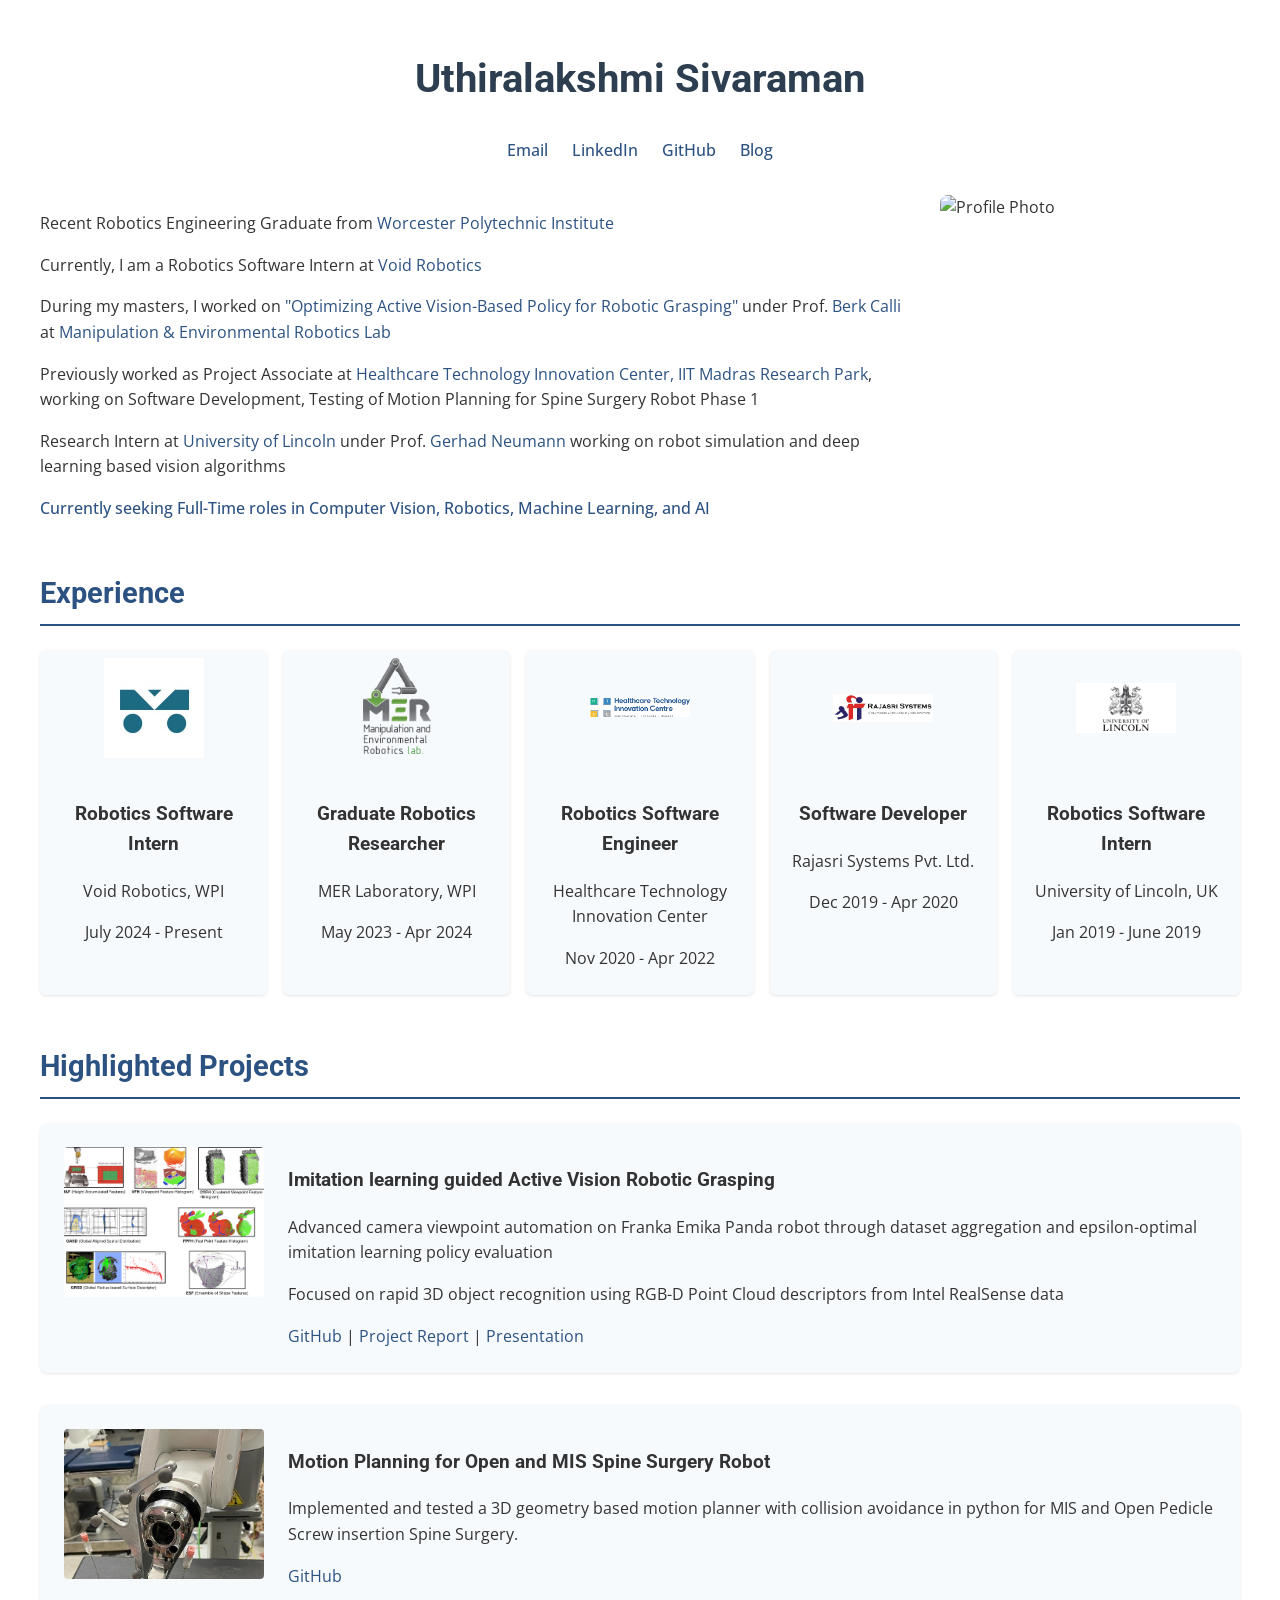
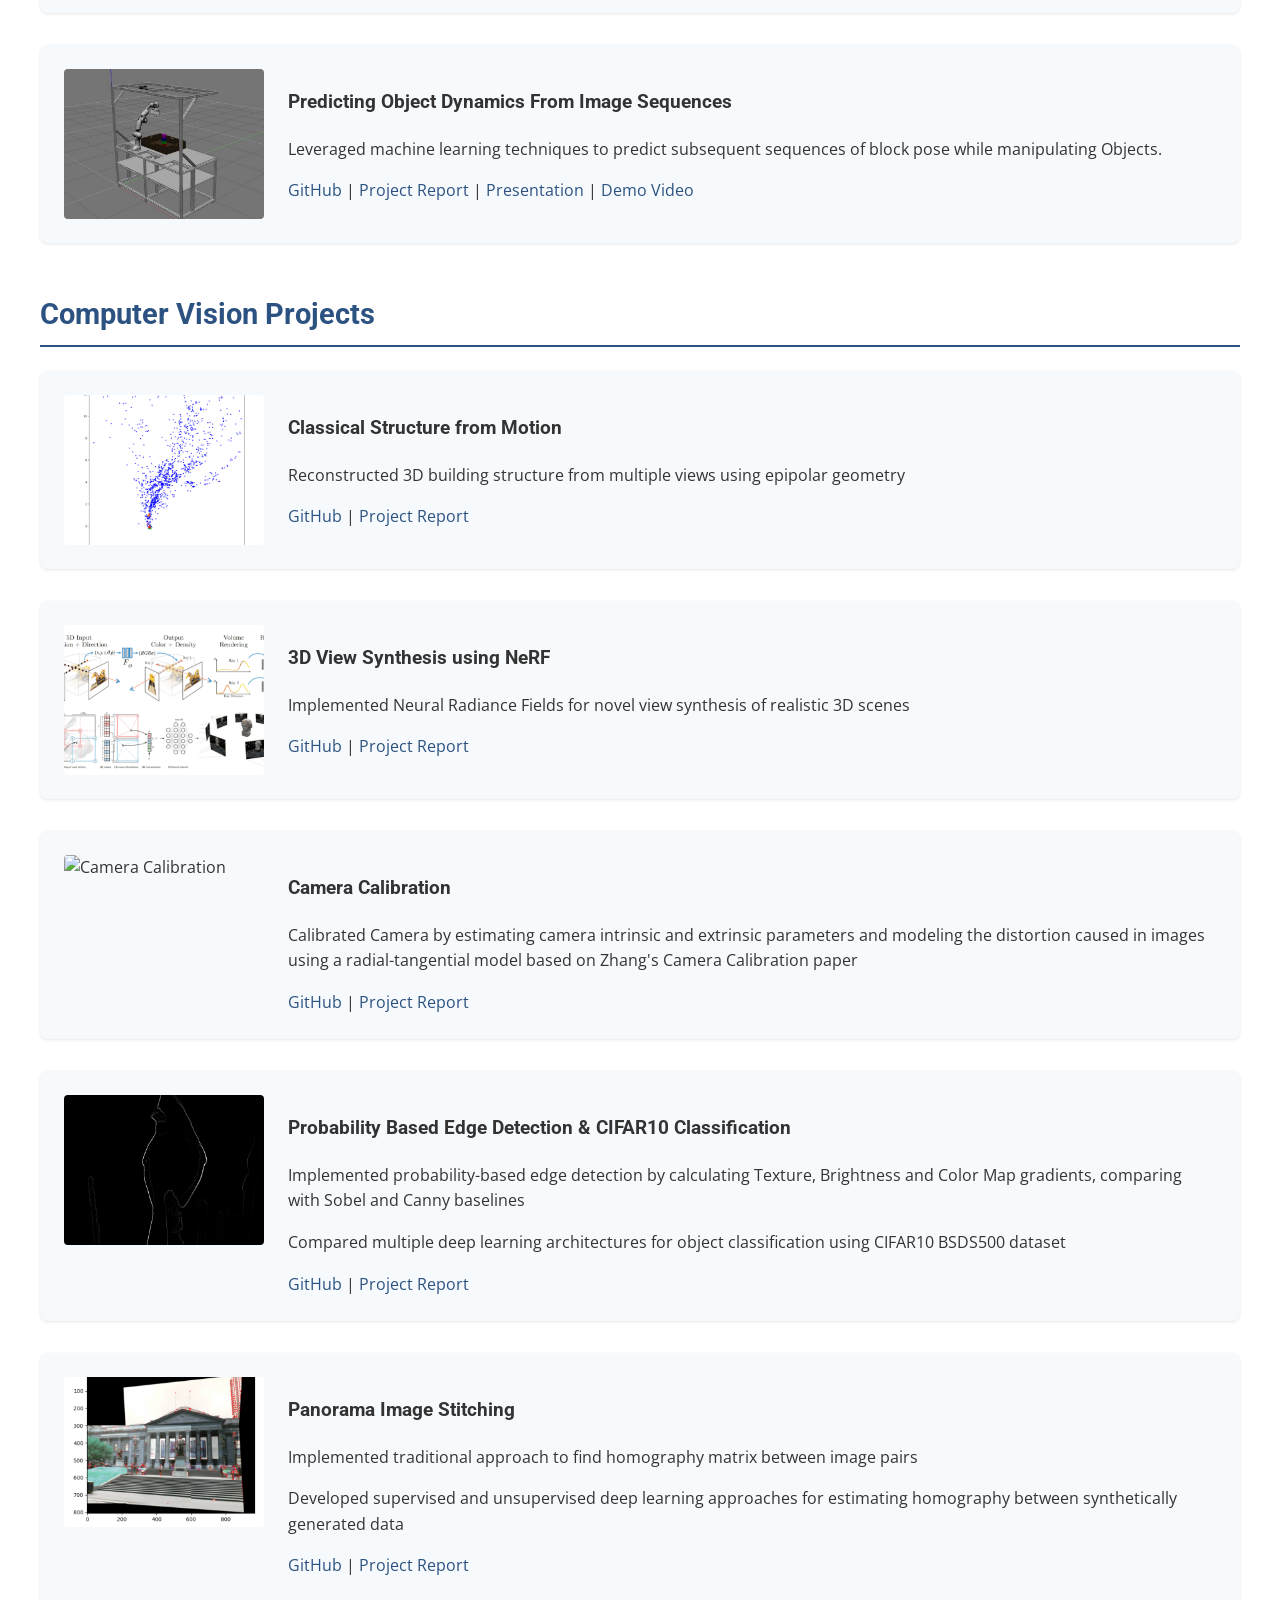
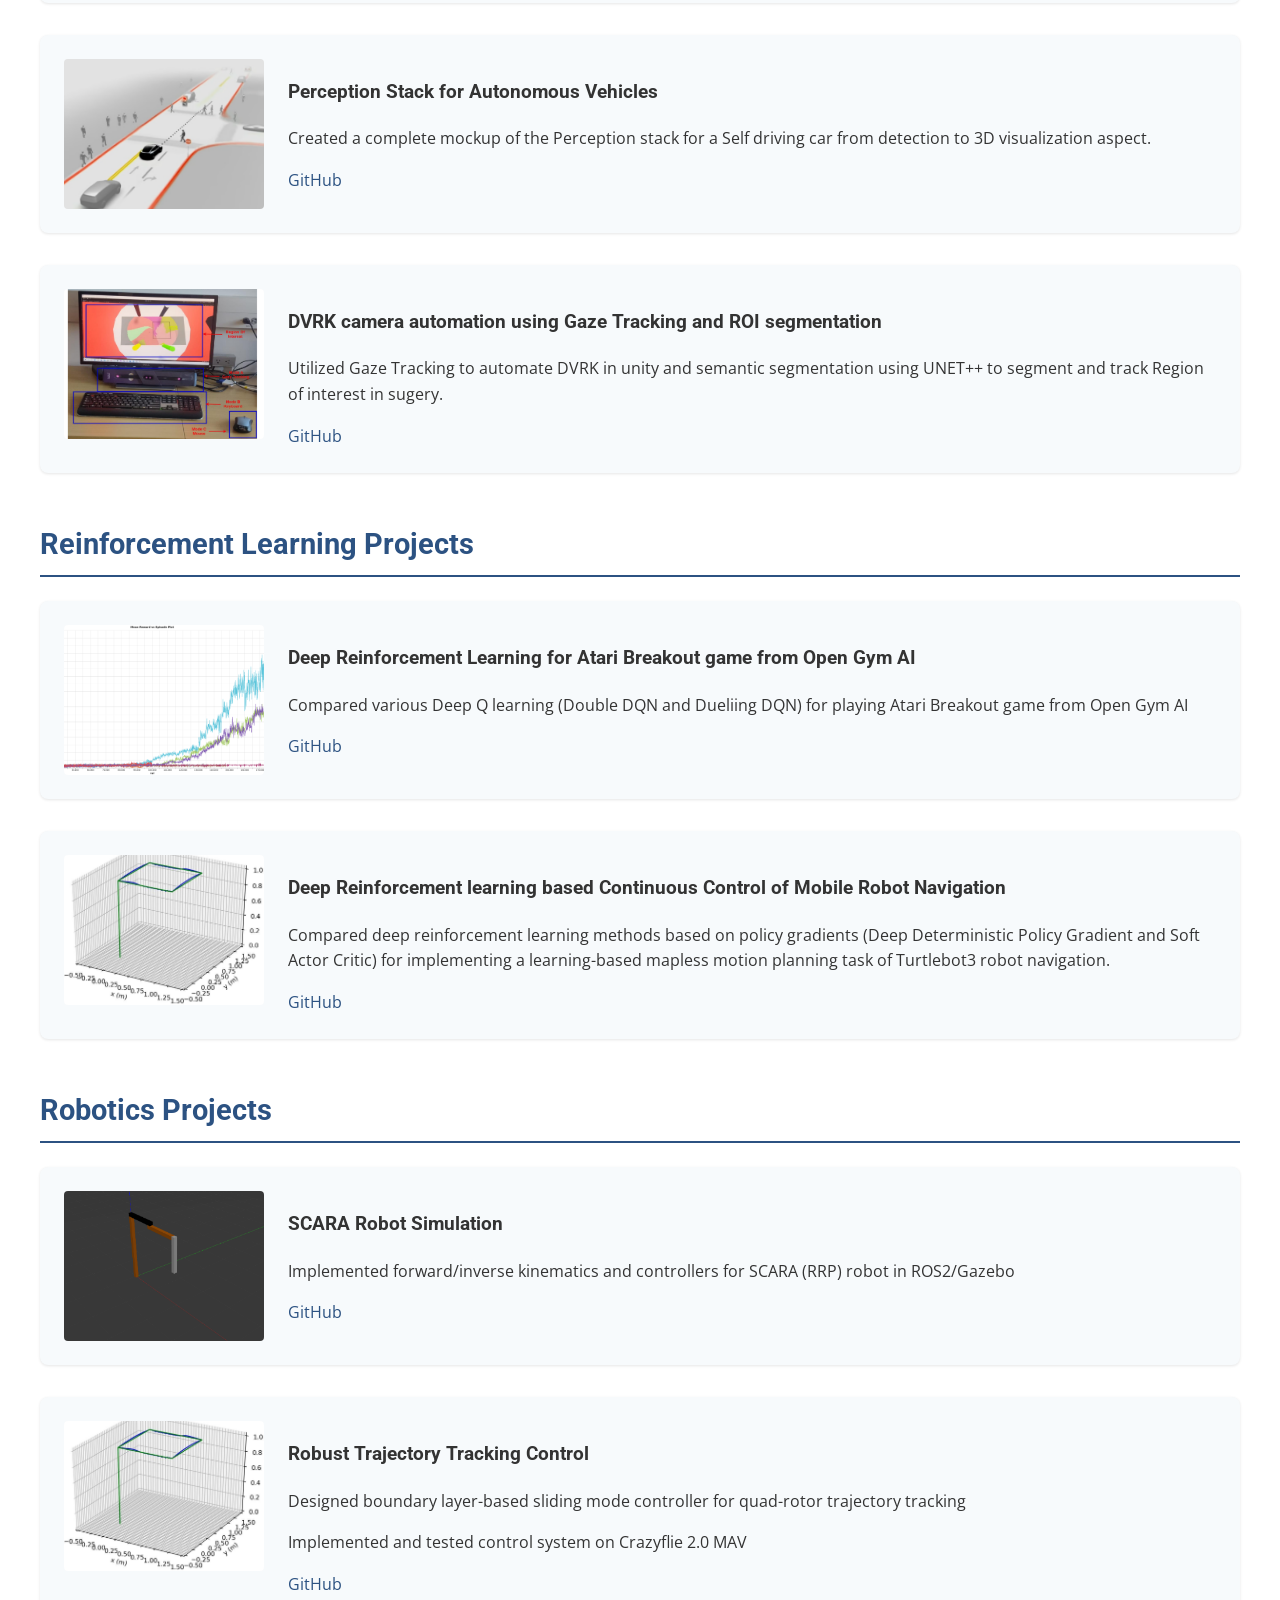
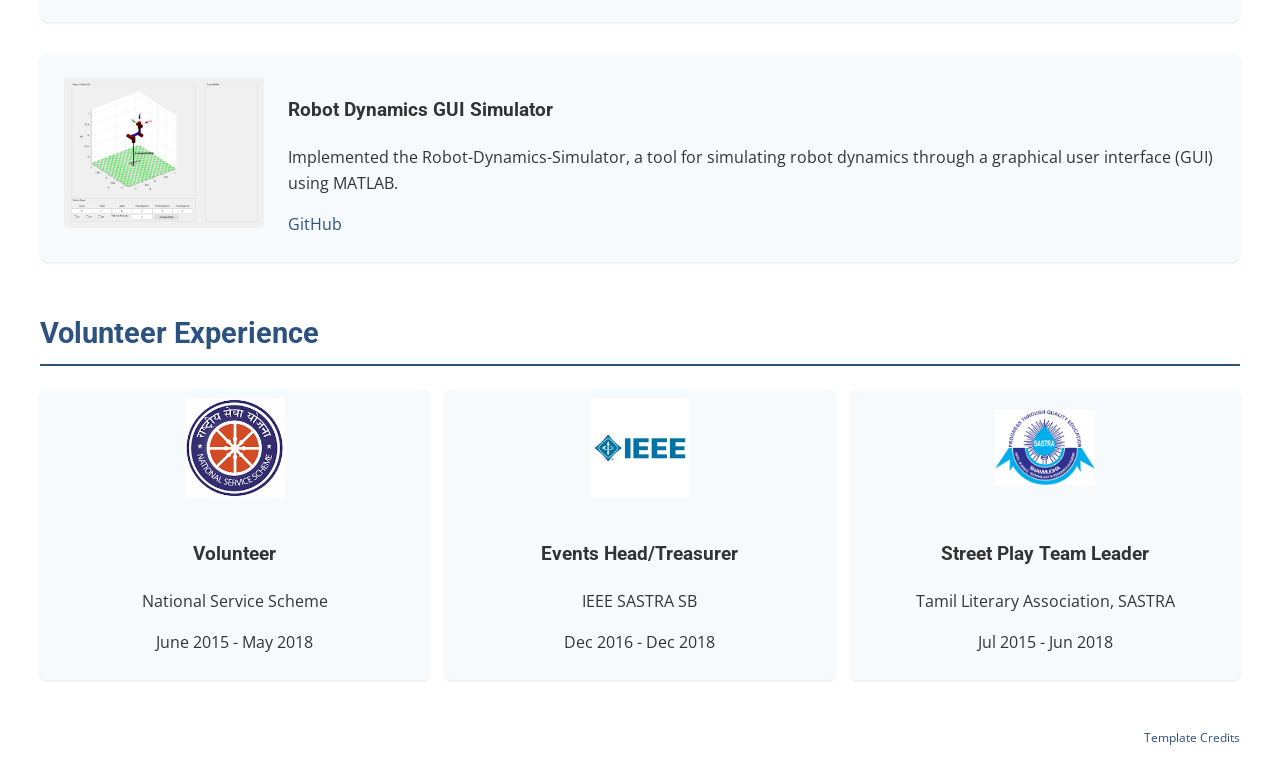
==== index.html @ b598f361 "edited index.html" ====
<!DOCTYPE HTML>
<html lang="en">
<head>
    <meta charset="UTF-8">
    <title>Uthiralakshmi Sivaraman</title>
    <meta name="viewport" content="width=device-width, initial-scale=1">
    <style>
      /* Font imports */
      @import url('https://fonts.googleapis.com/css2?family=Roboto:wght@400;700&family=Open+Sans:wght@400;600&display=swap');

/* General styles */
        body {
            font-family: 'Open Sans', Arial, sans-serif;
            line-height: 1.6;
            color: #333;
            max-width: 1200px;
            margin: 0 auto;
            padding: 20px;
        }

        h1, h2, h3, h4, h5, h6 {
            font-family: 'Roboto', Helvetica, sans-serif;
            font-weight: 700;
        }

        /* Header styles */
        h1 {
            font-size: 2.5em;
            color: #2c3e50;
        }

        /* Navigation links */
        nav a {
            font-family: 'Roboto', Helvetica, sans-serif;
            font-weight: 400;
            text-decoration: none;
            color: #3498db;
        }

        /* Section headers */
        h2 {
            font-size: 1.8em;
            color: #2c3e50;
            border-bottom: 2px solid #3498db;
            padding-bottom: 5px;
        }

        /* Paragraph text */
        p {
            font-size: 1em;
            line-height: 1.6;
        }
        
        .header {
            text-align: center;
            margin-bottom: 2rem;
        }
        
        .profile-container {
            display: flex;
            gap: 2rem;
            margin-bottom: 2rem;
            align-items: flex-start;
        }
        
        .profile-image {
            width: 300px;
            height: auto;
            border-radius: 8px;
        }
        
        .profile-info {
            flex: 1;
        }
        
        .section {
            margin-bottom: 3rem;
        }
        
        .section-title {
            border-bottom: 2px solid #2c5282;
            padding-bottom: 0.5rem;
            margin-bottom: 1.5rem;
            color: #2c5282;
        }
        
        .experience-grid {
            display: grid;
            grid-template-columns: repeat(auto-fit, minmax(200px, 1fr));
            gap: 1rem;
            margin-bottom: 2rem;
        }
        
        .experience-item {
            text-align: center;
            padding: 0.5rem;
            background: #f7fafc;
            border-radius: 6px;
            box-shadow: 0 1px 3px rgba(0,0,0,0.1);
        }
        
        .experience-item img {
            width: 100px;
            height: 100px;
            object-fit: contain;
            margin-bottom: 1rem;
        }
        
        .project-card {
            display: flex;
            gap: 1.5rem;
            margin-bottom: 2rem;
            padding: 1.5rem;
            background: #f7fafc;
            border-radius: 8px;
            box-shadow: 0 1px 3px rgba(0,0,0,0.1);
        }
        
        .project-image {
            width: 200px;
            height: 150px;
            object-fit: cover;
            border-radius: 4px;
        }
        
        .project-info {
            flex: 1;
        }
        
        .social-links {
            display: flex;
            justify-content: center;
            gap: 1.5rem;
            margin-top: 1rem;
        }
        
        .social-links a {
            color: #2c5282;
            text-decoration: none;
            font-weight: 500;
        }
        
        .social-links a:hover {
            text-decoration: underline;
        }
        
        .highlight {
            color: #2c5282;
            font-weight: 500;
        }
        
        a {
            color: #2c5282;
            text-decoration: none;
        }
        
        a:hover {
            text-decoration: underline;
        }
        
        .project-links {
            margin-top: 0.5rem;
        }
        
        .volunteer-section {
            margin-top: 2rem;
        }
        
        @media (max-width: 768px) {
            .profile-container {
                flex-direction: column;
            }
            
            .profile-image {
                width: 100%;
                max-width: 300px;
                margin: 0 auto;
            }
            
            .project-card {
                flex-direction: column;
            }
            
            .project-image {
                width: 100%;
                height: 200px;
            }
        }
    </style>
</head>
<body>
    <div class="header">
        <h1>Uthiralakshmi Sivaraman</h1>
        <div class="social-links">
            <a href="mailto:usivaraman@wpi.edu">Email</a>
            <a href="https://www.linkedin.com/in/uthiralakshmis/">LinkedIn</a>
            <a href="https://github.com/UthiraS">GitHub</a>
            <a href="blog.html">Blog</a>
        </div>
    </div>

    <div class="profile-container">
        <div class="profile-info">
            <p>Recent Robotics Engineering Graduate from <a href="https://www.wpi.edu/">Worcester Polytechnic Institute</a></p>
            <p>Currently, I am a Robotics Software Intern at <a href="https://www.voidrobotics.com/">Void Robotics</a></p>
            <p>During my masters, I worked on <a href="https://wp.wpi.edu/merlab/active-vision-for-manipulation/">"Optimizing Active Vision-Based Policy for Robotic Grasping"</a> under Prof. <a href="https://www.wpi.edu/people/faculty/bcalli">Berk Calli</a> at <a href="https://wp.wpi.edu/merlab/">Manipulation & Environmental Robotics Lab</a></p>
            <p>Previously worked as Project Associate at <a href="https://www.hticiitm.org/">Healthcare Technology Innovation Center, IIT Madras Research Park</a>, working on Software Development, Testing of Motion Planning for Spine Surgery Robot Phase 1</p>
            <p>Research Intern at <a href="https://www.lincoln.ac.uk">University of Lincoln</a> under Prof. <a href="https://alr.anthropomatik.kit.edu/21_65.php">Gerhad Neumann</a> working on robot simulation and deep learning based vision algorithms</p>
            <p class="highlight">Currently seeking Full-Time roles in Computer Vision, Robotics, Machine Learning, and AI</p>
        </div>
        <img src="images/DSC01776.JPG" alt="Profile Photo" class="profile-image">
    </div>

    <div class="section">
        <h2 class="section-title">Experience</h2>
        <div class="experience-grid">
            <div class="experience-item">
                <img src="images/void_robotics_logo.jpeg" alt="Void Robotics">
                <h3>Robotics Software Intern</h3>
                <p>Void Robotics, WPI</p>
                <p>July 2024 - Present</p>
            </div>
            <div class="experience-item">
                <img src="images/MER.png" alt="MER Lab">
                <h3>Graduate Robotics Researcher</h3>
                <p>MER Laboratory, WPI</p>
                <p>May 2023 - Apr 2024</p>
            </div>
            <div class="experience-item">
                <img src="images/htic.webp" alt="HTIC">
                <h3>Robotics Software Engineer</h3>
                <p>Healthcare Technology Innovation Center</p>
                <p>Nov 2020 - Apr 2022</p>
            </div>
            <div class="experience-item">
                <img src="images/rajasri_systems_private_limited_cover.jpeg" alt="Rajasri Systems">
                <h3>Software Developer</h3>
                <p>Rajasri Systems Pvt. Ltd.</p>
                <p>Dec 2019 - Apr 2020</p>
            </div>
            <div class="experience-item">
                <img src="images/Lincoln.jpg" alt="University of Lincoln">
                <h3>Robotics Software Intern</h3>
                <p>University of Lincoln, UK</p>
                <p>Jan 2019 - June 2019</p>
            </div>
        </div>
    </div>

    <div class="section">
        <h2 class="section-title">Highlighted Projects</h2>
        <div class="project-card">
            <img src="images/Features.png" alt="Masters Capstone" class="project-image">
            <div class="project-info">
                <h3> Imitation learning guided Active Vision Robotic Grasping</h3>
                <p>Advanced camera viewpoint automation on Franka Emika Panda robot through dataset aggregation and epsilon-optimal imitation learning policy evaluation</p>
                <p>Focused on rapid 3D object recognition using RGB-D Point Cloud descriptors from Intel RealSense data</p>                
                <div class="project-links">
                    <a href="https://github.com/UthiraS/ImitationLearning_Franka">GitHub</a> | 
                    <a href="docs/Usivaraman_Capstone_Project_Report.pdf">Project Report</a> | 
                    <a href="docs/Capstone_USivaraman.pdf">Presentation</a>
                </div>
            </div>
        </div>
        <div class="project-card">
            <img src="images/SSR_1.jpeg" alt="SCARA Robot" class="project-image">
            <div class="project-info">
                <h3>Motion Planning for Open and MIS Spine Surgery Robot</h3>
                <p>Implemented and tested a 3D geometry based motion planner with collision avoidance in python for MIS and Open Pedicle Screw insertion Spine Surgery.</p>
                <div class="project-links">
                    
                    <a href="https://github.com/UthiraS/Motion-Planning--Spine-Surgery-Robot">GitHub</a>
                </div>
            </div>
        </div>
        <div class="project-card">
            <img src="images/Franka_ObjectManipulation.png" alt="Bachelors Capstone" class="project-image">
            <div class="project-info">
                <h3>Predicting Object Dynamics From Image Sequences</h3>
                <p>Leveraged machine learning techniques to predict subsequent sequences of block pose while manipulating Objects.</p>                
                <div class="project-links">
                    <a href="https://github.com/UthiraS/ObjectDynamics_Simulation">GitHub</a> | 
                    <a href="docs/SAP PROJECT THESIS.pdf">Project Report</a> | 
                    <a href="docs/Presentation Final.pdf">Presentation</a> |
                    <a href="images/UR5.mp4">Demo Video</a>
                </div>
            </div>
        </div>
    </div>

    <div class="section">
        <h2 class="section-title">Computer Vision Projects</h2>
        <div class="project-card">
            <img src="images/2D.png" alt="SFM Project" class="project-image">
            <div class="project-info">
                <h3>Classical Structure from Motion</h3>
                <p>Reconstructed 3D building structure from multiple views using epipolar geometry</p>
                <div class="project-links">
                    <a href="https://github.com/UthiraS/SFM_NERF">GitHub</a> |
                    <a href="docs/Report_SFM_NERF.pdf">Project Report</a>
                </div>
            </div>
        </div>
        <div class="project-card">
            <img src="images/nerf.png" alt="NERF Project" class="project-image">
            <div class="project-info">
                <h3>3D View Synthesis using NeRF </h3>
                <p>Implemented Neural Radiance Fields for novel view synthesis of realistic 3D scenes</p>
                <div class="project-links">
                    <a href="https://github.com/UthiraS/SFM_NERF">GitHub</a> |
                    <a href="docs/Report_SFM_NERF.pdf">Project Report</a>
                </div>
            </div>
        </div>
        <div class="project-card">
            <img src="images/AutoCalib.png" alt="Camera Calibration" class="project-image">
            <div class="project-info">
                <h3>Camera Calibration</h3>
                <p>Calibrated Camera by estimating camera intrinsic and extrinsic parameters and modeling the distortion caused in images using a radial-tangential model based on Zhang's Camera Calibration paper</p>
                <div class="project-links">
                    <a href="https://github.com/UthiraS/RBE549_AutoCalib">GitHub</a> |
                    <a href="docs/Report_AutoCalib.pdf">Project Report</a>
                </div>
            </div>
        </div>

        <div class="project-card">
            <img src="images/PbLite.png" alt="Edge Detection" class="project-image">
            <div class="project-info">
                <h3>Probability Based Edge Detection & CIFAR10 Classification</h3>
                <p>Implemented probability-based edge detection by calculating Texture, Brightness and Color Map gradients, comparing with Sobel and Canny baselines</p>
                <p>Compared multiple deep learning architectures for object classification using CIFAR10 BSDS500 dataset</p>
                <div class="project-links">
                    <a href="https://github.com/UthiraS/RBE549_Alohomora">GitHub</a> |
                    <a href="docs/Report_Alohomora.pdf">Project Report</a>
                </div>
            </div>
        </div>

        <div class="project-card">
            <img src="images/Panaroma.png" alt="Panorama Stitching" class="project-image">
            <div class="project-info">
                <h3>Panorama Image Stitching</h3>
                <p>Implemented traditional approach to find homography matrix between image pairs</p>
                <p>Developed supervised and unsupervised deep learning approaches for estimating homography between synthetically generated data</p>
                <div class="project-links">
                    <a href="https://github.com/UthiraS/RBE549_AutoPano">GitHub</a> |
                    <a href="docs/Report_AutoPano.pdf">Project Report</a>
                </div>
            </div>
        </div>
        <div class="project-card">
            <img src="images/teslavision.png" alt="Perception_stack" class="project-image">
            <div class="project-info">
                <h3>Perception Stack for Autonomous Vehicles</h3>
                <p>Created a complete mockup of the Perception stack for a Self driving car from detection to 3D visualization aspect.</p>               
                <div class="project-links">
                    <a href="https://github.com/UthiraS/Perception_Stack_Autonomous_Vehicles">GitHub</a>                 
                </div>
            </div>
        </div>
        <div class="project-card">
            <img src="images/HRI.png" alt="semanticsegmentation_gazetracking" class="project-image">
            <div class="project-info">
                <h3>DVRK camera automation using Gaze Tracking and ROI segmentation</h3>
                <p> Utilized Gaze Tracking to automate DVRK in unity and semantic segmentation using UNET++ to segment and track Region of interest in sugery.</p>               
                <div class="project-links">
                    <a href="https://github.com/UthiraS/SemanticSegmentation_GazeTracking_DVRK">GitHub</a>                 
                </div>
            </div>
        </div>
    </div>
    </div>
    <div class="section">
        <h2 class="section-title">Reinforcement Learning Projects</h2>
        <div class="project-card">
            <img src="images/rl.png" alt="dqnrl" class="project-image">
            <div class="project-info">
                <h3>Deep Reinforcement Learning for Atari Breakout game from Open Gym AI</h3>
                <p>Compared various Deep Q learning (Double DQN and Dueliing DQN) for playing Atari Breakout game from Open Gym AI </p>
                <div class="project-links">
                    <a href="https://github.com/UthiraS/AIAgentplaying_ATARI">GitHub</a>
                </div>
            </div>
        </div>
        <div class="project-card">
            <img src="images/control.jpg" alt="motionplanningrl" class="project-image">
            <div class="project-info">
                <h3>Deep Reinforcement learning based Continuous Control of Mobile Robot Navigation</h3>
                <p>Compared deep reinforcement learning methods based on policy gradients (Deep Deterministic Policy Gradient
                    and Soft Actor Critic) for implementing a learning-based mapless motion planning task of Turtlebot3 robot navigation.</p>
                
                <div class="project-links">
                    <a href="https://github.com/UthiraS/CS595-Cotinuous-Control-of-Mobile-Robot-Navigation">GitHub</a>
                </div>
            </div>
        </div>
        
        
    </div>
    <div class="section">
        <h2 class="section-title">Robotics Projects</h2>
        <div class="project-card">
            <img src="images/RRP.png" alt="SCARA Robot" class="project-image">
            <div class="project-info">
                <h3>SCARA Robot Simulation</h3>
                <p>Implemented forward/inverse kinematics and controllers for SCARA (RRP) robot in ROS2/Gazebo</p>
                <div class="project-links">
                    <a href="https://github.com/UthiraS/SCARA_ROBOT">GitHub</a>
                </div>
            </div>
        </div>
        <div class="project-card">
            <img src="images/control.jpg" alt="Trajectory Control" class="project-image">
            <div class="project-info">
                <h3>Robust Trajectory Tracking Control</h3>
                <p>Designed boundary layer-based sliding mode controller for quad-rotor trajectory tracking</p>
                <p>Implemented and tested control system on Crazyflie 2.0 MAV</p>
                <div class="project-links">
                    <a href="https://github.com/UthiraS/Robust-Trajectory-Tracking-Control">GitHub</a>
                </div>
            </div>
        </div>
        <div class="project-card">
            <img src="images/Dynamics.JPG" alt="SCARA Robot" class="project-image">
            <div class="project-info">
                <h3>Robot Dynamics GUI Simulator</h3>
                <p>Implemented the Robot-Dynamics-Simulator, a tool for simulating robot dynamics through a graphical user interface (GUI) using MATLAB. </p>
                <div class="project-links">
                    <a href="https://github.com/UthiraS/Robot-Dynamics-Simulator">GitHub</a>
                </div>
            </div>
        </div>
        
    </div>

    <div class="section">
        <h2 class="section-title">Volunteer Experience</h2>
        <div class="experience-grid">
            <div class="experience-item">
                <img src="images/NSS.png" alt="NSS">
                <h3>Volunteer</h3>
                <p>National Service Scheme</p>
                <p>June 2015 - May 2018</p>
            </div>
            <div class="experience-item">
                <img src="images/ieee.jpeg" alt="IEEE">
                <h3>Events Head/Treasurer</h3>
                <p>IEEE SASTRA SB</p>
                <p>Dec 2016 - Dec 2018</p>
            </div>
            <div class="experience-item">
                <img src="images/sastra.png" alt="SASTRA">
                <h3>Street Play Team Leader</h3>
                <p>Tamil Literary Association, SASTRA</p>
                <p>Jul 2015 - Jun 2018</p>
            </div>
        </div>
    </div>

    <footer>
        <p style="text-align: right; font-size: 12px;">
            <a href="https://jonbarron.info/">Template Credits</a>
        </p>
    </footer>
</body>
</html>
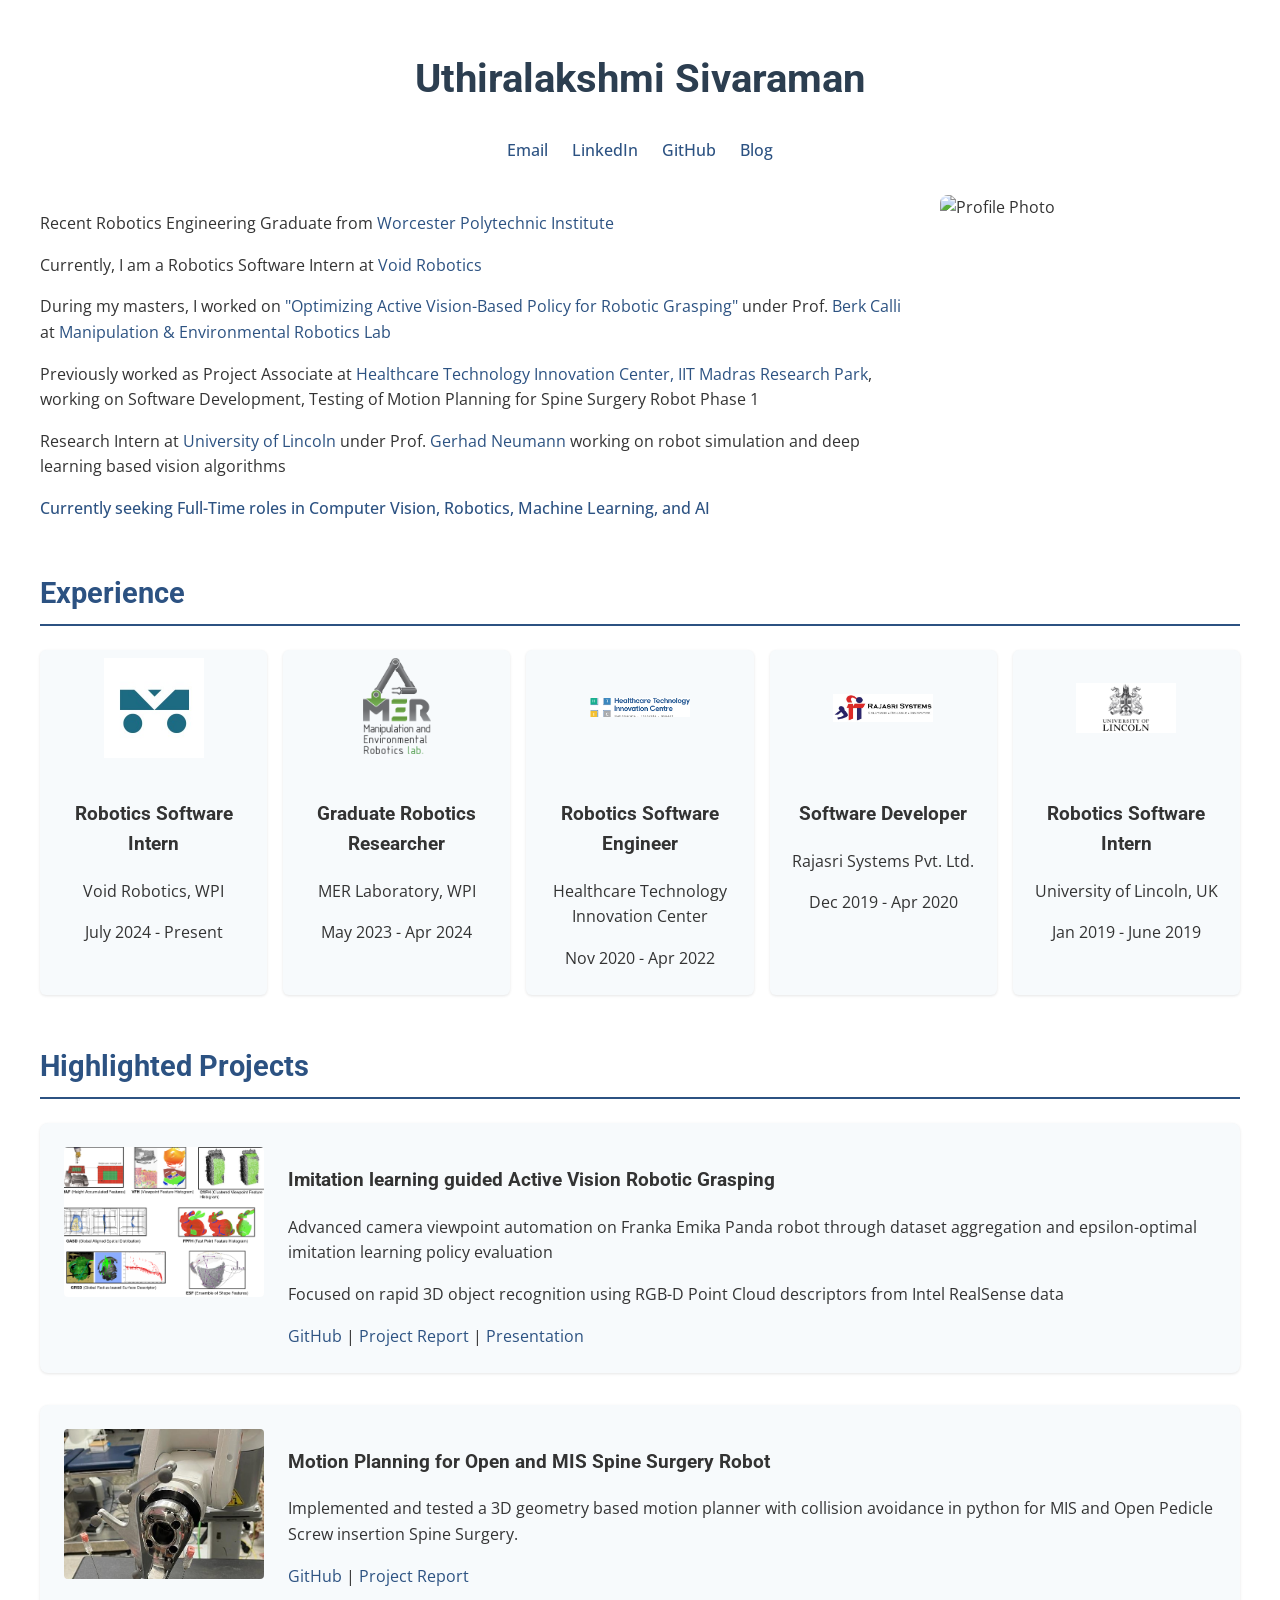
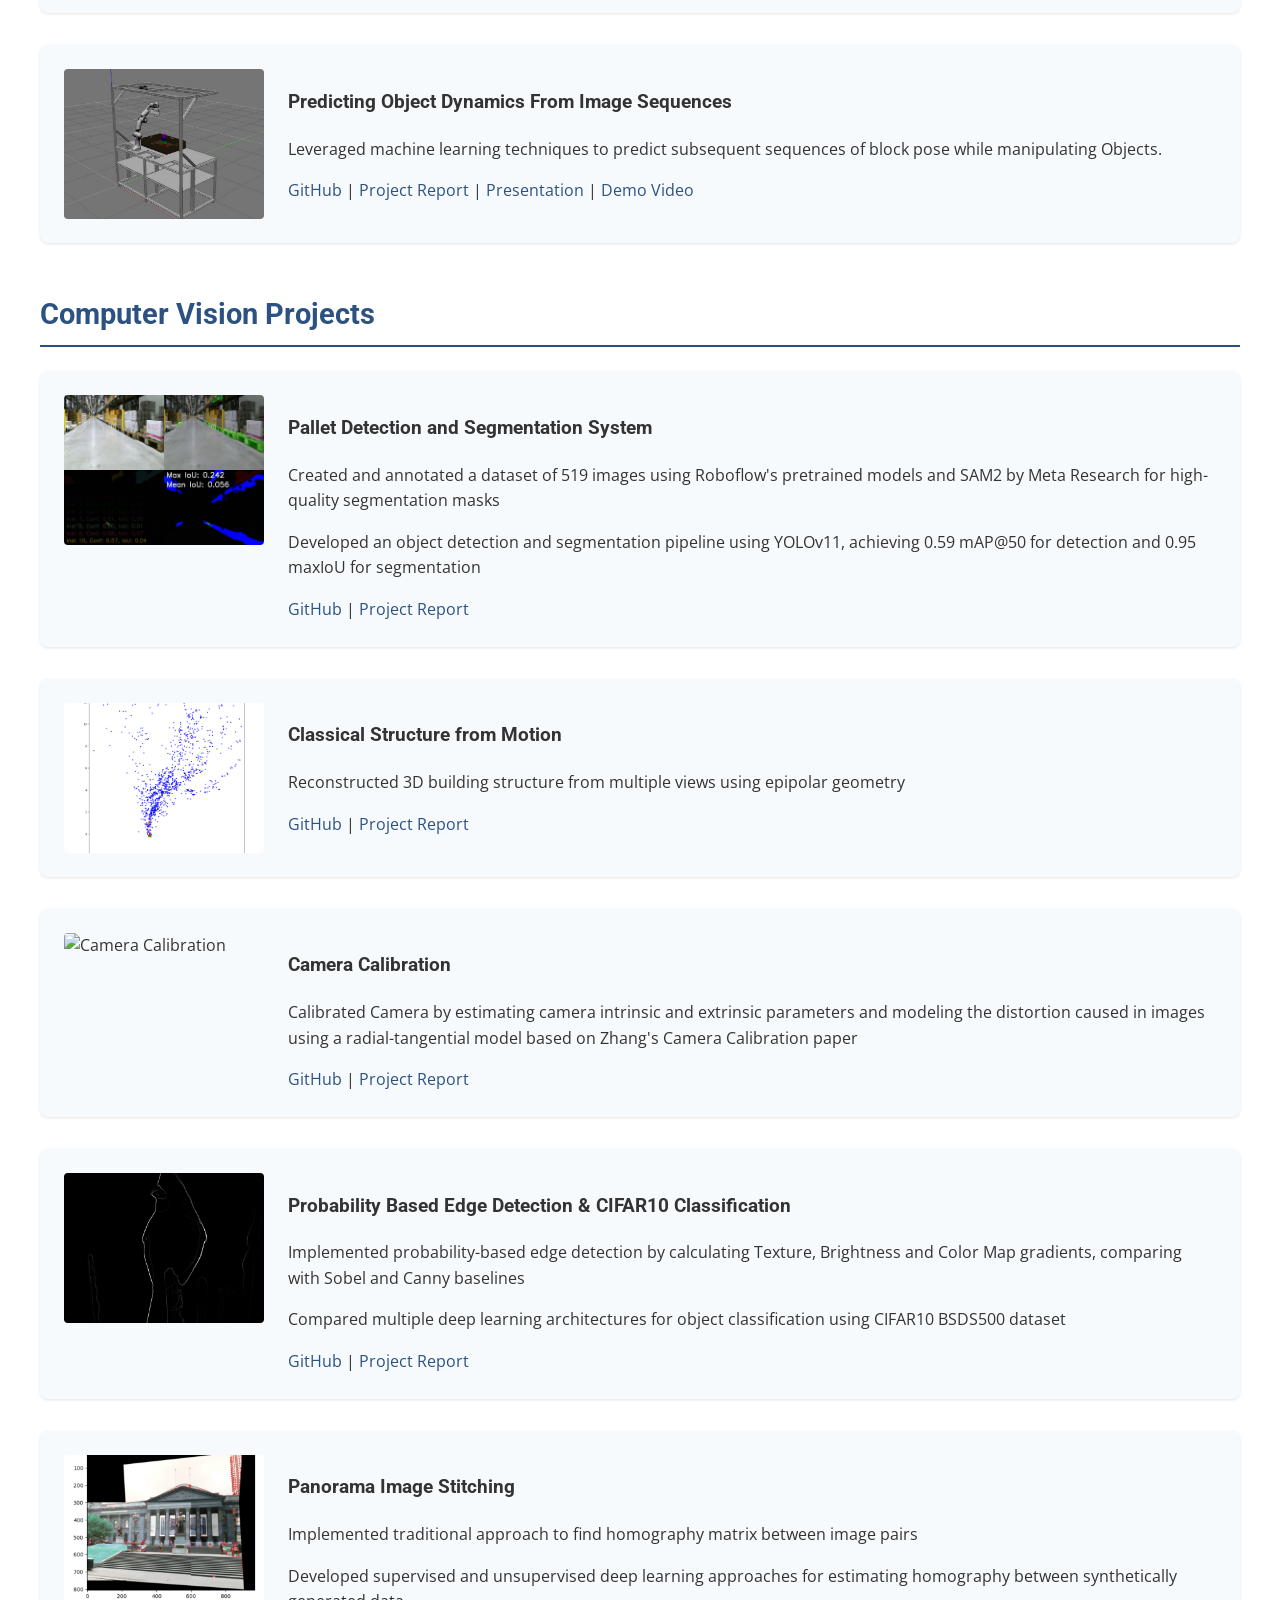
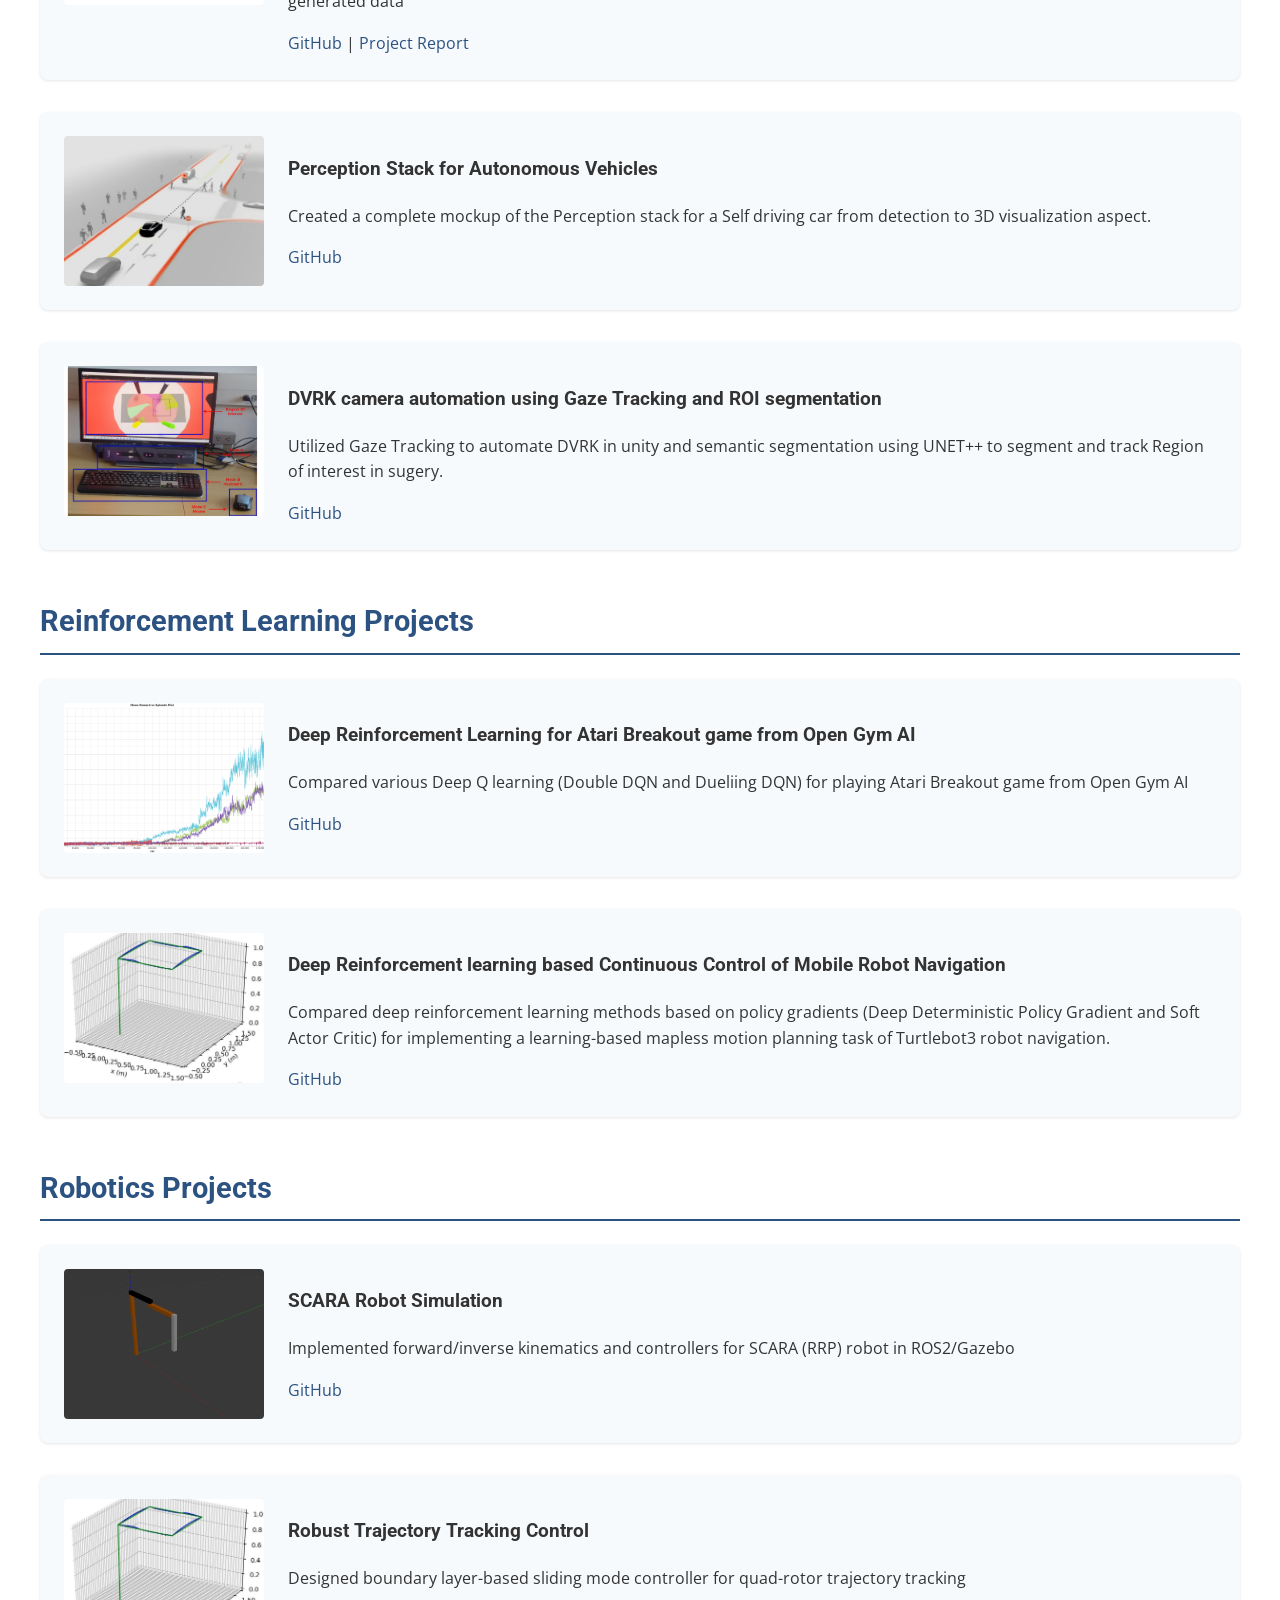
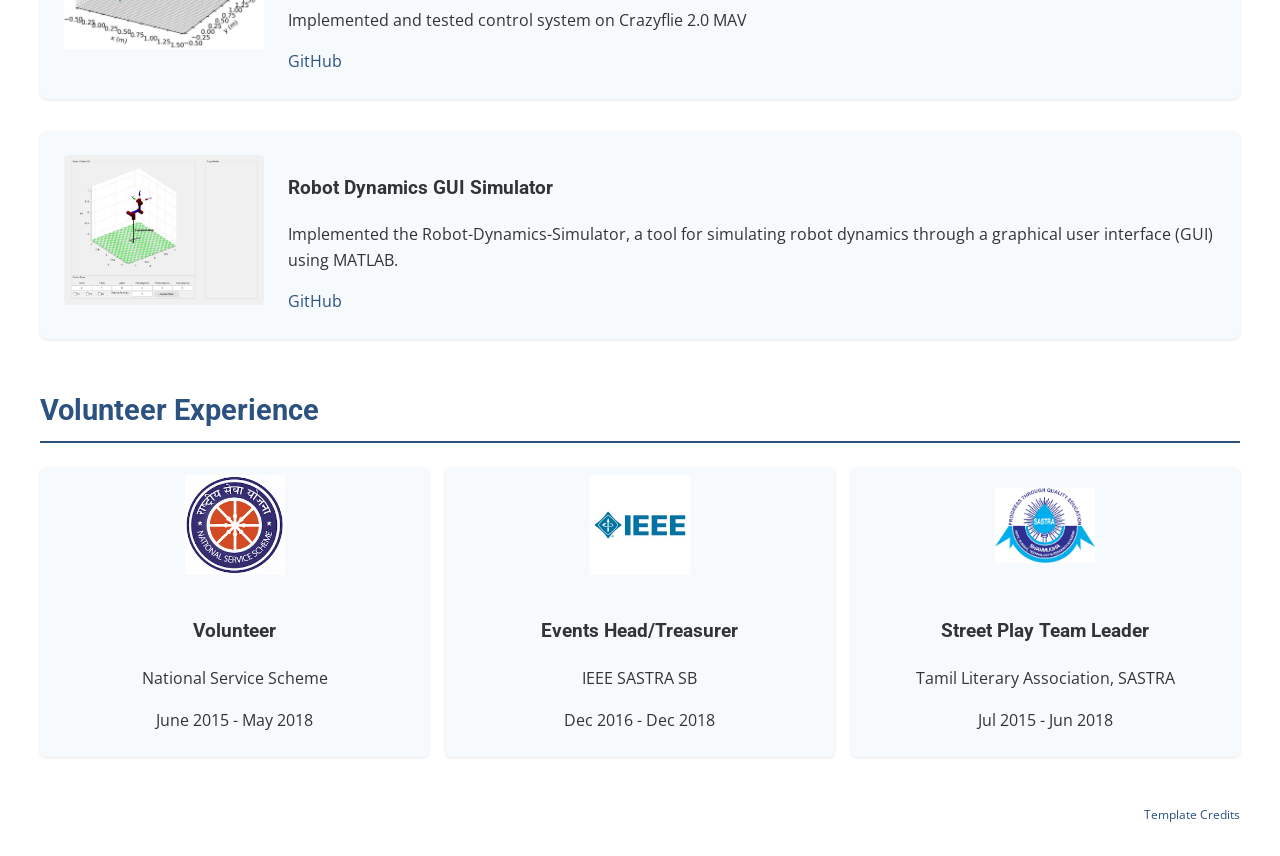
==== commit 351242d1: "Added pallet project document image content in index.html" ====
--- a/index.html
+++ b/index.html
@@ -269,7 +269,8 @@
                 <p>Implemented and tested a 3D geometry based motion planner with collision avoidance in python for MIS and Open Pedicle Screw insertion Spine Surgery.</p>
                 <div class="project-links">
                     
-                    <a href="https://github.com/UthiraS/Motion-Planning--Spine-Surgery-Robot">GitHub</a>
+                    <a href="https://github.com/UthiraS/Motion-Planning--Spine-Surgery-Robot">GitHub</a> |
+                    <a href="docs/SSR_KUKA_motionplanner.pdf">Project Report</a>
                 </div>
             </div>
         </div>
@@ -291,6 +292,18 @@
     <div class="section">
         <h2 class="section-title">Computer Vision Projects</h2>
         <div class="project-card">
+            <img src="images/vis-pallet.png" alt="Pallet Detection" class="project-image">
+            <div class="project-info">
+                <h3>Pallet Detection and Segmentation System</h3>
+                <p>Created and annotated a dataset of 519 images using Roboflow's pretrained models and SAM2 by Meta Research for high-quality segmentation masks</p>
+                <p>Developed an object detection and segmentation pipeline using YOLOv11, achieving 0.59 mAP@50 for detection and 0.95 maxIoU for segmentation</p>
+                <div class="project-links">
+                    <a href="https://github.com/UthiraS/pallet_vision">GitHub</a> |
+                    <a href="docs/Palletize_Vision_System.pdf">Project Report</a>
+                </div>
+            </div>
+         </div>
+        <div class="project-card">
             <img src="images/2D.png" alt="SFM Project" class="project-image">
             <div class="project-info">
                 <h3>Classical Structure from Motion</h3>
@@ -301,7 +314,7 @@
                 </div>
             </div>
         </div>
-        <div class="project-card">
+        <!-- <div class="project-card">
             <img src="images/nerf.png" alt="NERF Project" class="project-image">
             <div class="project-info">
                 <h3>3D View Synthesis using NeRF </h3>
@@ -311,7 +324,7 @@
                     <a href="docs/Report_SFM_NERF.pdf">Project Report</a>
                 </div>
             </div>
-        </div>
+        </div> -->
         <div class="project-card">
             <img src="images/AutoCalib.png" alt="Camera Calibration" class="project-image">
             <div class="project-info">
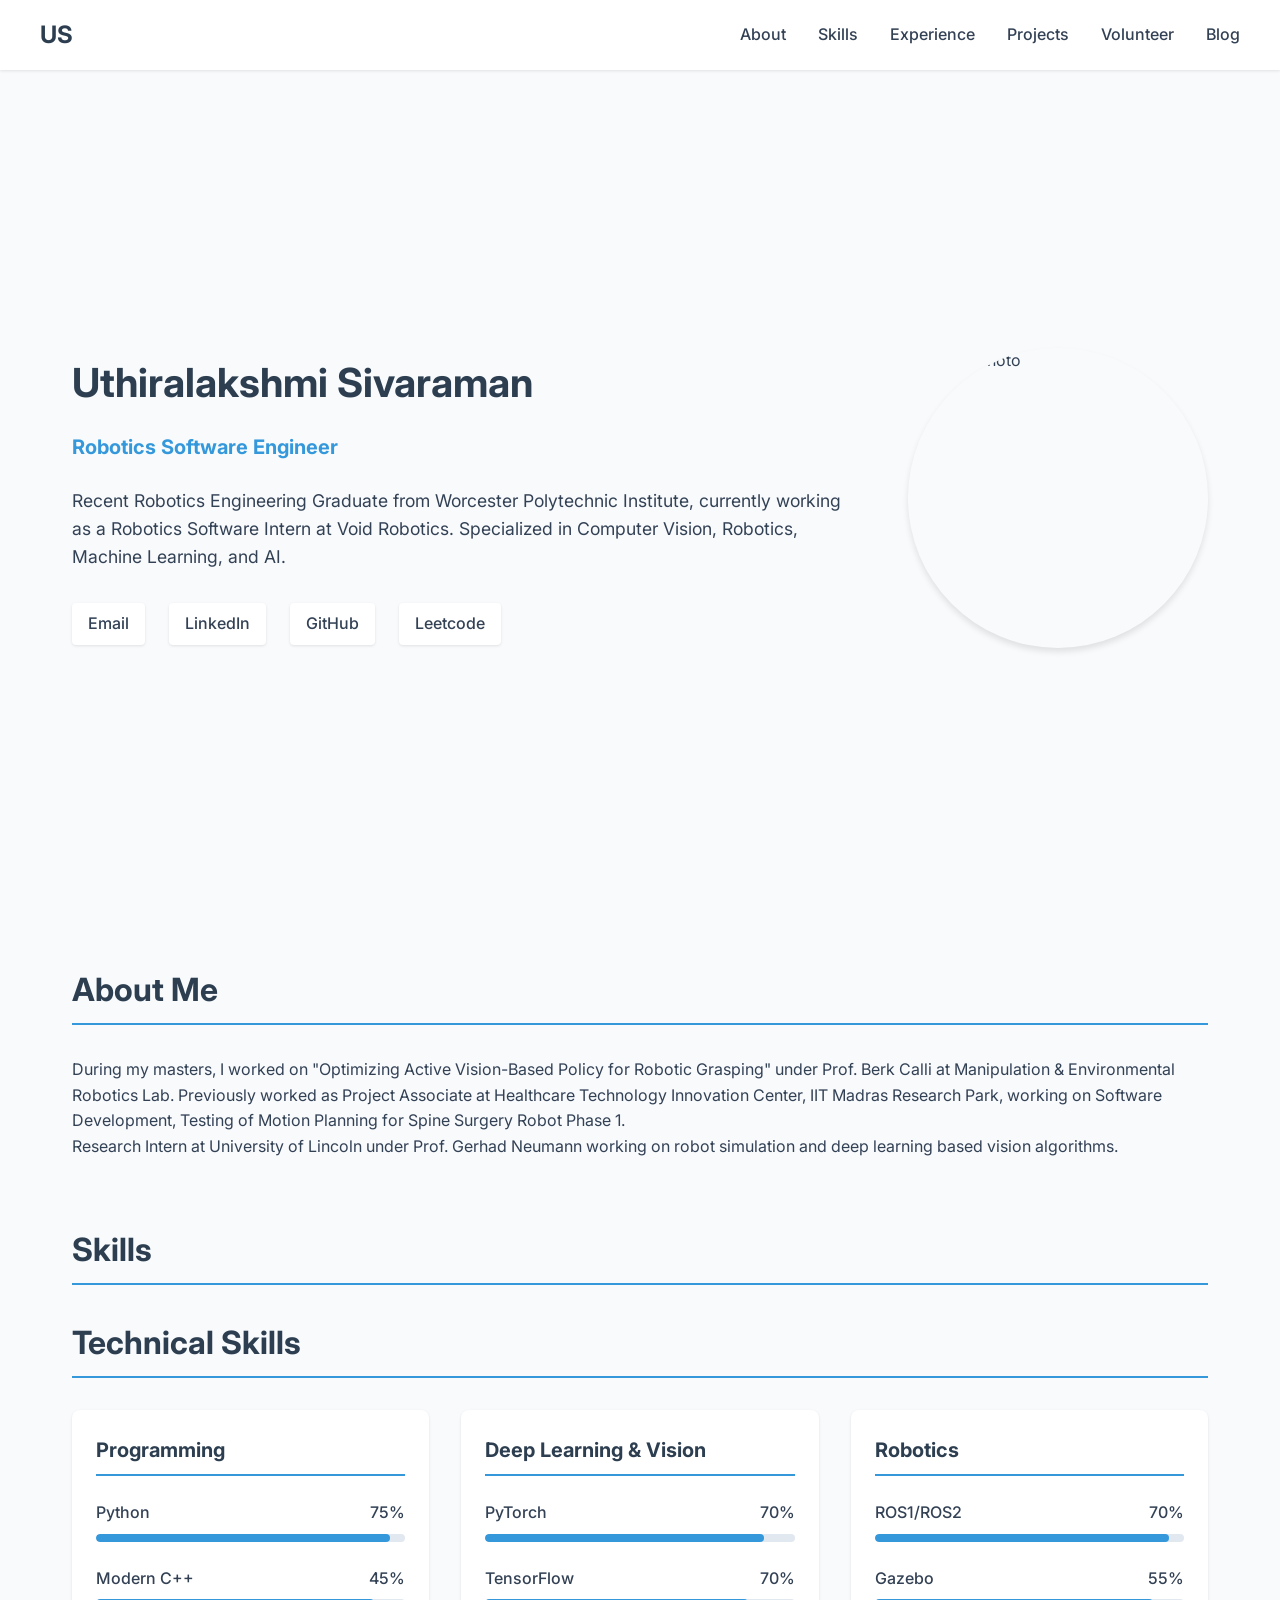
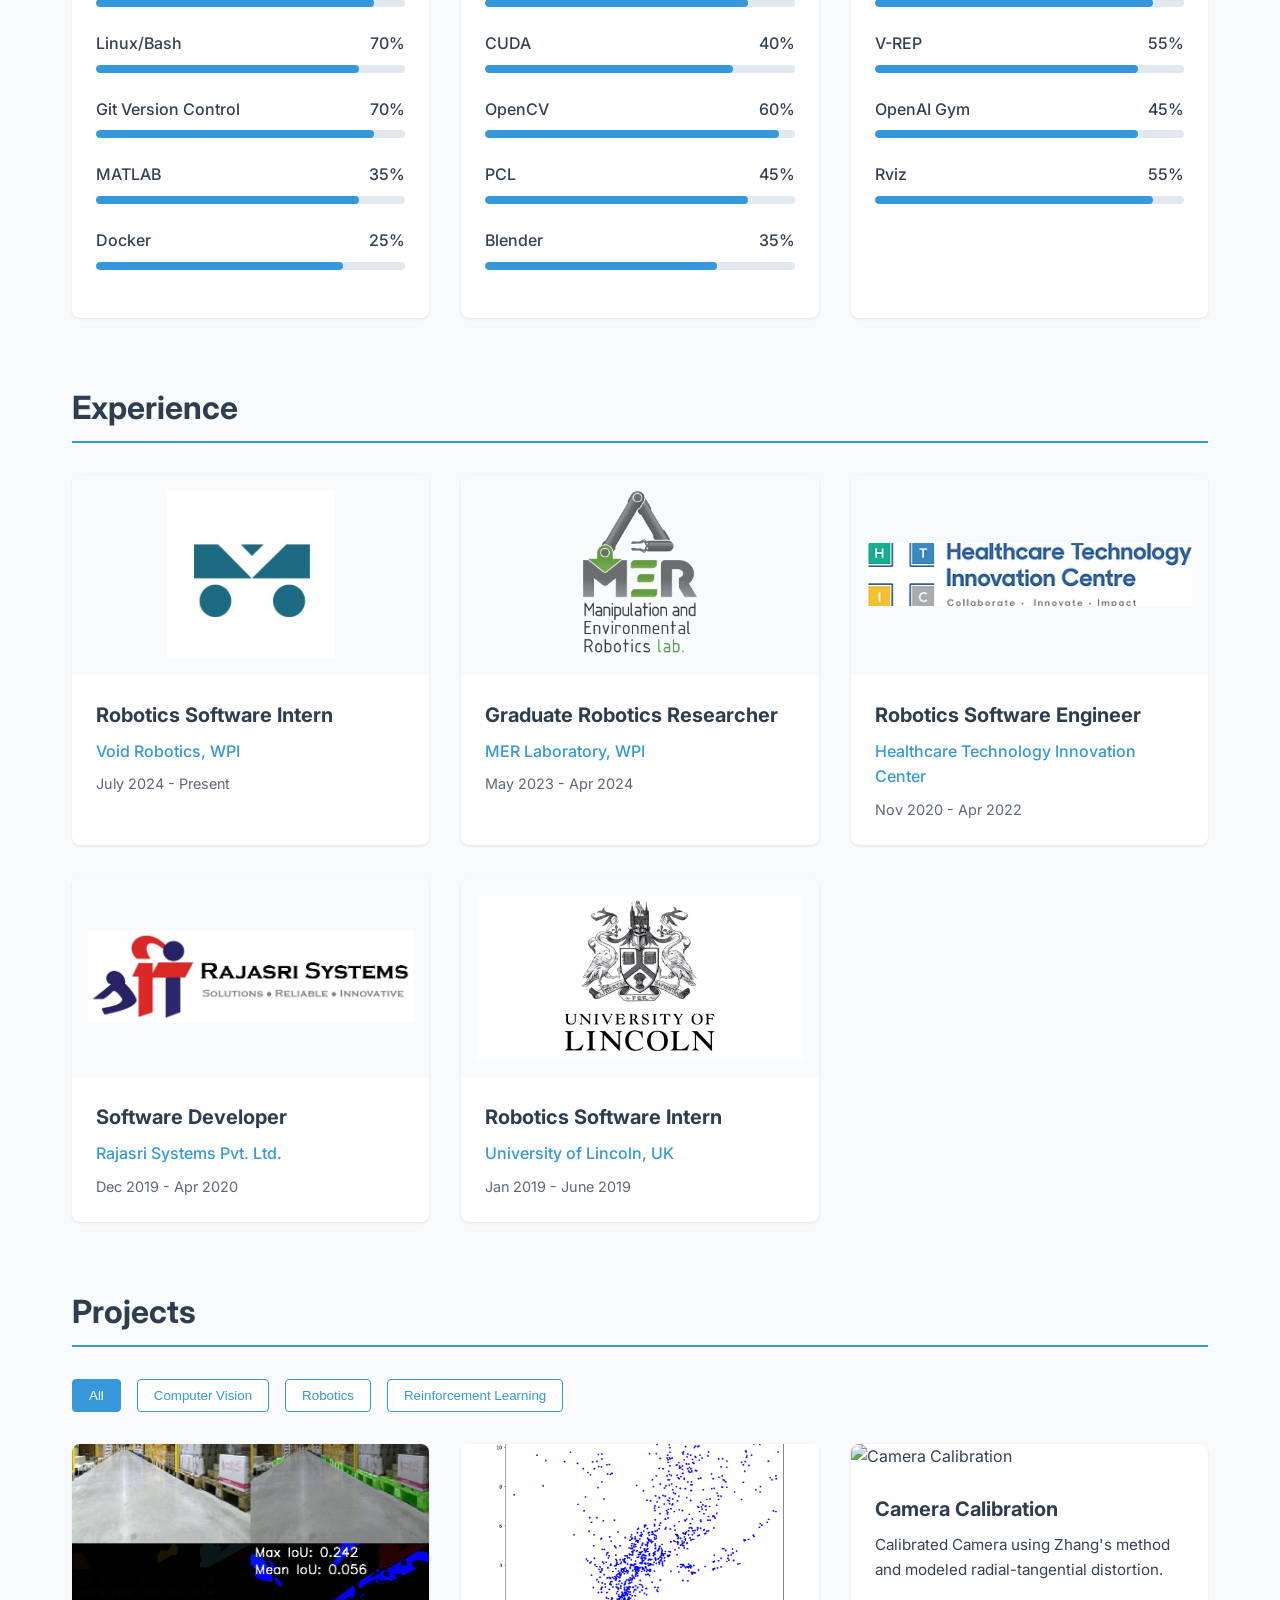
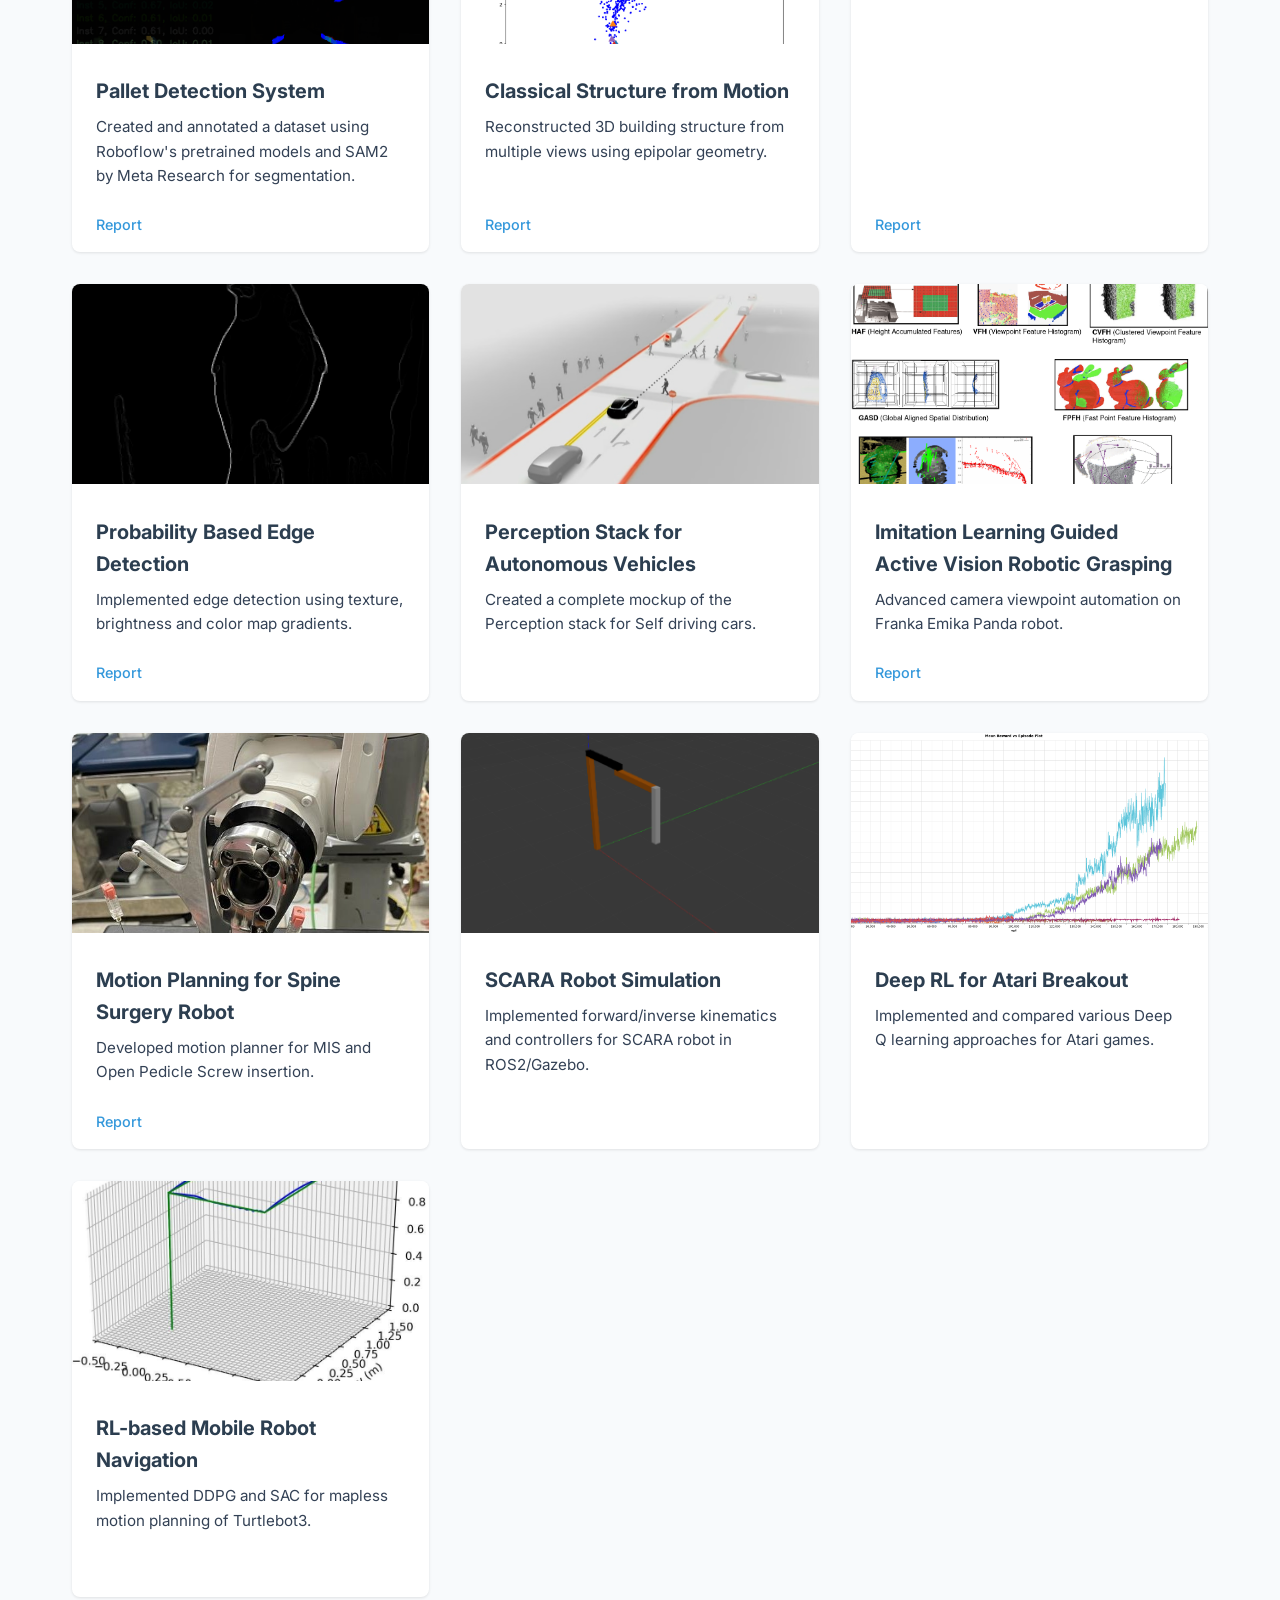
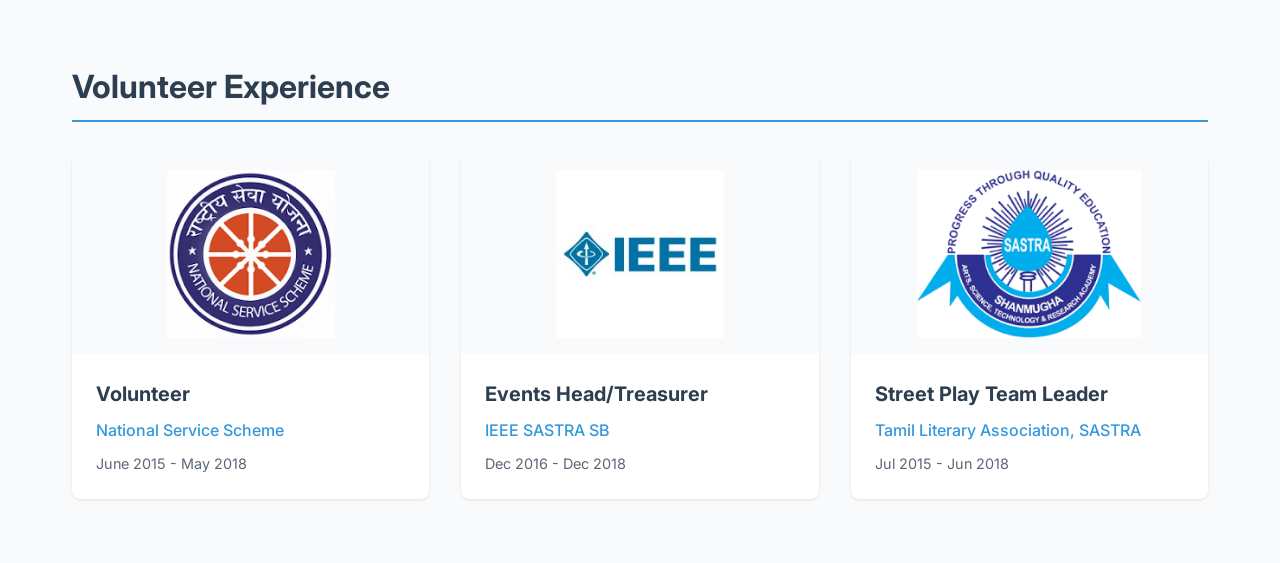
==== commit cd33dd62: "changed layout and changed content" ====
--- a/index.html
+++ b/index.html
@@ -1,480 +1,903 @@
-<!DOCTYPE HTML>
+<!DOCTYPE html>
 <html lang="en">
 <head>
     <meta charset="UTF-8">
+    <meta name="viewport" content="width=device-width, initial-scale=1.0">
     <title>Uthiralakshmi Sivaraman</title>
-    <meta name="viewport" content="width=device-width, initial-scale=1">
     <style>
-      /* Font imports */
-      @import url('https://fonts.googleapis.com/css2?family=Roboto:wght@400;700&family=Open+Sans:wght@400;600&display=swap');
-
-/* General styles */
+        @import url('https://fonts.googleapis.com/css2?family=Inter:wght@400;500;600;700&display=swap');
+        
+        :root {
+            --primary-color: #2c3e50;
+            --secondary-color: #3498db;
+            --bg-color: #f8fafc;
+            --text-color: #334155;
+        }
+        
+        * {
+            margin: 0;
+            padding: 0;
+            box-sizing: border-box;
+        }
+        
         body {
-            font-family: 'Open Sans', Arial, sans-serif;
+            font-family: 'Inter', sans-serif;
             line-height: 1.6;
-            color: #333;
+            color: var(--text-color);
+            background-color: var(--bg-color);
+        }
+        
+        .navbar {
+            background-color: white;
+            box-shadow: 0 1px 3px rgba(0,0,0,0.1);
+            padding: 1rem 2rem;
+            position: fixed;
+            width: 100%;
+            top: 0;
+            z-index: 1000;
+        }
+        
+        .nav-content {
             max-width: 1200px;
             margin: 0 auto;
-            padding: 20px;
-        }
-
-        h1, h2, h3, h4, h5, h6 {
-            font-family: 'Roboto', Helvetica, sans-serif;
+            display: flex;
+            justify-content: space-between;
+            align-items: center;
+        }
+        
+        .nav-logo {
+            font-size: 1.5rem;
             font-weight: 700;
-        }
-
-        /* Header styles */
-        h1 {
-            font-size: 2.5em;
-            color: #2c3e50;
-        }
-
-        /* Navigation links */
-        nav a {
-            font-family: 'Roboto', Helvetica, sans-serif;
-            font-weight: 400;
+            color: var(--primary-color);
             text-decoration: none;
-            color: #3498db;
-        }
-
-        /* Section headers */
-        h2 {
-            font-size: 1.8em;
-            color: #2c3e50;
-            border-bottom: 2px solid #3498db;
-            padding-bottom: 5px;
-        }
-
-        /* Paragraph text */
-        p {
-            font-size: 1em;
-            line-height: 1.6;
-        }
-        
-        .header {
-            text-align: center;
-            margin-bottom: 2rem;
-        }
-        
-        .profile-container {
+        }
+        
+        .nav-links {
             display: flex;
             gap: 2rem;
+        }
+        
+        .nav-links a {
+            text-decoration: none;
+            color: var(--text-color);
+            font-weight: 500;
+            transition: color 0.3s;
+        }
+        
+        .nav-links a:hover {
+            color: var(--secondary-color);
+        }
+        
+        .container {
+            max-width: 1200px;
+            margin: 6rem auto 2rem;
+            padding: 0 2rem;
+        }
+        
+        .hero {
+            display: flex;
+            align-items: center;
+            gap: 4rem;
+            margin-bottom: 4rem;
+            min-height: calc(100vh - 6rem);
+            padding: 2rem 0;
+        }
+        
+        .hero-content {
+            flex: 1;
+        }
+        
+        .hero-image {
+            width: 300px;
+            height: 300px;
+            border-radius: 50%;
+            object-fit: cover;
+            box-shadow: 0 4px 6px rgba(0,0,0,0.1);
+        }
+        
+        .hero-title {
+            font-size: 2.5rem;
+            color: var(--primary-color);
+            margin-bottom: 1rem;
+        }
+        
+        .hero-subtitle {
+            font-size: 1.25rem;
+            color: var(--secondary-color);
+            margin-bottom: 1.5rem;
+        }
+        
+        .hero-description {
             margin-bottom: 2rem;
-            align-items: flex-start;
-        }
-        
-        .profile-image {
-            width: 300px;
-            height: auto;
-            border-radius: 8px;
-        }
-        
-        .profile-info {
-            flex: 1;
+            font-size: 1.1rem;
+            color: var(--text-color);
+        }
+        
+        .social-links {
+            display: flex;
+            gap: 1.5rem;
+        }
+        
+        .social-links a {
+            color: var(--text-color);
+            text-decoration: none;
+            font-weight: 500;
+            transition: color 0.3s;
+            padding: 0.5rem 1rem;
+            border-radius: 4px;
+            background: white;
+            box-shadow: 0 1px 3px rgba(0,0,0,0.1);
+        }
+        
+        .social-links a:hover {
+            color: var(--secondary-color);
+            transform: translateY(-2px);
         }
         
         .section {
-            margin-bottom: 3rem;
+            margin-bottom: 4rem;
+            scroll-margin-top: 5rem;
         }
         
         .section-title {
-            border-bottom: 2px solid #2c5282;
+            font-size: 2rem;
+            color: var(--primary-color);
+            margin-bottom: 2rem;
+            border-bottom: 2px solid var(--secondary-color);
             padding-bottom: 0.5rem;
-            margin-bottom: 1.5rem;
-            color: #2c5282;
-        }
-        
-        .experience-grid {
-            display: grid;
-            grid-template-columns: repeat(auto-fit, minmax(200px, 1fr));
+        }
+        
+        .category-tabs {
+            display: flex;
             gap: 1rem;
             margin-bottom: 2rem;
-        }
-        
-        .experience-item {
-            text-align: center;
-            padding: 0.5rem;
-            background: #f7fafc;
-            border-radius: 6px;
+            flex-wrap: wrap;
+        }
+        
+        .category-tab {
+            padding: 0.5rem 1rem;
+            background: white;
+            border: 1px solid var(--secondary-color);
+            border-radius: 4px;
+            cursor: pointer;
+            color: var(--secondary-color);
+            font-weight: 500;
+            transition: all 0.3s;
+        }
+        
+        .category-tab.active {
+            background: var(--secondary-color);
+            color: white;
+        }
+        
+        .category-tab:hover {
+            background: var(--secondary-color);
+            color: white;
+        }
+        
+        .project-grid {
+            display: grid;
+            grid-template-columns: repeat(auto-fit, minmax(300px, 1fr));
+            gap: 2rem;
+        }
+        
+        .project-card {
+            background: white;
+            border-radius: 8px;
+            overflow: hidden;
             box-shadow: 0 1px 3px rgba(0,0,0,0.1);
-        }
-        
-        .experience-item img {
-            width: 100px;
-            height: 100px;
+            transition: all 0.3s ease;
+            cursor: pointer;
+            position: relative;
+        }
+        
+        .project-card:hover {
+            transform: translateY(-4px);
+            box-shadow: 0 4px 12px rgba(0,0,0,0.15);
+        }
+        
+        .project-card::after {
+            content: '→ View on GitHub';
+            position: absolute;
+            bottom: 1rem;
+            right: 1rem;
+            background-color: var(--primary-color);
+            color: white;
+            padding: 0.5rem 1rem;
+            border-radius: 4px;
+            font-size: 0.8rem;
+            opacity: 0;
+            transform: translateX(10px);
+            transition: all 0.3s ease;
+        }
+        
+        .project-card:hover::after {
+            opacity: 1;
+            transform: translateX(0);
+        }
+        
+        .project-image {
+            width: 100%;
+            height: 200px;
+            object-fit: cover;
+            transition: transform 0.3s ease;
+        }
+        
+        .project-card:hover .project-image {
+            transform: scale(1.05);
+        }
+        
+        .project-content {
+            padding: 1.5rem;
+            padding-bottom: 3rem;
+        }
+        
+        .project-title {
+            font-size: 1.25rem;
+            color: var(--primary-color);
+            margin-bottom: 0.5rem;
+        }
+        
+        .project-description {
+            margin-bottom: 1rem;
+            font-size: 0.95rem;
+            color: var(--text-color);
+        }
+        
+        .project-links {
+            position: absolute;
+            left: 1.5rem;
+            bottom: 1rem;
+            display: flex;
+            gap: 1rem;
+        }
+        
+        .project-links a {
+            color: var(--secondary-color);
+            text-decoration: none;
+            font-size: 0.9rem;
+            font-weight: 500;
+            transition: all 0.2s;
+        }
+        
+        .project-links a:hover {
+            color: var(--primary-color);
+        }
+        
+        .experience-card {
+            background: white;
+            border-radius: 8px;
+            overflow: hidden;
+            box-shadow: 0 1px 3px rgba(0,0,0,0.1);
+            transition: transform 0.3s;
+            display: flex;
+            flex-direction: column;
+        }
+        
+        .experience-image {
+            width: 100%;
+            height: 200px;
             object-fit: contain;
-            margin-bottom: 1rem;
-        }
-        
-        .project-card {
+            padding: 1rem;
+            background: #f8fafc;
+        }
+        
+        .experience-content {
+            padding: 1.5rem;
+            flex: 1;
             display: flex;
-            gap: 1.5rem;
-            margin-bottom: 2rem;
-            padding: 1.5rem;
-            background: #f7fafc;
-            border-radius: 8px;
-            box-shadow: 0 1px 3px rgba(0,0,0,0.1);
-        }
-        
-        .project-image {
-            width: 200px;
-            height: 150px;
-            object-fit: cover;
-            border-radius: 4px;
-        }
-        
-        .project-info {
-            flex: 1;
-        }
-        
-        .social-links {
-            display: flex;
-            justify-content: center;
-            gap: 1.5rem;
-            margin-top: 1rem;
-        }
-        
-        .social-links a {
-            color: #2c5282;
-            text-decoration: none;
+            flex-direction: column;
+            justify-content: space-between;
+        }
+        
+        .experience-title {
+            font-size: 1.25rem;
+            color: var(--primary-color);
+            margin-bottom: 0.5rem;
+        }
+        
+        .experience-company {
+            color: var(--secondary-color);
             font-weight: 500;
-        }
-        
-        .social-links a:hover {
-            text-decoration: underline;
-        }
-        
-        .highlight {
-            color: #2c5282;
-            font-weight: 500;
-        }
-        
-        a {
-            color: #2c5282;
-            text-decoration: none;
-        }
-        
-        a:hover {
-            text-decoration: underline;
-        }
-        
-        .project-links {
-            margin-top: 0.5rem;
-        }
-        
-        .volunteer-section {
-            margin-top: 2rem;
+            margin-bottom: 0.5rem;
+        }
+        
+        .experience-date {
+            color: var(--text-color);
+            font-size: 0.9rem;
+            opacity: 0.8;
         }
         
         @media (max-width: 768px) {
-            .profile-container {
-                flex-direction: column;
+            .hero {
+                flex-direction: column-reverse;
+                text-align: center;
+                gap: 2rem;
+                min-height: auto;
             }
             
-            .profile-image {
-                width: 100%;
-                max-width: 300px;
-                margin: 0 auto;
+            .social-links {
+                justify-content: center;
             }
             
-            .project-card {
-                flex-direction: column;
+            .hero-image {
+                width: 200px;
+                height: 200px;
             }
             
-            .project-image {
-                width: 100%;
-                height: 200px;
+            .nav-links {
+                display: none;
+            }
+            
+            .project-card::after {
+                opacity: 1;
+                transform: translateX(0);
+                font-size: 0.75rem;
+                padding: 0.4rem 0.8rem;
             }
         }
     </style>
 </head>
 <body>
-    <div class="header">
-        <h1>Uthiralakshmi Sivaraman</h1>
-        <div class="social-links">
-            <a href="mailto:usivaraman@wpi.edu">Email</a>
-            <a href="https://www.linkedin.com/in/uthiralakshmis/">LinkedIn</a>
-            <a href="https://github.com/UthiraS">GitHub</a>
-            <a href="blog.html">Blog</a>
-        </div>
-    </div>
-
-    <div class="profile-container">
-        <div class="profile-info">
-            <p>Recent Robotics Engineering Graduate from <a href="https://www.wpi.edu/">Worcester Polytechnic Institute</a></p>
-            <p>Currently, I am a Robotics Software Intern at <a href="https://www.voidrobotics.com/">Void Robotics</a></p>
-            <p>During my masters, I worked on <a href="https://wp.wpi.edu/merlab/active-vision-for-manipulation/">"Optimizing Active Vision-Based Policy for Robotic Grasping"</a> under Prof. <a href="https://www.wpi.edu/people/faculty/bcalli">Berk Calli</a> at <a href="https://wp.wpi.edu/merlab/">Manipulation & Environmental Robotics Lab</a></p>
-            <p>Previously worked as Project Associate at <a href="https://www.hticiitm.org/">Healthcare Technology Innovation Center, IIT Madras Research Park</a>, working on Software Development, Testing of Motion Planning for Spine Surgery Robot Phase 1</p>
-            <p>Research Intern at <a href="https://www.lincoln.ac.uk">University of Lincoln</a> under Prof. <a href="https://alr.anthropomatik.kit.edu/21_65.php">Gerhad Neumann</a> working on robot simulation and deep learning based vision algorithms</p>
-            <p class="highlight">Currently seeking Full-Time roles in Computer Vision, Robotics, Machine Learning, and AI</p>
-        </div>
-        <img src="images/DSC01776.JPG" alt="Profile Photo" class="profile-image">
-    </div>
-
-    <div class="section">
-        <h2 class="section-title">Experience</h2>
-        <div class="experience-grid">
-            <div class="experience-item">
-                <img src="images/void_robotics_logo.jpeg" alt="Void Robotics">
-                <h3>Robotics Software Intern</h3>
-                <p>Void Robotics, WPI</p>
-                <p>July 2024 - Present</p>
-            </div>
-            <div class="experience-item">
-                <img src="images/MER.png" alt="MER Lab">
-                <h3>Graduate Robotics Researcher</h3>
-                <p>MER Laboratory, WPI</p>
-                <p>May 2023 - Apr 2024</p>
-            </div>
-            <div class="experience-item">
-                <img src="images/htic.webp" alt="HTIC">
-                <h3>Robotics Software Engineer</h3>
-                <p>Healthcare Technology Innovation Center</p>
-                <p>Nov 2020 - Apr 2022</p>
-            </div>
-            <div class="experience-item">
-                <img src="images/rajasri_systems_private_limited_cover.jpeg" alt="Rajasri Systems">
-                <h3>Software Developer</h3>
-                <p>Rajasri Systems Pvt. Ltd.</p>
-                <p>Dec 2019 - Apr 2020</p>
-            </div>
-            <div class="experience-item">
-                <img src="images/Lincoln.jpg" alt="University of Lincoln">
-                <h3>Robotics Software Intern</h3>
-                <p>University of Lincoln, UK</p>
-                <p>Jan 2019 - June 2019</p>
+    <nav class="navbar">
+        <div class="nav-content">
+            <a href="/" class="nav-logo">US</a>
+            <div class="nav-links">
+                <a href="#about">About</a>
+                <a href="#skills">Skills</a>
+                <a href="#experience">Experience</a>
+                <a href="#projects">Projects</a>
+                <a href="#volunteer">Volunteer</a>
+                <a href="/home/uthira/Documents/UthiraS.github.io/blog.html">Blog</a>
             </div>
         </div>
-    </div>
-
-    <div class="section">
-        <h2 class="section-title">Highlighted Projects</h2>
-        <div class="project-card">
-            <img src="images/Features.png" alt="Masters Capstone" class="project-image">
-            <div class="project-info">
-                <h3> Imitation learning guided Active Vision Robotic Grasping</h3>
-                <p>Advanced camera viewpoint automation on Franka Emika Panda robot through dataset aggregation and epsilon-optimal imitation learning policy evaluation</p>
-                <p>Focused on rapid 3D object recognition using RGB-D Point Cloud descriptors from Intel RealSense data</p>                
-                <div class="project-links">
-                    <a href="https://github.com/UthiraS/ImitationLearning_Franka">GitHub</a> | 
-                    <a href="docs/Usivaraman_Capstone_Project_Report.pdf">Project Report</a> | 
-                    <a href="docs/Capstone_USivaraman.pdf">Presentation</a>
+    </nav>
+
+    <main class="container">
+        <section class="hero">
+            <div class="hero-content">
+                <h1 class="hero-title">Uthiralakshmi Sivaraman</h1>
+                <h2 class="hero-subtitle">Robotics Software Engineer</h2>
+                <p class="hero-description">
+                    Recent Robotics Engineering Graduate from Worcester Polytechnic Institute, currently working as a Robotics Software Intern at Void Robotics. Specialized in Computer Vision, Robotics, Machine Learning, and AI.
+                </p>
+                <div class="social-links">
+                    <a href="mailto:usivaraman@wpi.edu">Email</a>
+                    <a href="https://www.linkedin.com/in/uthiralakshmis/">LinkedIn</a>
+                    <a href="https://github.com/UthiraS">GitHub</a>
+                    <a href="https://leetcode.com/u/Uthiralakshmi/">Leetcode</a>
                 </div>
             </div>
-        </div>
-        <div class="project-card">
-            <img src="images/SSR_1.jpeg" alt="SCARA Robot" class="project-image">
-            <div class="project-info">
-                <h3>Motion Planning for Open and MIS Spine Surgery Robot</h3>
-                <p>Implemented and tested a 3D geometry based motion planner with collision avoidance in python for MIS and Open Pedicle Screw insertion Spine Surgery.</p>
-                <div class="project-links">
-                    
-                    <a href="https://github.com/UthiraS/Motion-Planning--Spine-Surgery-Robot">GitHub</a> |
-                    <a href="docs/SSR_KUKA_motionplanner.pdf">Project Report</a>
+            <img src="images/DSC01776.JPG" alt="Profile Photo" class="hero-image">
+        </section>
+
+        <section id="about" class="section">
+            <h2 class="section-title">About Me</h2>
+            <p>During my masters, I worked on "Optimizing Active Vision-Based Policy for Robotic Grasping" under Prof. Berk Calli at Manipulation & Environmental Robotics Lab. Previously worked as Project Associate at Healthcare Technology Innovation Center, IIT Madras Research Park, working on Software Development, Testing of Motion Planning for Spine Surgery Robot Phase 1.</p>
+            <p>Research Intern at University of Lincoln under Prof. Gerhad Neumann working on robot simulation and deep learning based vision algorithms.</p>
+        </section>
+        <section id="skills" class="section">
+            <h2 class="section-title">Skills</h2>
+            
+            <section id="skills" class="section">
+                <h2 class="section-title">Technical Skills</h2>
+                
+                <div class="skills-container">
+                    <div class="skills-category">
+                        <h3 class="skills-category-title">Programming</h3>
+                        <div class="skill-item">
+                            <div class="skill-info">
+                                <span>Python</span>
+                                <span>75%</span>
+                            </div>
+                            <div class="skill-bar">
+                                <div class="skill-progress" style="width: 95%"></div>
+                            </div>
+                        </div>
+                        <div class="skill-item">
+                            <div class="skill-info">
+                                <span>Modern C++</span>
+                                <span>45%</span>
+                            </div>
+                            <div class="skill-bar">
+                                <div class="skill-progress" style="width: 90%"></div>
+                            </div>
+                        </div>
+                        <div class="skill-item">
+                            <div class="skill-info">
+                                <span>Linux/Bash</span>
+                                <span>70%</span>
+                            </div>
+                            <div class="skill-bar">
+                                <div class="skill-progress" style="width: 85%"></div>
+                            </div>
+                        </div>
+                        <div class="skill-item">
+                            <div class="skill-info">
+                                <span>Git Version Control</span>
+                                <span>70%</span>
+                            </div>
+                            <div class="skill-bar">
+                                <div class="skill-progress" style="width: 90%"></div>
+                            </div>
+                        </div>
+                        <div class="skill-item">
+                            <div class="skill-info">
+                                <span>MATLAB</span>
+                                <span>35%</span>
+                            </div>
+                            <div class="skill-bar">
+                                <div class="skill-progress" style="width: 85%"></div>
+                            </div>
+                        </div>
+                        <div class="skill-item">
+                            <div class="skill-info">
+                                <span>Docker</span>
+                                <span>25%</span>
+                            </div>
+                            <div class="skill-bar">
+                                <div class="skill-progress" style="width: 80%"></div>
+                            </div>
+                        </div>
+                    </div>
+            
+                    <div class="skills-category">
+                        <h3 class="skills-category-title">Deep Learning & Vision</h3>
+                        <div class="skill-item">
+                            <div class="skill-info">
+                                <span>PyTorch</span>
+                                <span>70%</span>
+                            </div>
+                            <div class="skill-bar">
+                                <div class="skill-progress" style="width: 90%"></div>
+                            </div>
+                        </div>
+                        <div class="skill-item">
+                            <div class="skill-info">
+                                <span>TensorFlow</span>
+                                <span>70%</span>
+                            </div>
+                            <div class="skill-bar">
+                                <div class="skill-progress" style="width: 85%"></div>
+                            </div>
+                        </div>
+                        <div class="skill-item">
+                            <div class="skill-info">
+                                <span>CUDA</span>
+                                <span>40%</span>
+                            </div>
+                            <div class="skill-bar">
+                                <div class="skill-progress" style="width: 80%"></div>
+                            </div>
+                        </div>
+                        <div class="skill-item">
+                            <div class="skill-info">
+                                <span>OpenCV</span>
+                                <span>60%</span>
+                            </div>
+                            <div class="skill-bar">
+                                <div class="skill-progress" style="width: 95%"></div>
+                            </div>
+                        </div>
+                        <div class="skill-item">
+                            <div class="skill-info">
+                                <span>PCL</span>
+                                <span>45%</span>
+                            </div>
+                            <div class="skill-bar">
+                                <div class="skill-progress" style="width: 85%"></div>
+                            </div>
+                        </div>
+                        <div class="skill-item">
+                            <div class="skill-info">
+                                <span>Blender</span>
+                                <span>35%</span>
+                            </div>
+                            <div class="skill-bar">
+                                <div class="skill-progress" style="width: 75%"></div>
+                            </div>
+                        </div>
+                    </div>
+            
+                    <div class="skills-category">
+                        <h3 class="skills-category-title">Robotics</h3>
+                        <div class="skill-item">
+                            <div class="skill-info">
+                                <span>ROS1/ROS2</span>
+                                <span>70%</span>
+                            </div>
+                            <div class="skill-bar">
+                                <div class="skill-progress" style="width: 95%"></div>
+                            </div>
+                        </div>
+                        <div class="skill-item">
+                            <div class="skill-info">
+                                <span>Gazebo</span>
+                                <span>55%</span>
+                            </div>
+                            <div class="skill-bar">
+                                <div class="skill-progress" style="width: 90%"></div>
+                            </div>
+                        </div>
+                        <div class="skill-item">
+                            <div class="skill-info">
+                                <span>V-REP</span>
+                                <span>55%</span>
+                            </div>
+                            <div class="skill-bar">
+                                <div class="skill-progress" style="width: 85%"></div>
+                            </div>
+                        </div>
+                        <div class="skill-item">
+                            <div class="skill-info">
+                                <span>OpenAI Gym</span>
+                                <span>45%</span>
+                            </div>
+                            <div class="skill-bar">
+                                <div class="skill-progress" style="width: 85%"></div>
+                            </div>
+                        </div>
+                        <div class="skill-item">
+                            <div class="skill-info">
+                                <span>Rviz</span>
+                                <span>55%</span>
+                            </div>
+                            <div class="skill-bar">
+                                <div class="skill-progress" style="width: 90%"></div>
+                            </div>
+                        </div>
+                    </div>
+           
+                        
+                </div>
+            </section>
+        
+        <!-- Add these styles to your existing stylesheet -->
+        <style>
+            .skills-container {
+                display: grid;
+                grid-template-columns: repeat(auto-fit, minmax(300px, 1fr));
+                gap: 2rem;
+                margin-bottom: 2rem;
+            }
+        
+            .skills-category {
+                background: white;
+                padding: 1.5rem;
+                border-radius: 8px;
+                box-shadow: 0 1px 3px rgba(0,0,0,0.1);
+            }
+        
+            .skills-category-title {
+                color: var(--primary-color);
+                font-size: 1.25rem;
+                margin-bottom: 1.5rem;
+                padding-bottom: 0.5rem;
+                border-bottom: 2px solid var(--secondary-color);
+            }
+        
+            .skill-item {
+                margin-bottom: 1.5rem;
+            }
+        
+            .skill-info {
+                display: flex;
+                justify-content: space-between;
+                margin-bottom: 0.5rem;
+                font-weight: 500;
+            }
+        
+            .skill-bar {
+                height: 8px;
+                background: #e2e8f0;
+                border-radius: 4px;
+                overflow: hidden;
+            }
+        
+            .skill-progress {
+                height: 100%;
+                background: var(--secondary-color);
+                border-radius: 4px;
+                transition: width 1.5s ease-in-out;
+                width: 0;
+            }
+        
+            @keyframes slideIn {
+                from {
+                    transform: translateX(-100%);
+                    opacity: 0;
+                }
+                to {
+                    transform: translateX(0);
+                    opacity: 1;
+                }
+            }
+        
+            .skills-category {
+                animation: slideIn 0.6s ease-out forwards;
+            }
+        
+            .skills-category:nth-child(2) {
+                animation-delay: 0.2s;
+            }
+        
+            .skills-category:nth-child(3) {
+                animation-delay: 0.4s;
+            }
+        
+            @media (max-width: 768px) {
+                .skills-container {
+                    grid-template-columns: 1fr;
+                }
+            }
+        </style>
+        
+        <!-- Add this script at the end of your body tag -->
+        <script>
+            // Previous scripts remain the same
+        
+            // Animate skill bars when they come into view
+            const observer = new IntersectionObserver((entries) => {
+                entries.forEach(entry => {
+                    if (entry.isIntersecting) {
+                        entry.target.style.width = entry.target.dataset.width;
+                    }
+                });
+            }, { threshold: 0.5 });
+        
+            // When the page loads
+            window.addEventListener('DOMContentLoaded', () => {
+                // Get all skill progress bars
+                const skillBars = document.querySelectorAll('.skill-progress');
+                
+                // Set initial width from style attribute and store it
+                skillBars.forEach(bar => {
+                    const width = bar.style.width;
+                    bar.dataset.width = width;
+                    bar.style.width = '0';
+                    observer.observe(bar);
+                });
+            });
+        </script>
+        <section id="experience" class="section">
+            <h2 class="section-title">Experience</h2>
+            <div class="project-grid">
+                <div class="experience-card">
+                    <img src="images/void_robotics_logo.jpeg" alt="Void Robotics" class="experience-image">
+                    <div class="experience-content">
+                        <div>
+                            <h3 class="experience-title">Robotics Software Intern</h3>
+                            <p class="experience-company">Void Robotics, WPI</p>
+                            <p class="experience-date">July 2024 - Present</p>
+                        </div>
+                    </div>
+                </div>
+                <div class="experience-card">
+                    <img src="images/MER.png" alt="MER Lab" class="experience-image">
+                    <div class="experience-content">
+                        <div>
+                            <h3 class="experience-title">Graduate Robotics Researcher</h3>
+                            <p class="experience-company">MER Laboratory, WPI</p>
+                            <p class="experience-date">May 2023 - Apr 2024</p>
+                        </div>
+                    </div>
+                </div>
+                <div class="experience-card">
+                    <img src="images/htic.webp" alt="HTIC" class="experience-image">
+                    <div class="experience-content">
+                        <div>
+                            <h3 class="experience-title">Robotics Software Engineer</h3>
+                            <p class="experience-company">Healthcare Technology Innovation Center</p>
+                            <p class="experience-date">Nov 2020 - Apr 2022</p>
+                        </div>
+                    </div>
+                </div>
+                <div class="experience-card">
+                    <img src="images/rajasri_systems_private_limited_cover.jpeg" alt="Rajasri Systems" class="experience-image">
+                    <div class="experience-content">
+                        <div>
+                            <h3 class="experience-title">Software Developer</h3>
+                            <p class="experience-company">Rajasri Systems Pvt. Ltd.</p>
+                            <p class="experience-date">Dec 2019 - Apr 2020</p>
+                        </div>
+                    </div>
+                </div>
+                <div class="experience-card">
+                    <img src="images/Lincoln.jpg" alt="University of Lincoln" class="experience-image">
+                    <div class="experience-content">
+                        <div>
+                            <h3 class="experience-title">Robotics Software Intern</h3>
+                            <p class="experience-company">University of Lincoln, UK</p>
+                            <p class="experience-date">Jan 2019 - June 2019</p>
+                        </div>
+                    </div>
                 </div>
             </div>
-        </div>
-        <div class="project-card">
-            <img src="images/Franka_ObjectManipulation.png" alt="Bachelors Capstone" class="project-image">
-            <div class="project-info">
-                <h3>Predicting Object Dynamics From Image Sequences</h3>
-                <p>Leveraged machine learning techniques to predict subsequent sequences of block pose while manipulating Objects.</p>                
-                <div class="project-links">
-                    <a href="https://github.com/UthiraS/ObjectDynamics_Simulation">GitHub</a> | 
-                    <a href="docs/SAP PROJECT THESIS.pdf">Project Report</a> | 
-                    <a href="docs/Presentation Final.pdf">Presentation</a> |
-                    <a href="images/UR5.mp4">Demo Video</a>
-                </div>
+        </section>
+
+        <section id="projects" class="section">
+            <h2 class="section-title">Projects</h2>
+            <div class="category-tabs">
+                <button class="category-tab active" data-category="all">All</button>
+                <button class="category-tab" data-category="vision">Computer Vision</button>
+                <button class="category-tab" data-category="robotics">Robotics</button>
+                <button class="category-tab" data-category="rl">Reinforcement Learning</button>
             </div>
-        </div>
-    </div>
-
-    <div class="section">
-        <h2 class="section-title">Computer Vision Projects</h2>
-        <div class="project-card">
-            <img src="images/vis-pallet.png" alt="Pallet Detection" class="project-image">
-            <div class="project-info">
-                <h3>Pallet Detection and Segmentation System</h3>
-                <p>Created and annotated a dataset of 519 images using Roboflow's pretrained models and SAM2 by Meta Research for high-quality segmentation masks</p>
-                <p>Developed an object detection and segmentation pipeline using YOLOv11, achieving 0.59 mAP@50 for detection and 0.95 maxIoU for segmentation</p>
-                <div class="project-links">
-                    <a href="https://github.com/UthiraS/pallet_vision">GitHub</a> |
-                    <a href="docs/Palletize_Vision_System.pdf">Project Report</a>
+            
+            <div class="project-grid" id="projects-grid">
+                <!-- Computer Vision Projects -->
+                <div class="project-card" data-category="vision" onclick="window.location.href='https://github.com/UthiraS/pallet_vision'">
+                    <img src="images/vis-pallet.png" alt="Pallet Detection" class="project-image">
+                    <div class="project-content">
+                        <h3 class="project-title">Pallet Detection System</h3>
+                        <p class="project-description">Created and annotated a dataset using Roboflow's pretrained models and SAM2 by Meta Research for segmentation.</p>
+                        <div class="project-links">
+                            <a href="docs/Palletize_Vision_System.pdf" onclick="event.stopPropagation()">Report</a>
+                        </div>
+                    </div>
+                </div>
+
+                <div class="project-card" data-category="vision" onclick="window.location.href='https://github.com/UthiraS/SFM_NERF'">
+                    <img src="images/2D.png" alt="SFM Project" class="project-image">
+                    <div class="project-content">
+                        <h3 class="project-title">Classical Structure from Motion</h3>
+                        <p class="project-description">Reconstructed 3D building structure from multiple views using epipolar geometry.</p>
+                        <div class="project-links">
+                            <a href="docs/Report_SFM_NERF.pdf" onclick="event.stopPropagation()">Report</a>
+                        </div>
+                    </div>
+                </div>
+
+                <div class="project-card" data-category="vision" onclick="window.location.href='https://github.com/UthiraS/RBE549_AutoCalib'">
+                    <img src="images/AutoCalib.png" alt="Camera Calibration" class="project-image">
+                    <div class="project-content">
+                        <h3 class="project-title">Camera Calibration</h3>
+                        <p class="project-description">Calibrated Camera using Zhang's method and modeled radial-tangential distortion.</p>
+                        <div class="project-links">
+                            <a href="docs/Report_AutoCalib.pdf" onclick="event.stopPropagation()">Report</a>
+                        </div>
+                    </div>
+                </div>
+
+                <div class="project-card" data-category="vision" onclick="window.location.href='https://github.com/UthiraS/RBE549_Alohomora'">
+                    <img src="images/PbLite.png" alt="Edge Detection" class="project-image">
+                    <div class="project-content">
+                        <h3 class="project-title">Probability Based Edge Detection</h3>
+                        <p class="project-description">Implemented edge detection using texture, brightness and color map gradients.</p>
+                        <div class="project-links">
+                            <a href="docs/Report_Alohomora.pdf" onclick="event.stopPropagation()">Report</a>
+                        </div>
+                    </div>
+                </div>
+
+                <div class="project-card" data-category="vision" onclick="window.location.href='https://github.com/UthiraS/Perception_Stack_Autonomous_Vehicles'">
+                    <img src="images/teslavision.png" alt="Perception Stack" class="project-image">
+                    <div class="project-content">
+                        <h3 class="project-title">Perception Stack for Autonomous Vehicles</h3>
+                        <p class="project-description">Created a complete mockup of the Perception stack for Self driving cars.</p>
+                    </div>
+                </div>
+
+                <!-- Robotics Projects -->
+                <div class="project-card" data-category="robotics" onclick="window.location.href='https://github.com/UthiraS/ImitationLearning_Franka'">
+                    <img src="images/Features.png" alt="Masters Capstone" class="project-image">
+                    <div class="project-content">
+                        <h3 class="project-title">Imitation Learning Guided Active Vision Robotic Grasping</h3>
+                        <p class="project-description">Advanced camera viewpoint automation on Franka Emika Panda robot.</p>
+                        <div class="project-links">
+                            <a href="docs/Usivaraman_Capstone_Project_Report.pdf" onclick="event.stopPropagation()">Report</a>
+                        </div>
+                    </div>
+                </div>
+
+                <div class="project-card" data-category="robotics" onclick="window.location.href='https://github.com/UthiraS/Motion-Planning--Spine-Surgery-Robot'">
+                    <img src="images/SSR_1.jpeg" alt="Spine Surgery Robot" class="project-image">
+                    <div class="project-content">
+                        <h3 class="project-title">Motion Planning for Spine Surgery Robot</h3>
+                        <p class="project-description">Developed motion planner for MIS and Open Pedicle Screw insertion.</p>
+                        <div class="project-links">
+                            <a href="docs/SSR_KUKA_motionplanner.pdf" onclick="event.stopPropagation()">Report</a>
+                        </div>
+                    </div>
+                </div>
+
+                <div class="project-card" data-category="robotics" onclick="window.location.href='https://github.com/UthiraS/SCARA_ROBOT'">
+                    <img src="images/RRP.png" alt="SCARA Robot" class="project-image">
+                    <div class="project-content">
+                        <h3 class="project-title">SCARA Robot Simulation</h3>
+                        <p class="project-description">Implemented forward/inverse kinematics and controllers for SCARA robot in ROS2/Gazebo.</p>
+                    </div>
+                </div>
+
+                <!-- Reinforcement Learning Projects -->
+                <div class="project-card" data-category="rl" onclick="window.location.href='https://github.com/UthiraS/AIAgentplaying_ATARI'">
+                    <img src="images/rl.png" alt="DQN RL" class="project-image">
+                    <div class="project-content">
+                        <h3 class="project-title">Deep RL for Atari Breakout</h3>
+                        <p class="project-description">Implemented and compared various Deep Q learning approaches for Atari games.</p>
+                    </div>
+                </div>
+
+                <div class="project-card" data-category="rl" onclick="window.location.href='https://github.com/UthiraS/CS595-Cotinuous-Control-of-Mobile-Robot-Navigation'">
+                    <img src="images/control.jpg" alt="Motion Planning RL" class="project-image">
+                    <div class="project-content">
+                        <h3 class="project-title">RL-based Mobile Robot Navigation</h3>
+                        <p class="project-description">Implemented DDPG and SAC for mapless motion planning of Turtlebot3.</p>
+                    </div>
                 </div>
             </div>
-         </div>
-        <div class="project-card">
-            <img src="images/2D.png" alt="SFM Project" class="project-image">
-            <div class="project-info">
-                <h3>Classical Structure from Motion</h3>
-                <p>Reconstructed 3D building structure from multiple views using epipolar geometry</p>
-                <div class="project-links">
-                    <a href="https://github.com/UthiraS/SFM_NERF">GitHub</a> |
-                    <a href="docs/Report_SFM_NERF.pdf">Project Report</a>
+        </section>
+
+        <section id="volunteer" class="section">
+            <h2 class="section-title">Volunteer Experience</h2>
+            <div class="project-grid">
+                <div class="experience-card">
+                    <img src="images/NSS.png" alt="NSS" class="experience-image">
+                    <div class="experience-content">
+                        <div>
+                            <h3 class="experience-title">Volunteer</h3>
+                            <p class="experience-company">National Service Scheme</p>
+                            <p class="experience-date">June 2015 - May 2018</p>
+                        </div>
+                    </div>
+                </div>
+                <div class="experience-card">
+                    <img src="images/ieee.jpeg" alt="IEEE" class="experience-image">
+                    <div class="experience-content">
+                        <div>
+                            <h3 class="experience-title">Events Head/Treasurer</h3>
+                            <p class="experience-company">IEEE SASTRA SB</p>
+                            <p class="experience-date">Dec 2016 - Dec 2018</p>
+                        </div>
+                    </div>
+                </div>
+                <div class="experience-card">
+                    <img src="images/sastra.png" alt="SASTRA" class="experience-image">
+                    <div class="experience-content">
+                        <div>
+                            <h3 class="experience-title">Street Play Team Leader</h3>
+                            <p class="experience-company">Tamil Literary Association, SASTRA</p>
+                            <p class="experience-date">Jul 2015 - Jun 2018</p>
+                        </div>
+                    </div>
                 </div>
             </div>
-        </div>
-        <!-- <div class="project-card">
-            <img src="images/nerf.png" alt="NERF Project" class="project-image">
-            <div class="project-info">
-                <h3>3D View Synthesis using NeRF </h3>
-                <p>Implemented Neural Radiance Fields for novel view synthesis of realistic 3D scenes</p>
-                <div class="project-links">
-                    <a href="https://github.com/UthiraS/SFM_NERF">GitHub</a> |
-                    <a href="docs/Report_SFM_NERF.pdf">Project Report</a>
-                </div>
-            </div>
-        </div> -->
-        <div class="project-card">
-            <img src="images/AutoCalib.png" alt="Camera Calibration" class="project-image">
-            <div class="project-info">
-                <h3>Camera Calibration</h3>
-                <p>Calibrated Camera by estimating camera intrinsic and extrinsic parameters and modeling the distortion caused in images using a radial-tangential model based on Zhang's Camera Calibration paper</p>
-                <div class="project-links">
-                    <a href="https://github.com/UthiraS/RBE549_AutoCalib">GitHub</a> |
-                    <a href="docs/Report_AutoCalib.pdf">Project Report</a>
-                </div>
-            </div>
-        </div>
-
-        <div class="project-card">
-            <img src="images/PbLite.png" alt="Edge Detection" class="project-image">
-            <div class="project-info">
-                <h3>Probability Based Edge Detection & CIFAR10 Classification</h3>
-                <p>Implemented probability-based edge detection by calculating Texture, Brightness and Color Map gradients, comparing with Sobel and Canny baselines</p>
-                <p>Compared multiple deep learning architectures for object classification using CIFAR10 BSDS500 dataset</p>
-                <div class="project-links">
-                    <a href="https://github.com/UthiraS/RBE549_Alohomora">GitHub</a> |
-                    <a href="docs/Report_Alohomora.pdf">Project Report</a>
-                </div>
-            </div>
-        </div>
-
-        <div class="project-card">
-            <img src="images/Panaroma.png" alt="Panorama Stitching" class="project-image">
-            <div class="project-info">
-                <h3>Panorama Image Stitching</h3>
-                <p>Implemented traditional approach to find homography matrix between image pairs</p>
-                <p>Developed supervised and unsupervised deep learning approaches for estimating homography between synthetically generated data</p>
-                <div class="project-links">
-                    <a href="https://github.com/UthiraS/RBE549_AutoPano">GitHub</a> |
-                    <a href="docs/Report_AutoPano.pdf">Project Report</a>
-                </div>
-            </div>
-        </div>
-        <div class="project-card">
-            <img src="images/teslavision.png" alt="Perception_stack" class="project-image">
-            <div class="project-info">
-                <h3>Perception Stack for Autonomous Vehicles</h3>
-                <p>Created a complete mockup of the Perception stack for a Self driving car from detection to 3D visualization aspect.</p>               
-                <div class="project-links">
-                    <a href="https://github.com/UthiraS/Perception_Stack_Autonomous_Vehicles">GitHub</a>                 
-                </div>
-            </div>
-        </div>
-        <div class="project-card">
-            <img src="images/HRI.png" alt="semanticsegmentation_gazetracking" class="project-image">
-            <div class="project-info">
-                <h3>DVRK camera automation using Gaze Tracking and ROI segmentation</h3>
-                <p> Utilized Gaze Tracking to automate DVRK in unity and semantic segmentation using UNET++ to segment and track Region of interest in sugery.</p>               
-                <div class="project-links">
-                    <a href="https://github.com/UthiraS/SemanticSegmentation_GazeTracking_DVRK">GitHub</a>                 
-                </div>
-            </div>
-        </div>
-    </div>
-    </div>
-    <div class="section">
-        <h2 class="section-title">Reinforcement Learning Projects</h2>
-        <div class="project-card">
-            <img src="images/rl.png" alt="dqnrl" class="project-image">
-            <div class="project-info">
-                <h3>Deep Reinforcement Learning for Atari Breakout game from Open Gym AI</h3>
-                <p>Compared various Deep Q learning (Double DQN and Dueliing DQN) for playing Atari Breakout game from Open Gym AI </p>
-                <div class="project-links">
-                    <a href="https://github.com/UthiraS/AIAgentplaying_ATARI">GitHub</a>
-                </div>
-            </div>
-        </div>
-        <div class="project-card">
-            <img src="images/control.jpg" alt="motionplanningrl" class="project-image">
-            <div class="project-info">
-                <h3>Deep Reinforcement learning based Continuous Control of Mobile Robot Navigation</h3>
-                <p>Compared deep reinforcement learning methods based on policy gradients (Deep Deterministic Policy Gradient
-                    and Soft Actor Critic) for implementing a learning-based mapless motion planning task of Turtlebot3 robot navigation.</p>
-                
-                <div class="project-links">
-                    <a href="https://github.com/UthiraS/CS595-Cotinuous-Control-of-Mobile-Robot-Navigation">GitHub</a>
-                </div>
-            </div>
-        </div>
-        
-        
-    </div>
-    <div class="section">
-        <h2 class="section-title">Robotics Projects</h2>
-        <div class="project-card">
-            <img src="images/RRP.png" alt="SCARA Robot" class="project-image">
-            <div class="project-info">
-                <h3>SCARA Robot Simulation</h3>
-                <p>Implemented forward/inverse kinematics and controllers for SCARA (RRP) robot in ROS2/Gazebo</p>
-                <div class="project-links">
-                    <a href="https://github.com/UthiraS/SCARA_ROBOT">GitHub</a>
-                </div>
-            </div>
-        </div>
-        <div class="project-card">
-            <img src="images/control.jpg" alt="Trajectory Control" class="project-image">
-            <div class="project-info">
-                <h3>Robust Trajectory Tracking Control</h3>
-                <p>Designed boundary layer-based sliding mode controller for quad-rotor trajectory tracking</p>
-                <p>Implemented and tested control system on Crazyflie 2.0 MAV</p>
-                <div class="project-links">
-                    <a href="https://github.com/UthiraS/Robust-Trajectory-Tracking-Control">GitHub</a>
-                </div>
-            </div>
-        </div>
-        <div class="project-card">
-            <img src="images/Dynamics.JPG" alt="SCARA Robot" class="project-image">
-            <div class="project-info">
-                <h3>Robot Dynamics GUI Simulator</h3>
-                <p>Implemented the Robot-Dynamics-Simulator, a tool for simulating robot dynamics through a graphical user interface (GUI) using MATLAB. </p>
-                <div class="project-links">
-                    <a href="https://github.com/UthiraS/Robot-Dynamics-Simulator">GitHub</a>
-                </div>
-            </div>
-        </div>
-        
-    </div>
-
-    <div class="section">
-        <h2 class="section-title">Volunteer Experience</h2>
-        <div class="experience-grid">
-            <div class="experience-item">
-                <img src="images/NSS.png" alt="NSS">
-                <h3>Volunteer</h3>
-                <p>National Service Scheme</p>
-                <p>June 2015 - May 2018</p>
-            </div>
-            <div class="experience-item">
-                <img src="images/ieee.jpeg" alt="IEEE">
-                <h3>Events Head/Treasurer</h3>
-                <p>IEEE SASTRA SB</p>
-                <p>Dec 2016 - Dec 2018</p>
-            </div>
-            <div class="experience-item">
-                <img src="images/sastra.png" alt="SASTRA">
-                <h3>Street Play Team Leader</h3>
-                <p>Tamil Literary Association, SASTRA</p>
-                <p>Jul 2015 - Jun 2018</p>
-            </div>
-        </div>
-    </div>
-
-    <footer>
-        <p style="text-align: right; font-size: 12px;">
-            <a href="https://jonbarron.info/">Template Credits</a>
-        </p>
-    </footer>
+        </section>
+    </main>
+
+    <script>
+        // Project filtering functionality
+        const tabs = document.querySelectorAll('.category-tab');
+        const projects = document.querySelectorAll('.project-card');
+
+        tabs.forEach(tab => {
+            tab.addEventListener('click', () => {
+                // Update active tab
+                tabs.forEach(t => t.classList.remove('active'));
+                tab.classList.add('active');
+
+                // Filter projects
+                const category = tab.dataset.category;
+                projects.forEach(project => {
+                    if (category === 'all' || project.dataset.category === category) {
+                        project.style.display = 'block';
+                    } else {
+                        project.style.display = 'none';
+                    }
+                });
+            });
+        });
+
+        // Smooth scrolling for anchor links
+        document.querySelectorAll('a[href^="#"]').forEach(anchor => {
+            anchor.addEventListener('click', function (e) {
+                e.preventDefault();
+                document.querySelector(this.getAttribute('href')).scrollIntoView({
+                    behavior: 'smooth'
+                });
+            });
+        });
+    </script>
+    
 </body>
-</html>
+</html>
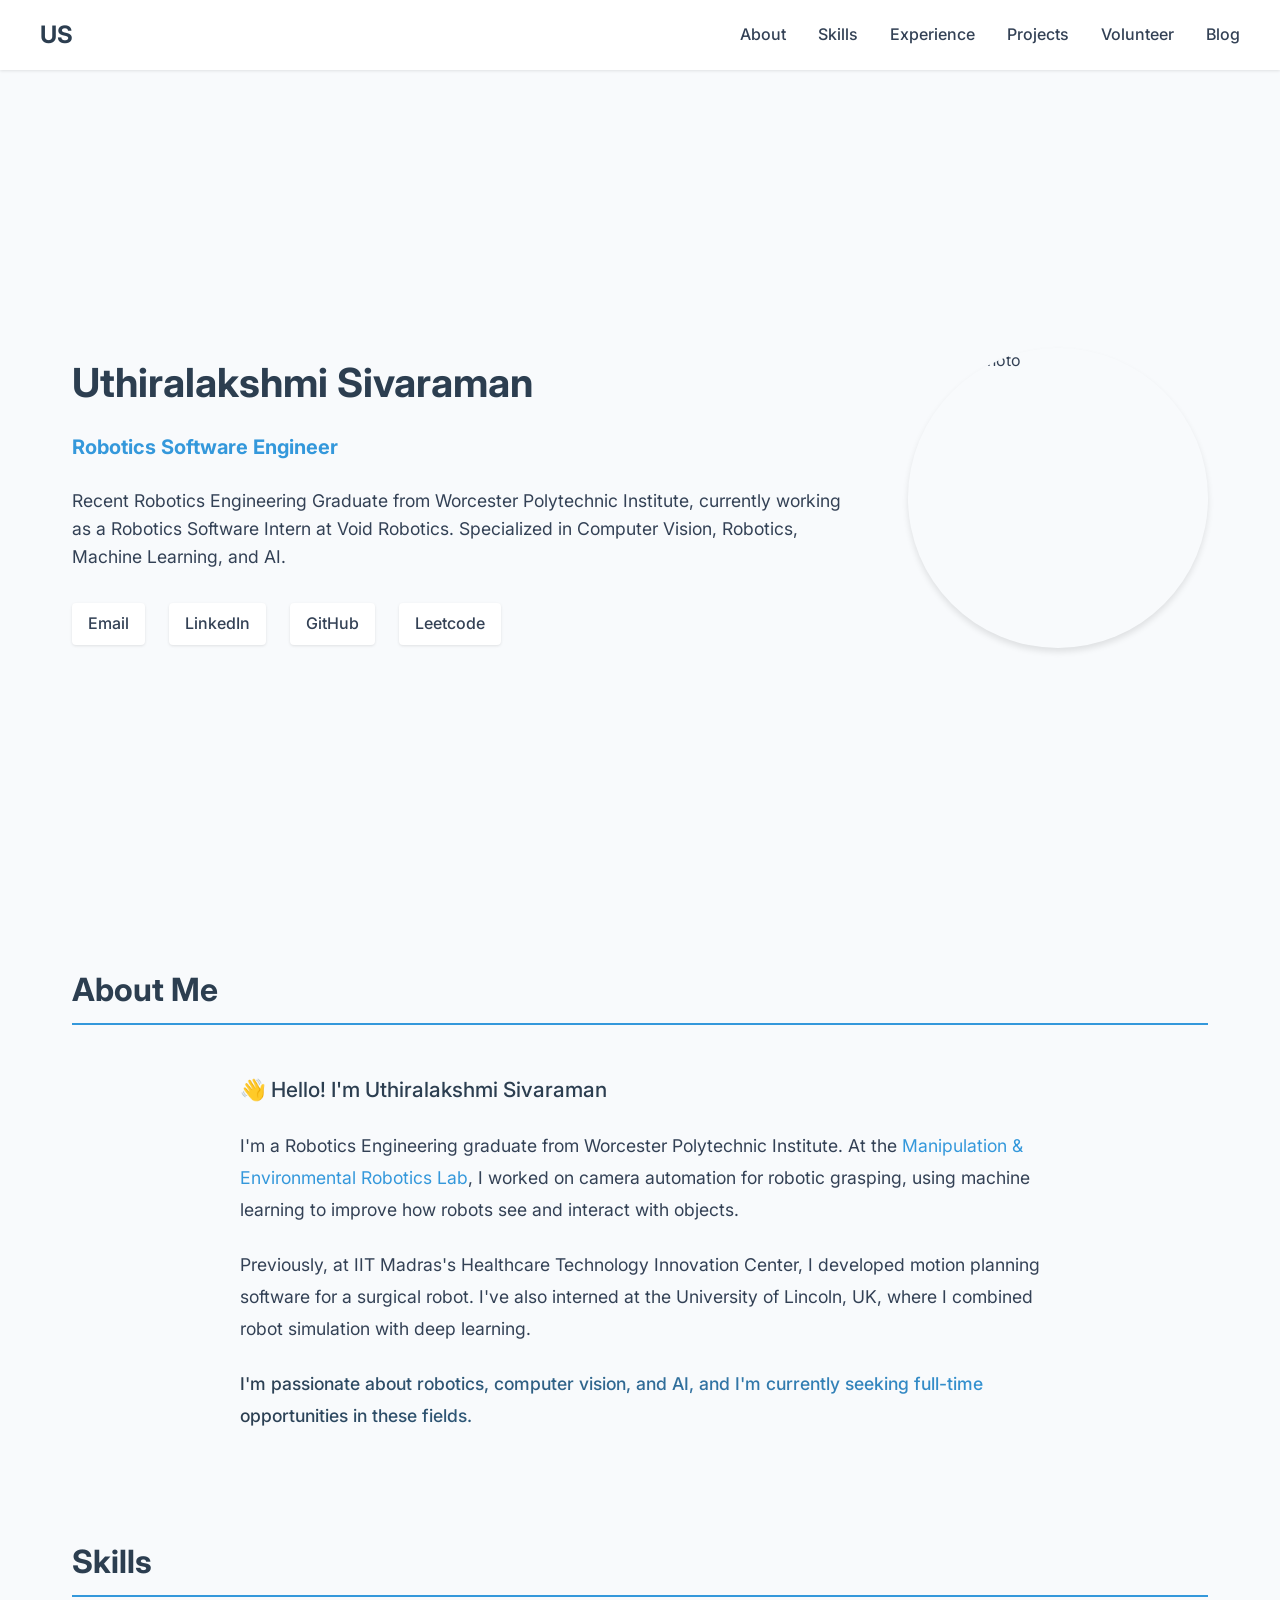
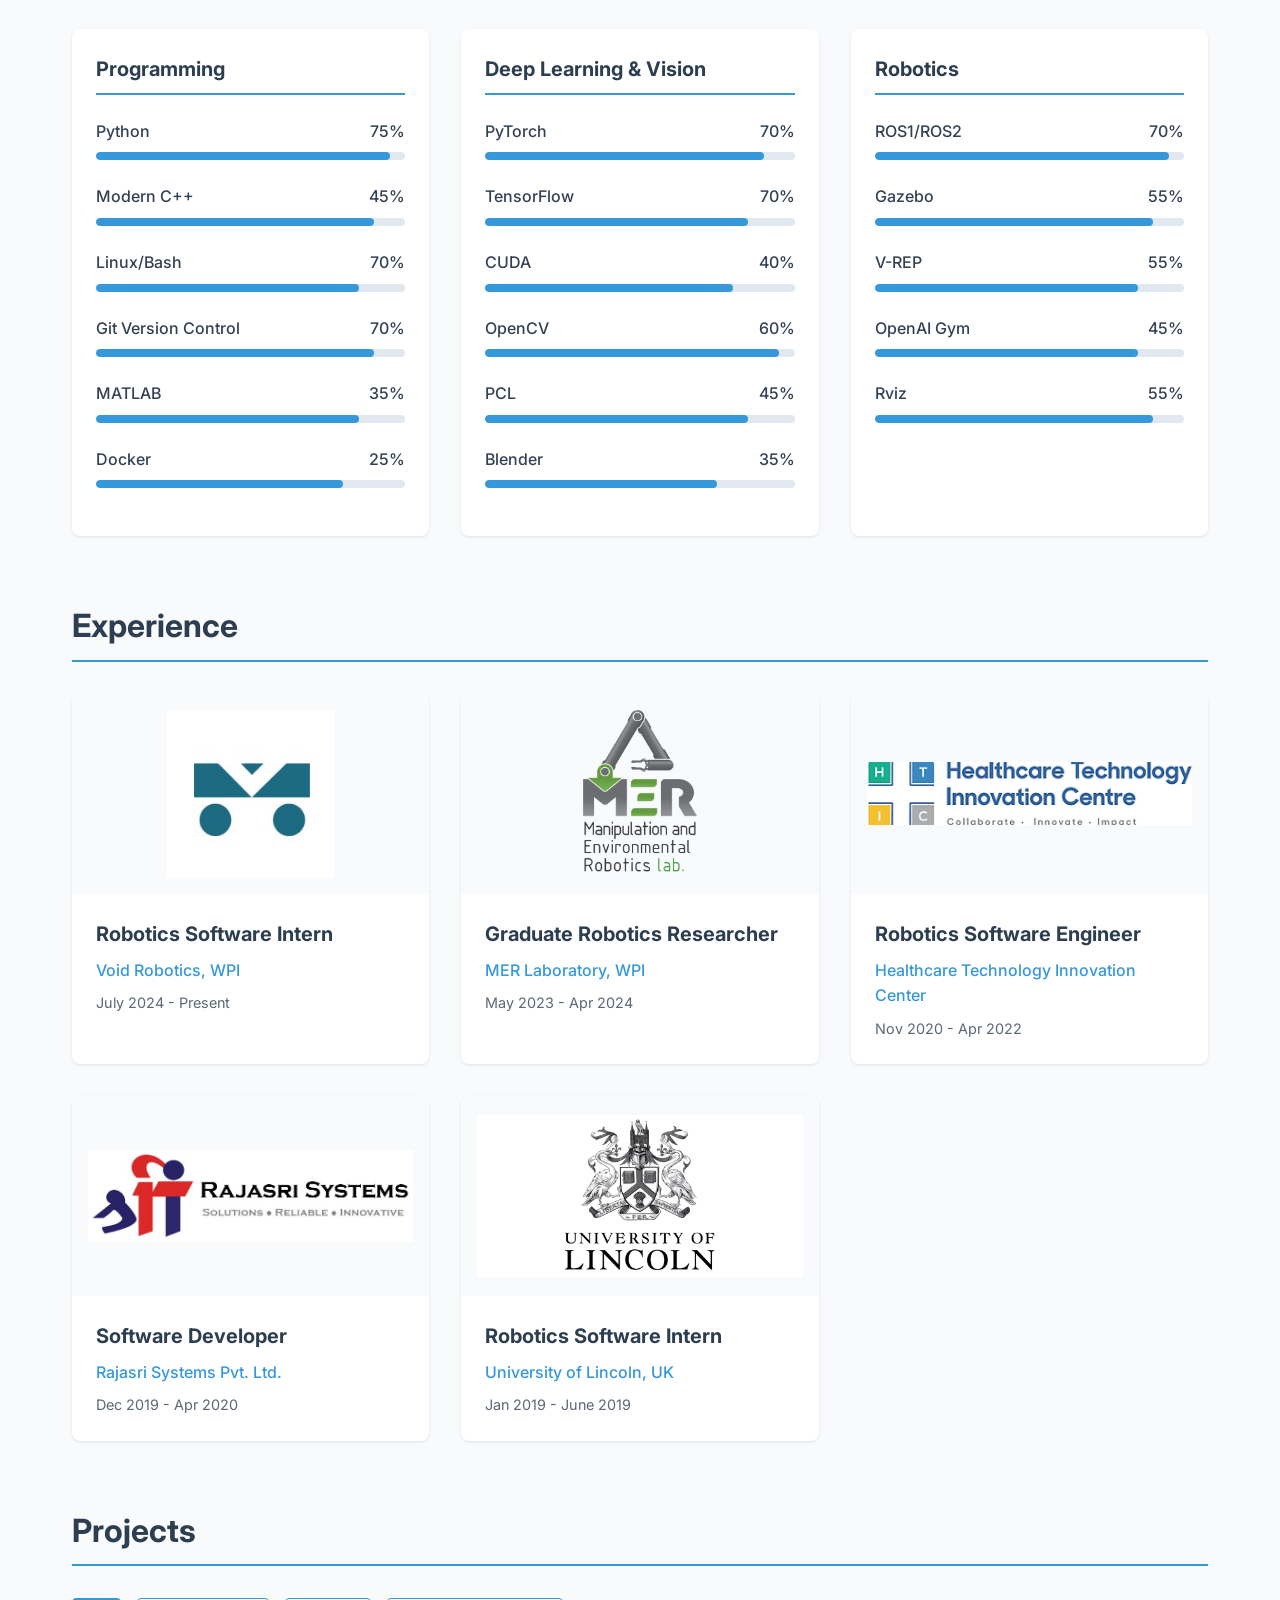
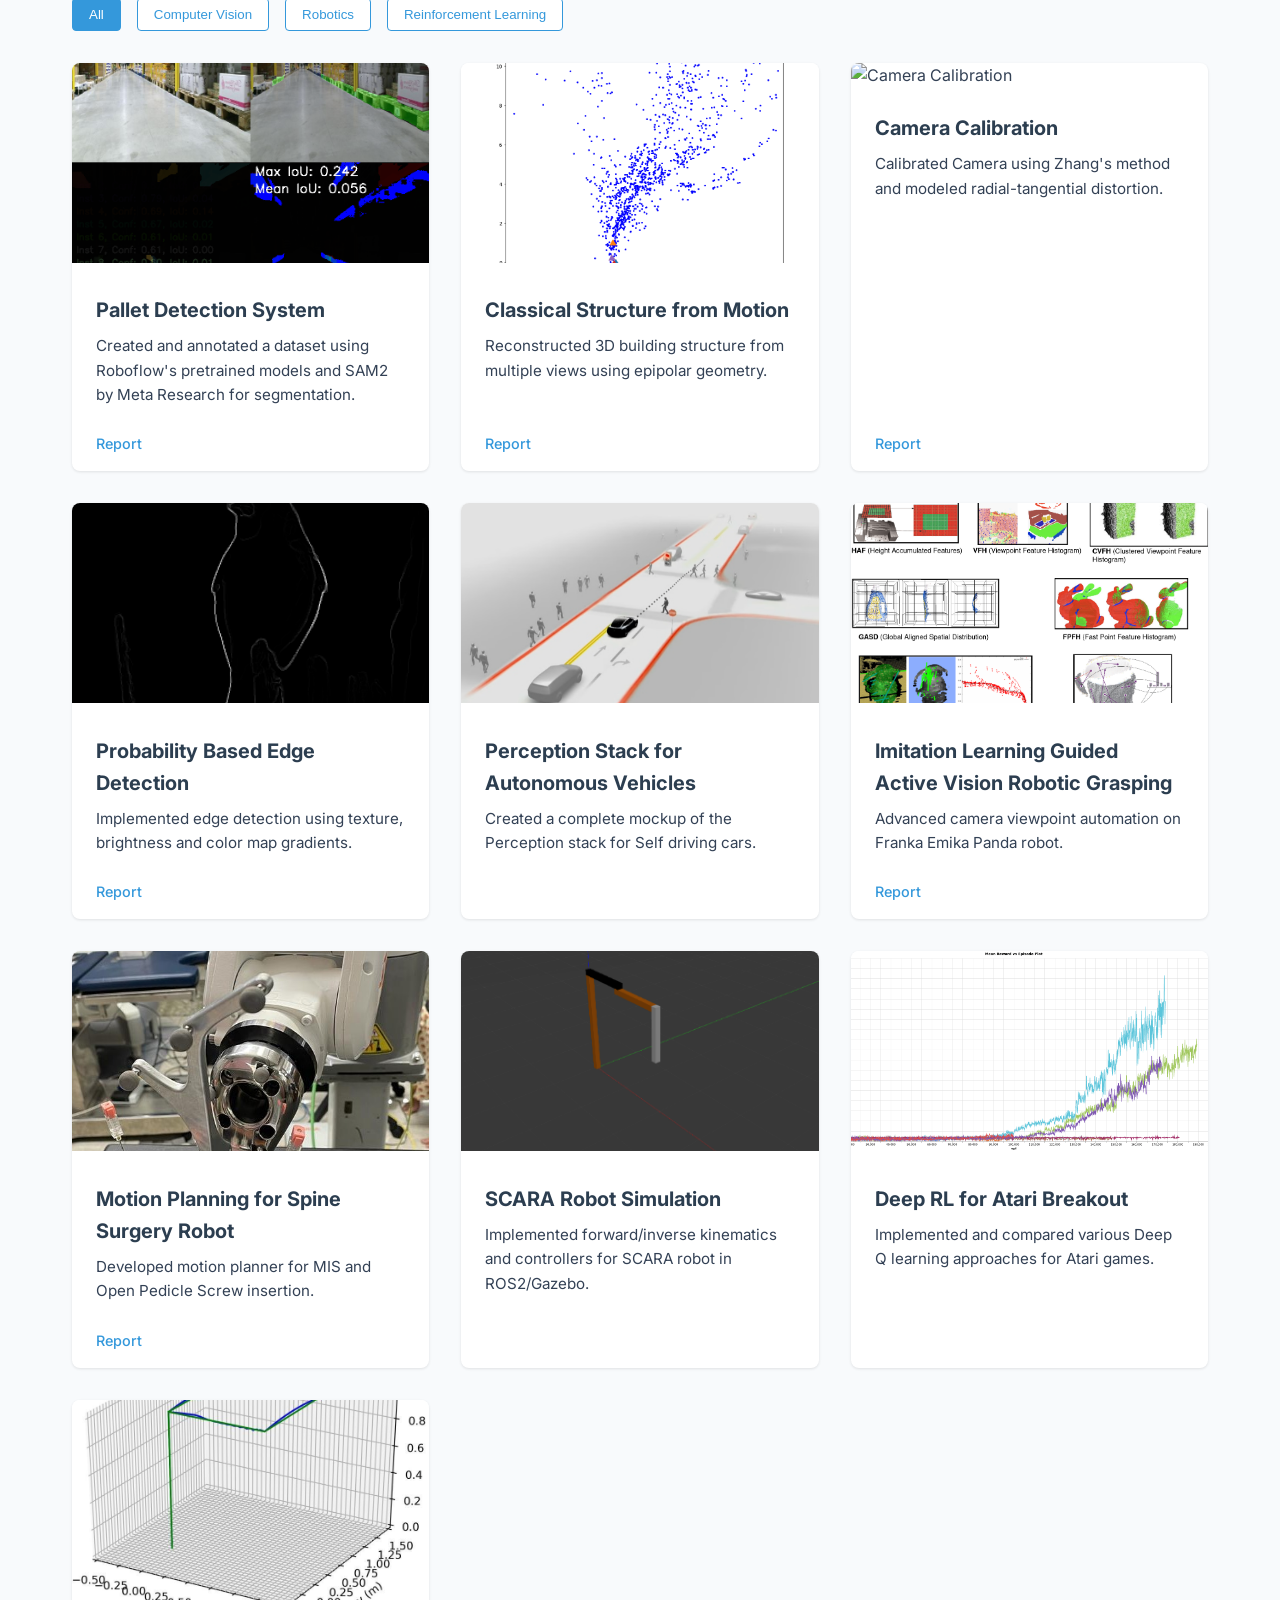
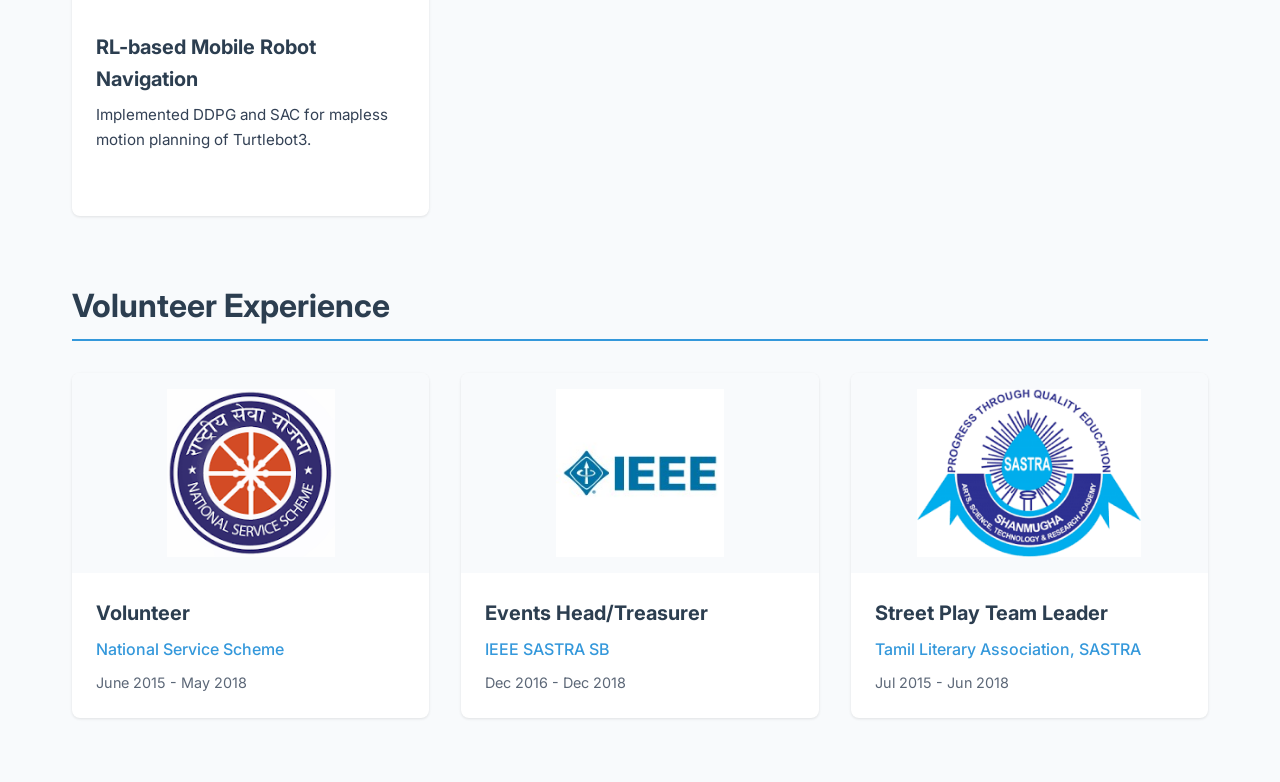
==== commit f4db4c44: "edited skills section header and updated about section" ====
--- a/index.html
+++ b/index.html
@@ -370,17 +370,80 @@
             </div>
             <img src="images/DSC01776.JPG" alt="Profile Photo" class="hero-image">
         </section>
-
         <section id="about" class="section">
             <h2 class="section-title">About Me</h2>
-            <p>During my masters, I worked on "Optimizing Active Vision-Based Policy for Robotic Grasping" under Prof. Berk Calli at Manipulation & Environmental Robotics Lab. Previously worked as Project Associate at Healthcare Technology Innovation Center, IIT Madras Research Park, working on Software Development, Testing of Motion Planning for Spine Surgery Robot Phase 1.</p>
-            <p>Research Intern at University of Lincoln under Prof. Gerhad Neumann working on robot simulation and deep learning based vision algorithms.</p>
+            
+            <div class="about-content">
+                <div class="intro-line">👋 Hello! I'm Uthiralakshmi Sivaraman</div>
+                
+                <p class="about-paragraph">
+                    I'm a Robotics Engineering graduate from Worcester Polytechnic Institute. At the <a href="https://wp.wpi.edu/merlab/" class="lab-link">Manipulation & Environmental Robotics Lab</a>, I worked on camera automation for robotic grasping, using machine learning to improve how robots see and interact with objects.
+                </p>
+                
+                <p class="about-paragraph">
+                    Previously, at IIT Madras's Healthcare Technology Innovation Center, I developed motion planning software for a surgical robot. I've also interned at the University of Lincoln, UK, where I combined robot simulation with deep learning.
+                </p>
+        
+                <p class="about-paragraph highlight-text">
+                    I'm passionate about robotics, computer vision, and AI, and I'm currently seeking full-time opportunities in these fields.
+                </p>
+            </div>
+        
+            <style>
+                .about-content {
+                    max-width: 800px;
+                    margin: 0 auto;
+                    padding: 1rem 0;
+                }
+        
+                .intro-line {
+                    font-size: 1.3rem;
+                    color: var(--primary-color);
+                    margin-bottom: 1.5rem;
+                    font-weight: 500;
+                }
+        
+                .about-paragraph {
+                    font-size: 1.1rem;
+                    line-height: 1.8;
+                    margin-bottom: 1.5rem;
+                    color: var(--text-color);
+                }
+        
+                .highlight-text {
+                    background: linear-gradient(to right, var(--primary-color), var(--secondary-color));
+                    -webkit-background-clip: text;
+                    background-clip: text;
+                    color: transparent;
+                    font-weight: 500;
+                }
+        
+                .lab-link {
+                    color: var(--secondary-color);
+                    text-decoration: none;
+                    transition: all 0.3s ease;
+                }
+        
+                .lab-link:hover {
+                    color: var(--primary-color);
+                }
+        
+                @media (max-width: 768px) {
+                    .about-paragraph {
+                        font-size: 1rem;
+                        line-height: 1.6;
+                    }
+                    
+                    .intro-line {
+                        font-size: 1.2rem;
+                    }
+                }
+            </style>
         </section>
         <section id="skills" class="section">
             <h2 class="section-title">Skills</h2>
             
-            <section id="skills" class="section">
-                <h2 class="section-title">Technical Skills</h2>
+            
                 
                 <div class="skills-container">
                     <div class="skills-category">
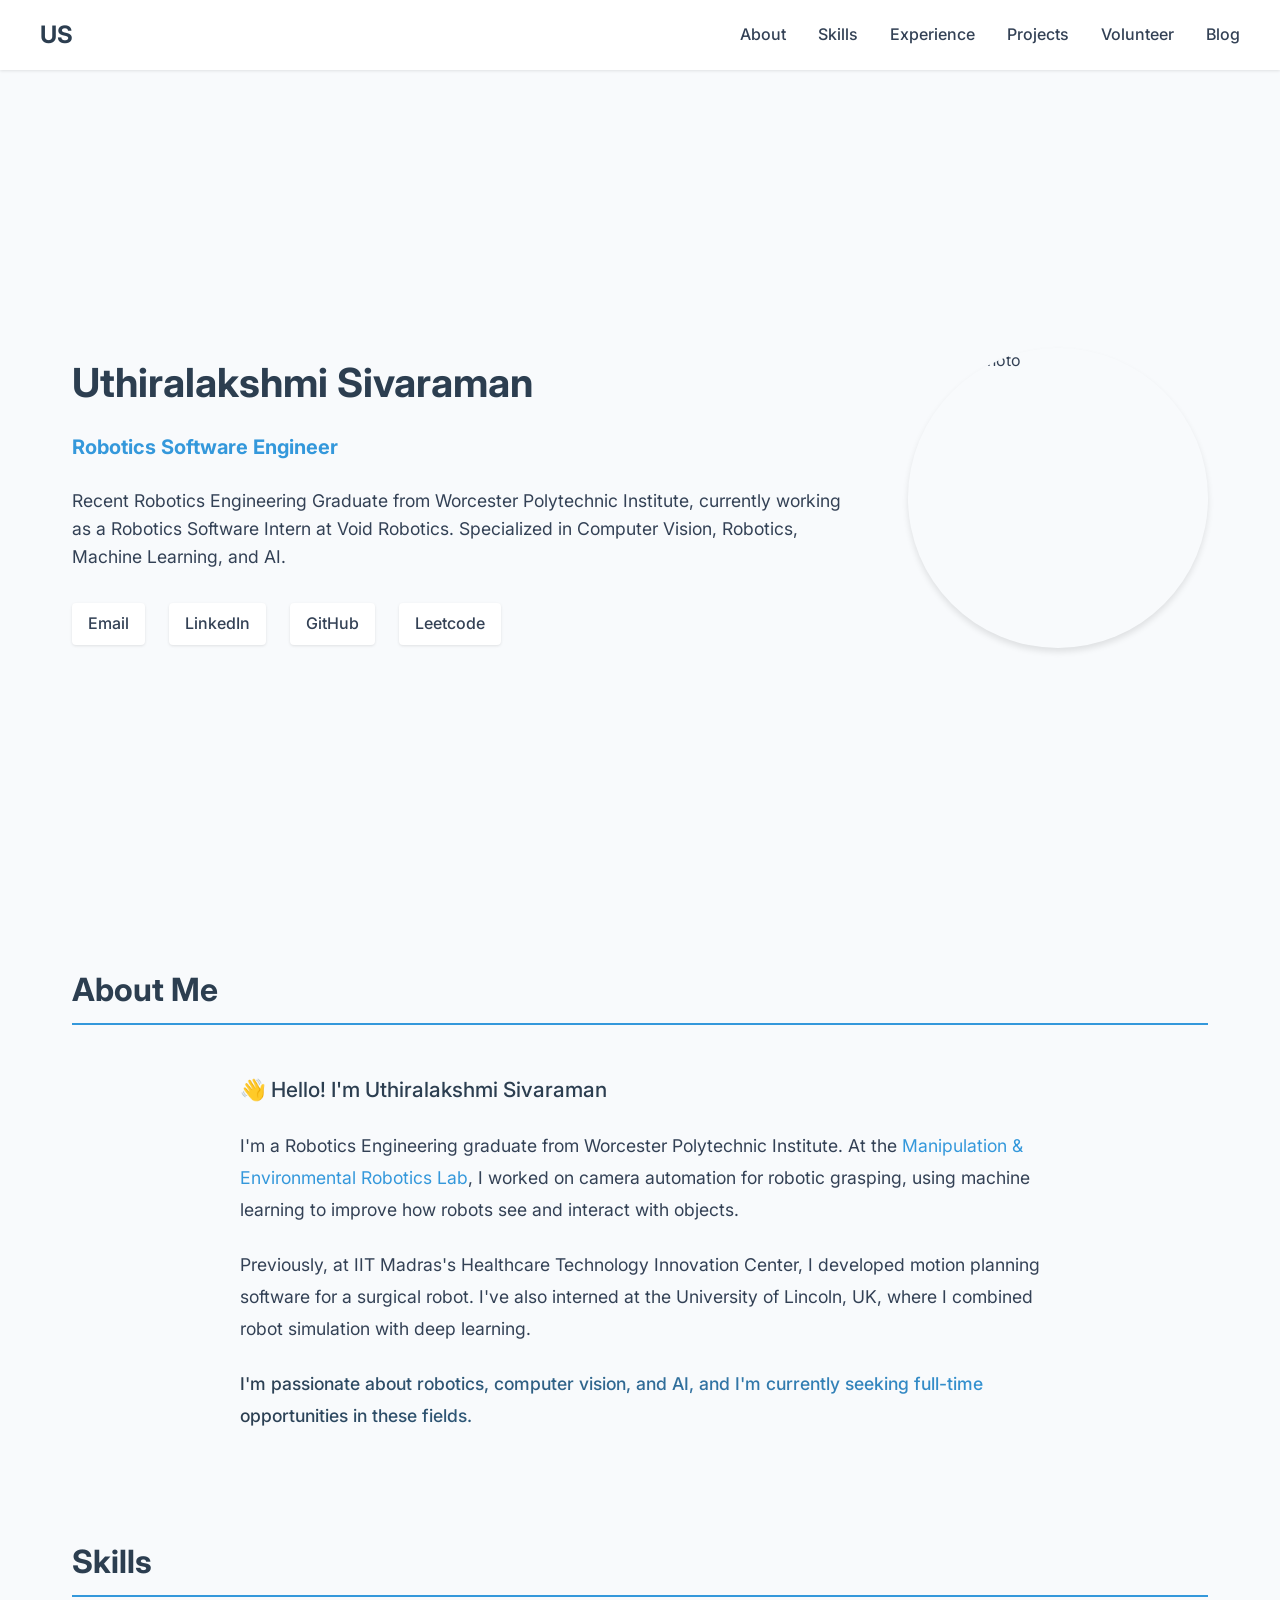
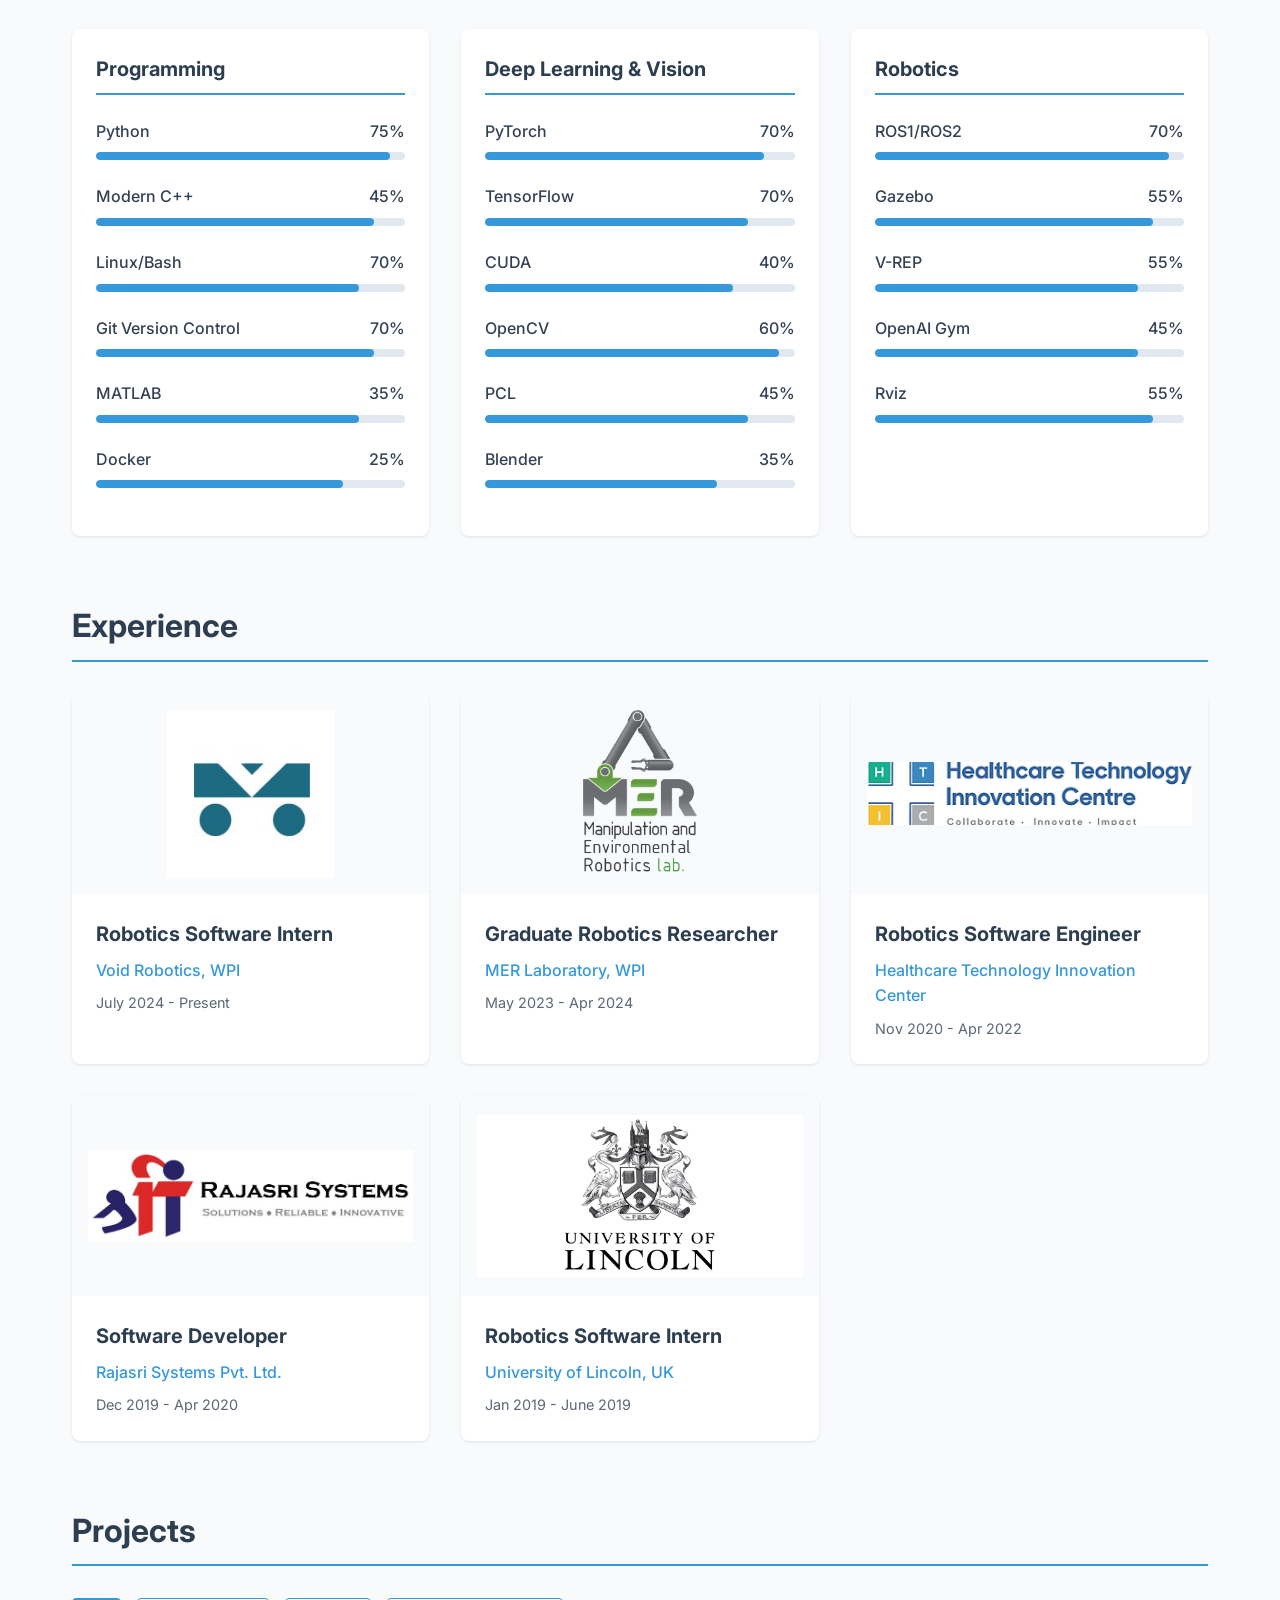
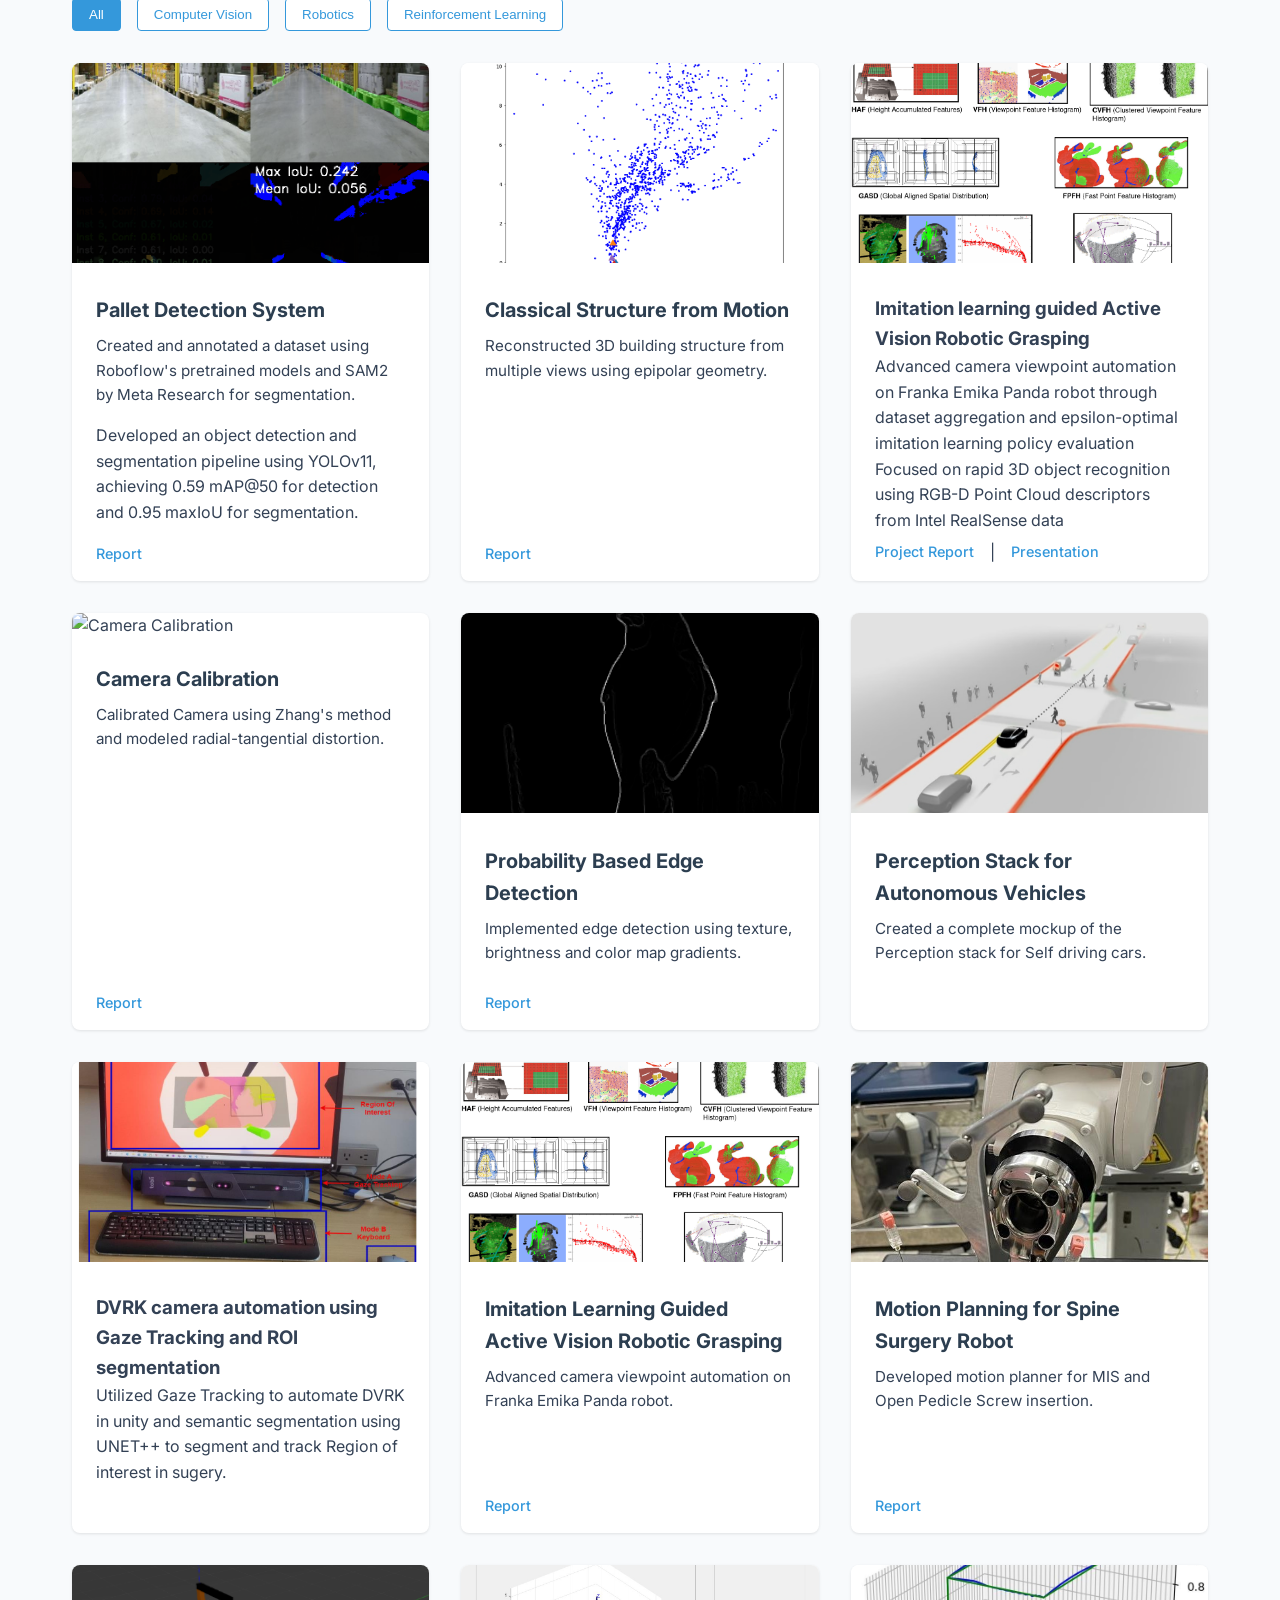
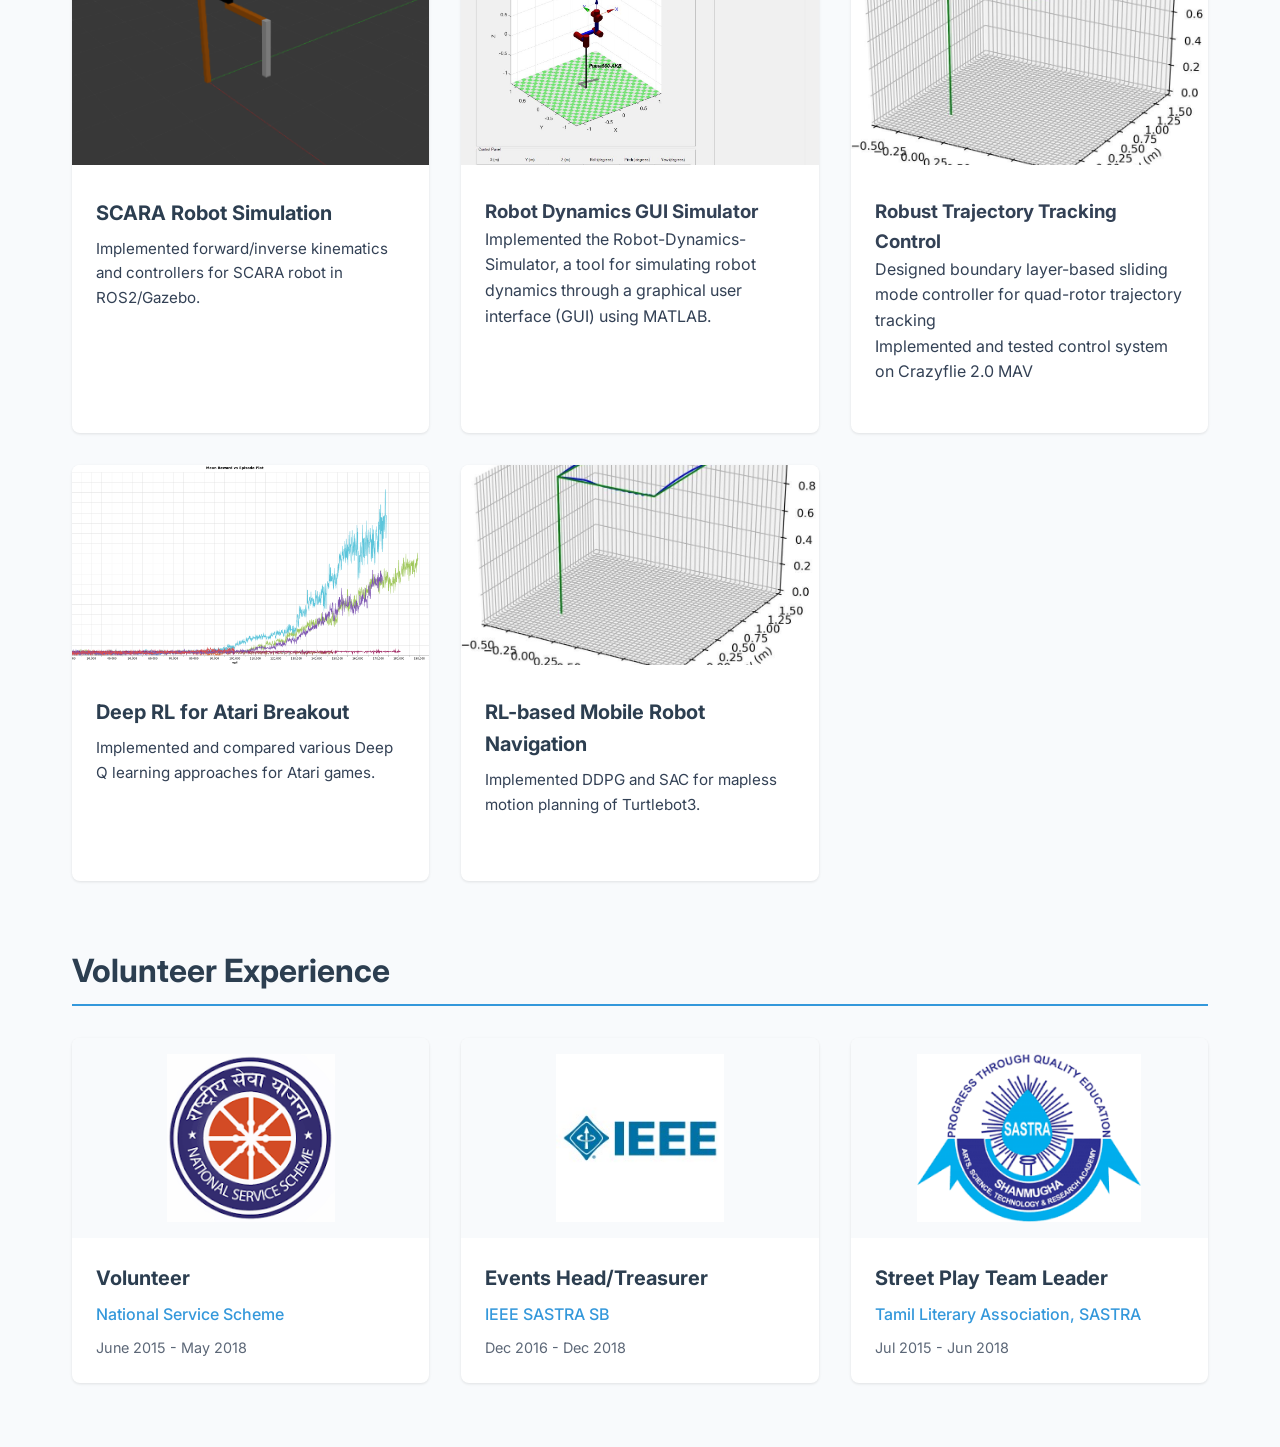
==== commit 06a05719: "added all projects" ====
--- a/index.html
+++ b/index.html
@@ -348,7 +348,7 @@
                 <a href="#experience">Experience</a>
                 <a href="#projects">Projects</a>
                 <a href="#volunteer">Volunteer</a>
-                <a href="/home/uthira/Documents/UthiraS.github.io/blog.html">Blog</a>
+                <a href="/blog.html">Blog</a>
             </div>
         </div>
     </nav>
@@ -793,7 +793,9 @@
                     <img src="images/vis-pallet.png" alt="Pallet Detection" class="project-image">
                     <div class="project-content">
                         <h3 class="project-title">Pallet Detection System</h3>
-                        <p class="project-description">Created and annotated a dataset using Roboflow's pretrained models and SAM2 by Meta Research for segmentation.</p>
+                        <p class="project-description">Created and annotated a dataset using Roboflow's pretrained models and SAM2 by Meta Research for segmentation.
+                            <p>Developed an object detection and segmentation pipeline using YOLOv11, achieving 0.59 mAP@50 for detection and 0.95 maxIoU for segmentation. </p>
+                        </p>
                         <div class="project-links">
                             <a href="docs/Palletize_Vision_System.pdf" onclick="event.stopPropagation()">Report</a>
                         </div>
@@ -810,7 +812,20 @@
                         </div>
                     </div>
                 </div>
-
+                <div class="project-card" data-category="vision" onclick="window.location.href='https://github.com/UthiraS/ImitationLearning_Franka'">
+                    <img src="images/Features.png" alt="Masters Capstone" class="project-image">
+                    <div class="project-content">
+                        <h3> Imitation learning guided Active Vision Robotic Grasping</h3>
+                        <p>Advanced camera viewpoint automation on Franka Emika Panda robot through dataset aggregation and epsilon-optimal imitation learning policy evaluation</p>
+                        <p>Focused on rapid 3D object recognition using RGB-D Point Cloud descriptors from Intel RealSense data</p>                
+                        <div class="project-links">
+                             
+                            <a href="docs/Usivaraman_Capstone_Project_Report.pdf" onclick="event.stopPropagation()">Project Report</a> | 
+                            <a href="docs/Capstone_USivaraman.pdf" onclick="event.stopPropagation()">Presentation</a>
+                        </div>
+                    </div>
+                </div>
+                
                 <div class="project-card" data-category="vision" onclick="window.location.href='https://github.com/UthiraS/RBE549_AutoCalib'">
                     <img src="images/AutoCalib.png" alt="Camera Calibration" class="project-image">
                     <div class="project-content">
@@ -840,6 +855,14 @@
                         <p class="project-description">Created a complete mockup of the Perception stack for Self driving cars.</p>
                     </div>
                 </div>
+                <div class="project-card" data-category="vision" onclick="window.location.href='https://https://github.com/UthiraS/SemanticSegmentation_GazeTracking_DVRK'">
+                    <img src="images/HRI.png" alt="semanticsegmentation_gazetracking" class="project-image">
+                    <div class="project-content">
+                        <h3>DVRK camera automation using Gaze Tracking and ROI segmentation</h3>
+                        <p> Utilized Gaze Tracking to automate DVRK in unity and semantic segmentation using UNET++ to segment and track Region of interest in sugery.</p>               
+                    </div>
+                </div>
+                
 
                 <!-- Robotics Projects -->
                 <div class="project-card" data-category="robotics" onclick="window.location.href='https://github.com/UthiraS/ImitationLearning_Franka'">
@@ -869,6 +892,24 @@
                     <div class="project-content">
                         <h3 class="project-title">SCARA Robot Simulation</h3>
                         <p class="project-description">Implemented forward/inverse kinematics and controllers for SCARA robot in ROS2/Gazebo.</p>
+                    </div>
+                </div>
+                <div class="project-card" data-category="robotics" onclick="window.location.href='https://github.com/UthiraS/Robot-Dynamics-Simulator'">
+                    <img src="images/Dynamics.JPG" alt="dynamics" class="project-image">
+                    <div class="project-content">
+                        <h3>Robot Dynamics GUI Simulator</h3>
+                        <p>Implemented the Robot-Dynamics-Simulator, a tool for simulating robot dynamics through a graphical user interface (GUI) using MATLAB. </p>
+                        
+                        
+                    </div>
+                </div>
+                <div class="project-card" data-category="robotics" onclick="window.location.href='https://github.com/UthiraS/Robust-Trajectory-Tracking-Control'">
+                    <img src="images/control.jpg" alt="Trajectory Control" class="project-image">
+                    <div class="project-content">
+                        <h3>Robust Trajectory Tracking Control</h3>
+                        <p>Designed boundary layer-based sliding mode controller for quad-rotor trajectory tracking</p>
+                        <p>Implemented and tested control system on Crazyflie 2.0 MAV</p>
+                        
                     </div>
                 </div>
 
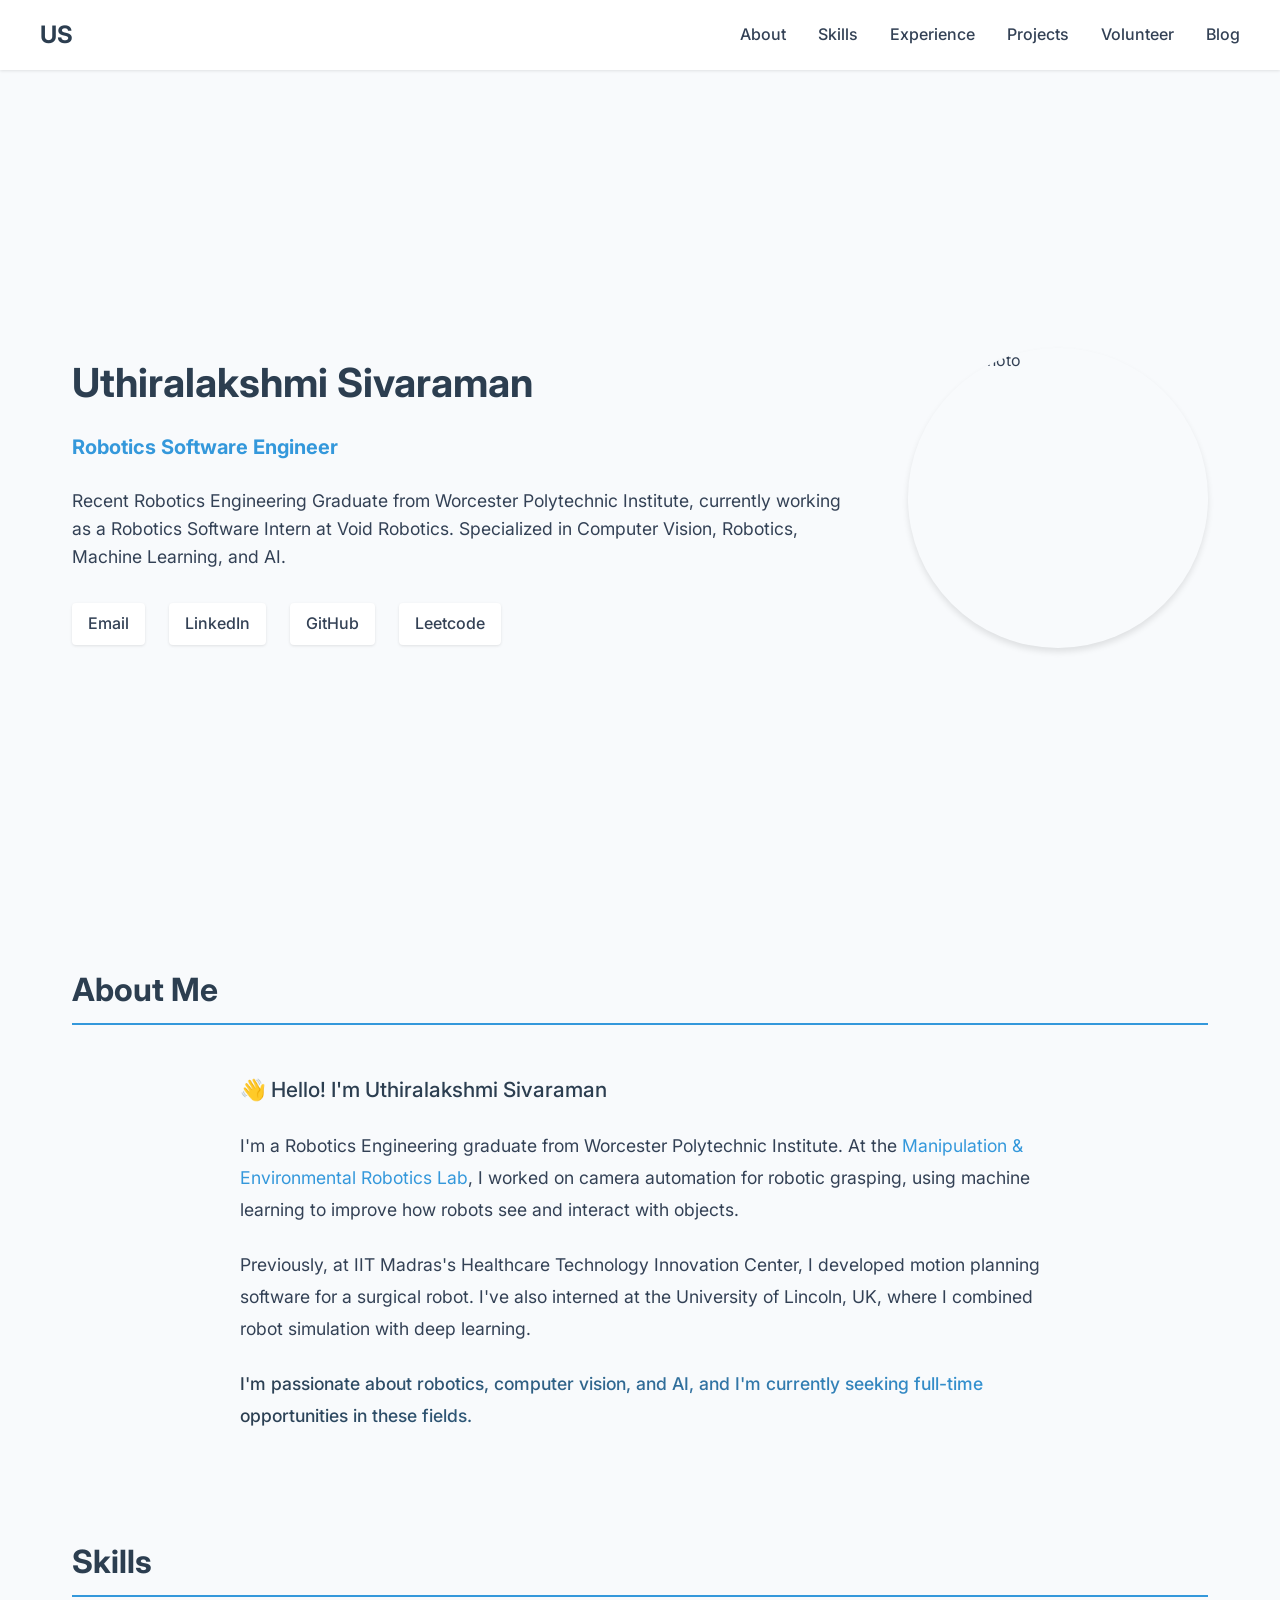
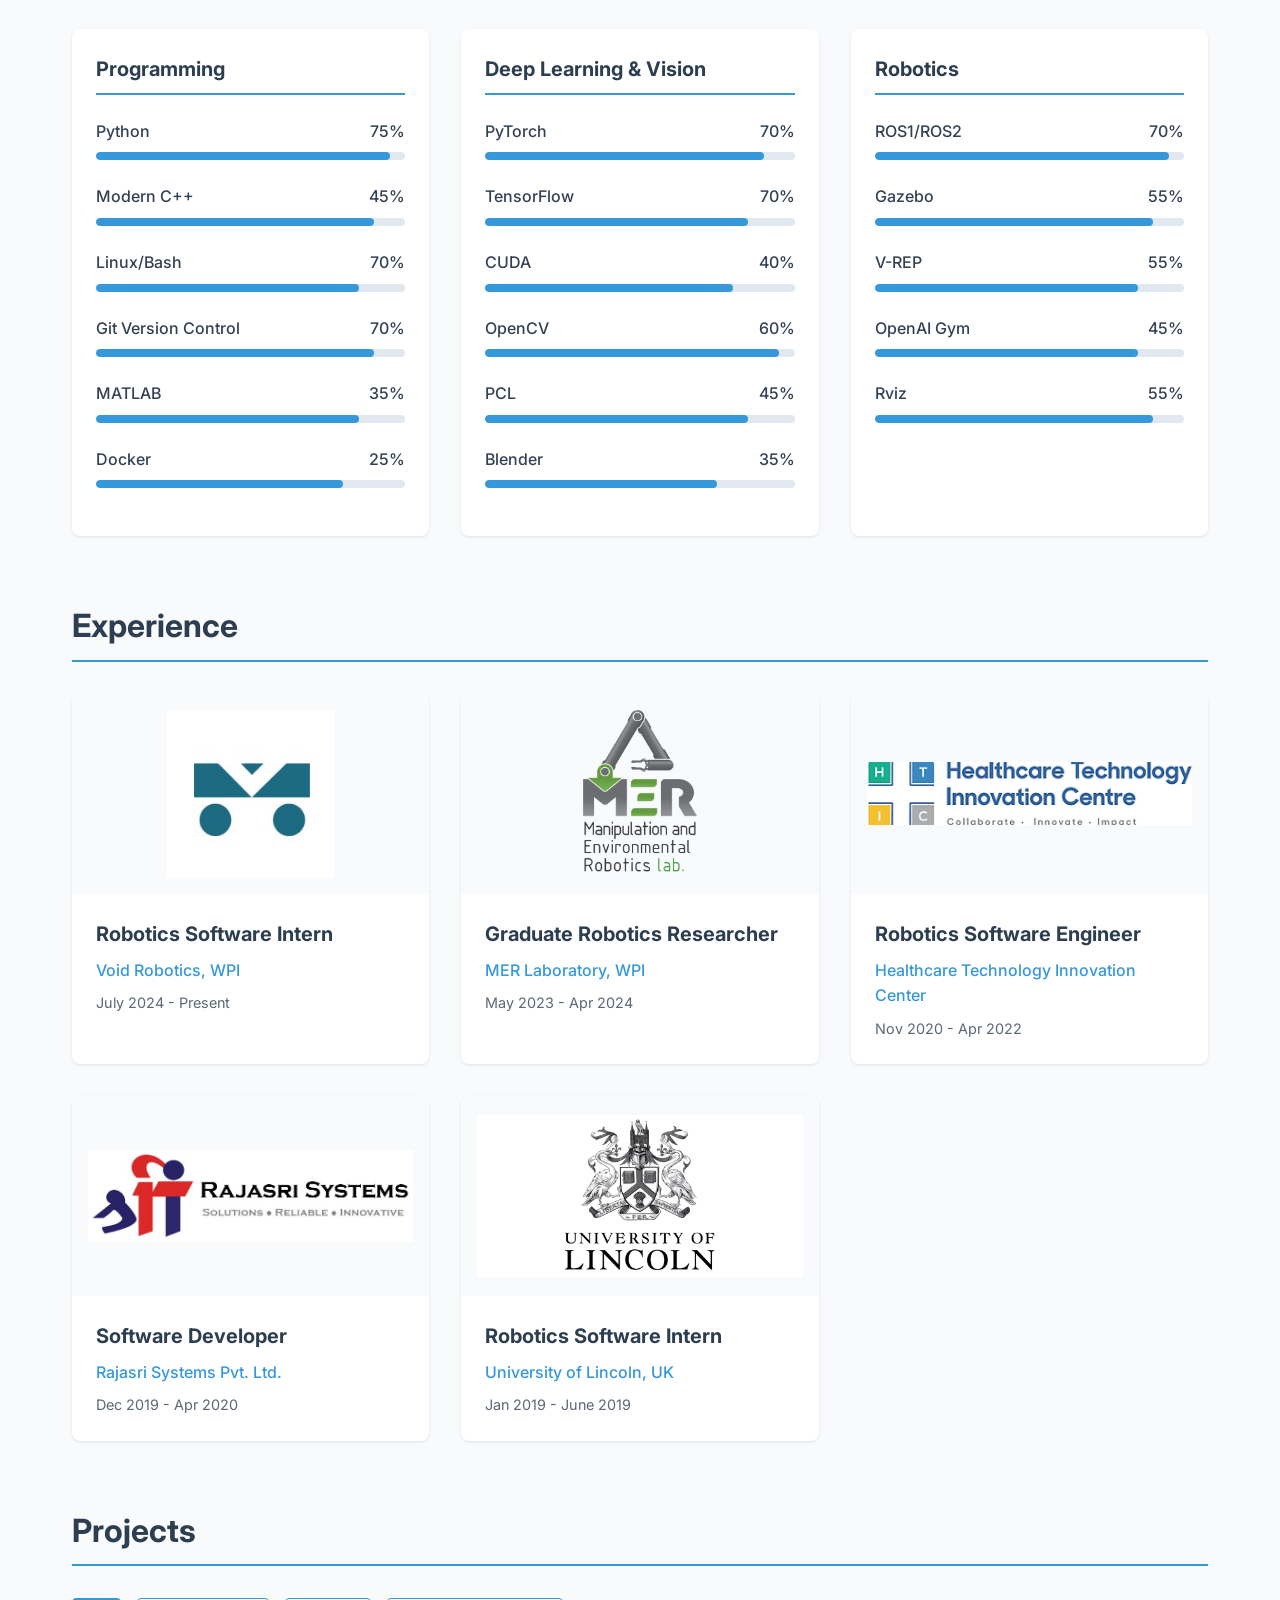
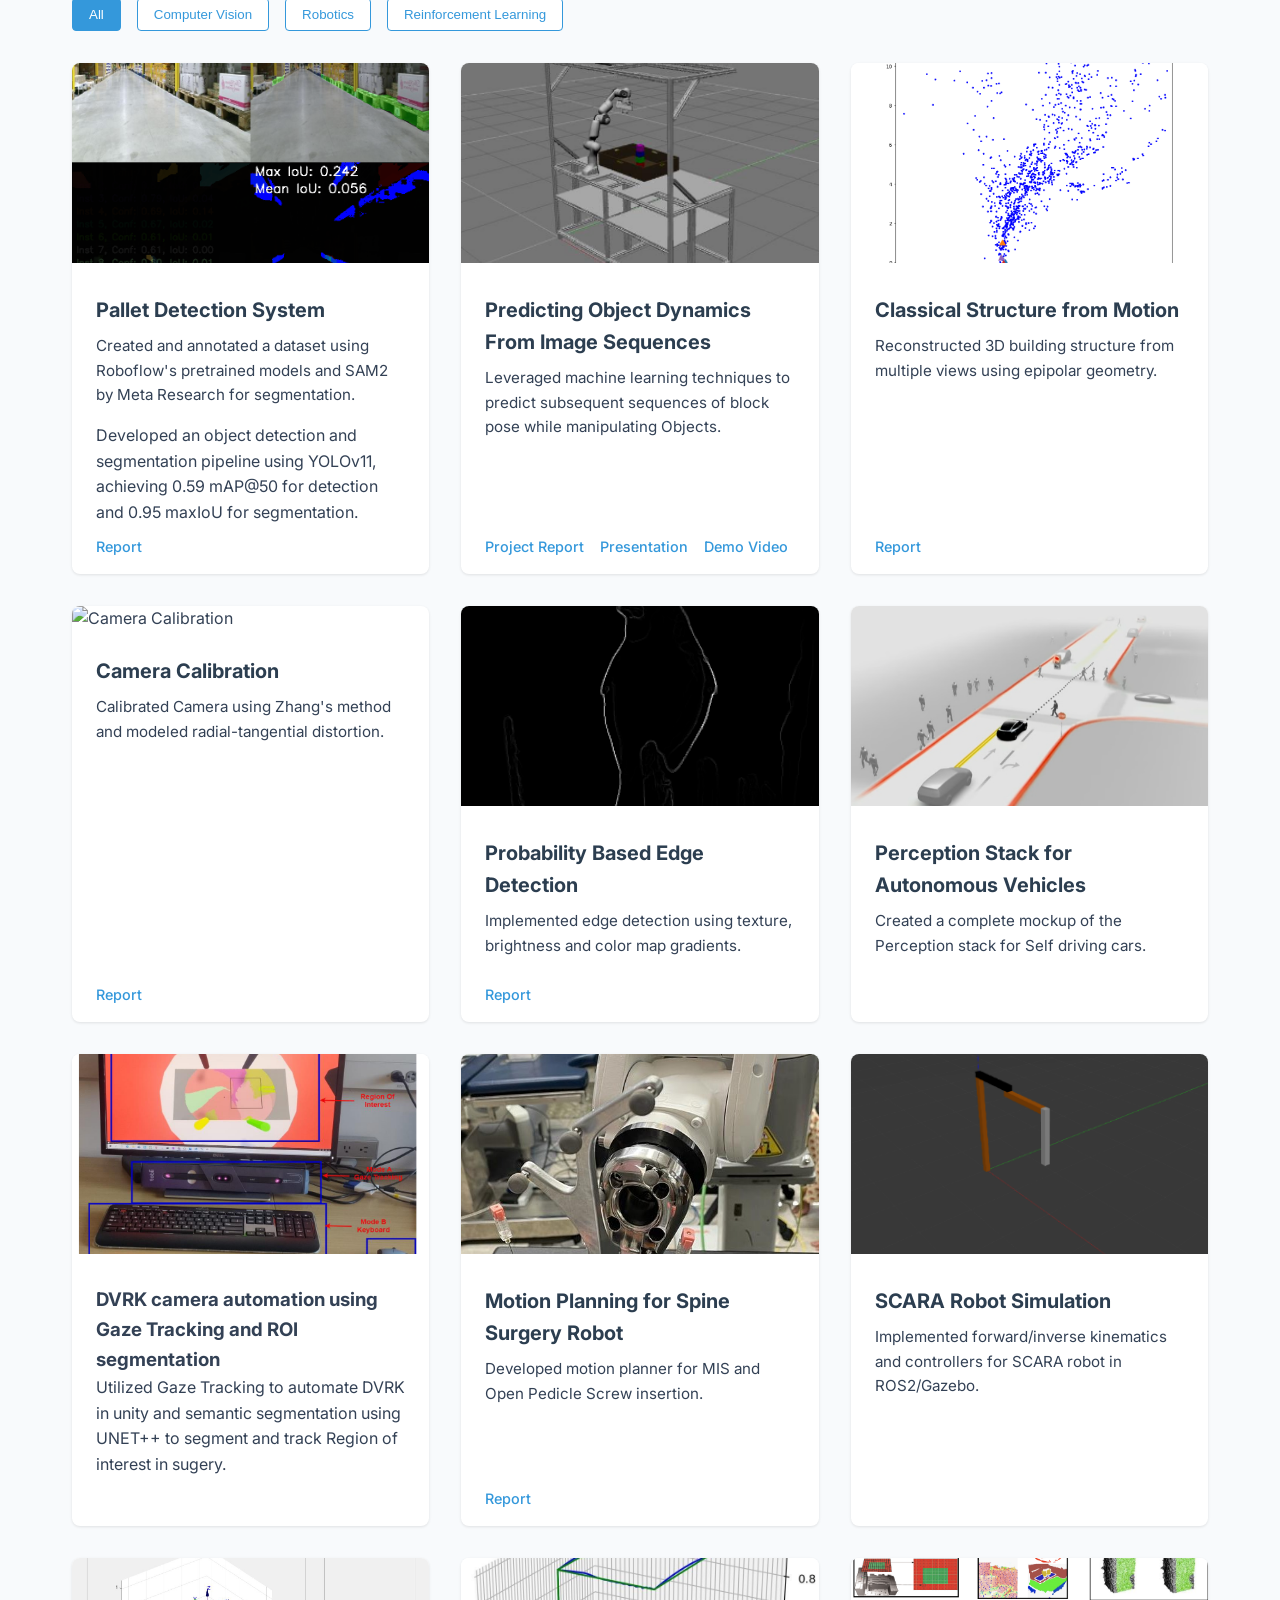
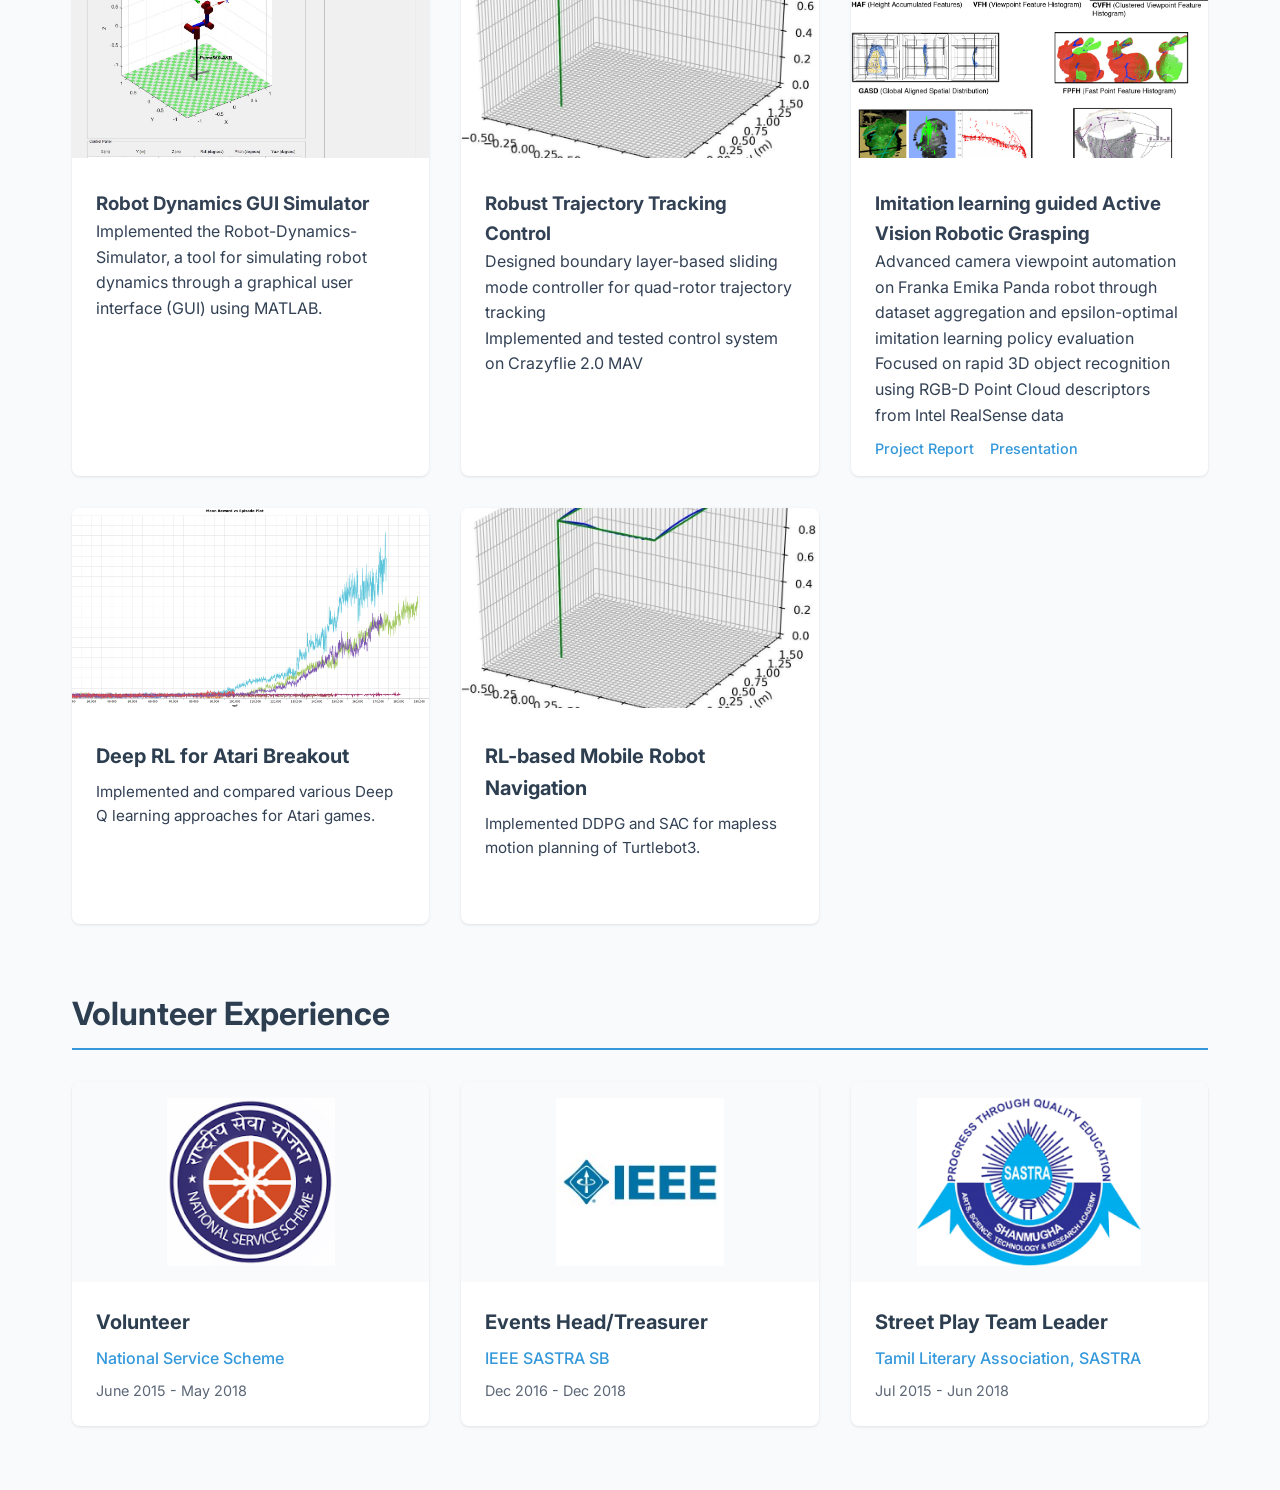
==== commit f452edf3: "added more projects" ====
--- a/index.html
+++ b/index.html
@@ -801,6 +801,18 @@
                         </div>
                     </div>
                 </div>
+                <div class="project-card" data-category="vision" onclick="window.location.href='https://github.com/UthiraS/ObjectDynamics_Simulation'">
+                    <img src="images/Franka_ObjectManipulation.png" alt="Bachelors Capstone" class="project-image">
+                    <div class="project-content">
+                        <h3 class="project-title">Predicting Object Dynamics From Image Sequences</h3>
+                        <p class="project-description">Leveraged machine learning techniques to predict subsequent sequences of block pose while manipulating Objects.</p>                
+                        <div class="project-links">                            
+                            <a href="docs/SAP PROJECT THESIS.pdf" onclick="event.stopPropagation()">Project Report</a> 
+                            <a href="docs/Presentation Final.pdf" onclick="event.stopPropagation()">Presentation</a> 
+                            <a href="images/UR5.mp4" onclick="event.stopPropagation()">Demo Video</a>
+                        </div>
+                    </div>
+                </div>
 
                 <div class="project-card" data-category="vision" onclick="window.location.href='https://github.com/UthiraS/SFM_NERF'">
                     <img src="images/2D.png" alt="SFM Project" class="project-image">
@@ -812,7 +824,96 @@
                         </div>
                     </div>
                 </div>
-                <div class="project-card" data-category="vision" onclick="window.location.href='https://github.com/UthiraS/ImitationLearning_Franka'">
+               
+                <div class="project-card" data-category="vision" onclick="window.location.href='https://github.com/UthiraS/RBE549_AutoCalib'">
+                    <img src="images/AutoCalib.png" alt="Camera Calibration" class="project-image">
+                    <div class="project-content">
+                        <h3 class="project-title">Camera Calibration</h3>
+                        <p class="project-description">Calibrated Camera using Zhang's method and modeled radial-tangential distortion.</p>
+                        <div class="project-links">
+                            <a href="docs/Report_AutoCalib.pdf" onclick="event.stopPropagation()">Report</a>
+                        </div>
+                    </div>
+                </div>
+
+                <div class="project-card" data-category="vision" onclick="window.location.href='https://github.com/UthiraS/RBE549_Alohomora'">
+                    <img src="images/PbLite.png" alt="Edge Detection" class="project-image">
+                    <div class="project-content">
+                        <h3 class="project-title">Probability Based Edge Detection</h3>
+                        <p class="project-description">Implemented edge detection using texture, brightness and color map gradients.</p>
+                        <div class="project-links">
+                            <a href="docs/Report_Alohomora.pdf" onclick="event.stopPropagation()">Report</a>
+                        </div>
+                    </div>
+                </div>
+
+                <div class="project-card" data-category="vision" onclick="window.location.href='https://github.com/UthiraS/Perception_Stack_Autonomous_Vehicles'">
+                    <img src="images/teslavision.png" alt="Perception Stack" class="project-image">
+                    <div class="project-content">
+                        <h3 class="project-title">Perception Stack for Autonomous Vehicles</h3>
+                        <p class="project-description">Created a complete mockup of the Perception stack for Self driving cars.</p>
+                    </div>
+                </div>
+                <div class="project-card" data-category="vision" onclick="window.location.href='https://https://github.com/UthiraS/SemanticSegmentation_GazeTracking_DVRK'">
+                    <img src="images/HRI.png" alt="semanticsegmentation_gazetracking" class="project-image">
+                    <div class="project-content">
+                        <h3>DVRK camera automation using Gaze Tracking and ROI segmentation</h3>
+                        <p> Utilized Gaze Tracking to automate DVRK in unity and semantic segmentation using UNET++ to segment and track Region of interest in sugery.</p>               
+                    </div>
+                </div>
+                
+
+                <!-- Robotics Projects -->
+                <!-- <div class="project-card" data-category="robotics" onclick="window.location.href='https://github.com/UthiraS/ImitationLearning_Franka'">
+                    <img src="images/Features.png" alt="Masters Capstone" class="project-image">
+                    <div class="project-content">
+                        <h3 class="project-title">Imitation Learning Guided Active Vision Robotic Grasping</h3>
+                        <p class="project-description">Advanced camera viewpoint automation on Franka Emika Panda robot.</p>
+                        <div class="project-links">
+                            <a href="docs/Usivaraman_Capstone_Project_Report.pdf" onclick="event.stopPropagation()">Report</a>
+                        </div>
+                    </div>
+                </div> -->
+
+                <div class="project-card" data-category="robotics" onclick="window.location.href='https://github.com/UthiraS/Motion-Planning--Spine-Surgery-Robot'">
+                    <img src="images/SSR_1.jpeg" alt="Spine Surgery Robot" class="project-image">
+                    <div class="project-content">
+                        <h3 class="project-title">Motion Planning for Spine Surgery Robot</h3>
+                        <p class="project-description">Developed motion planner for MIS and Open Pedicle Screw insertion.</p>
+                        <div class="project-links">
+                            <a href="docs/SSR_KUKA_motionplanner.pdf" onclick="event.stopPropagation()">Report</a>
+                        </div>
+                    </div>
+                </div>
+
+                <div class="project-card" data-category="robotics" onclick="window.location.href='https://github.com/UthiraS/SCARA_ROBOT'">
+                    <img src="images/RRP.png" alt="SCARA Robot" class="project-image">
+                    <div class="project-content">
+                        <h3 class="project-title">SCARA Robot Simulation</h3>
+                        <p class="project-description">Implemented forward/inverse kinematics and controllers for SCARA robot in ROS2/Gazebo.</p>
+                    </div>
+                </div>
+                <div class="project-card" data-category="robotics" onclick="window.location.href='https://github.com/UthiraS/Robot-Dynamics-Simulator'">
+                    <img src="images/Dynamics.JPG" alt="dynamics" class="project-image">
+                    <div class="project-content">
+                        <h3>Robot Dynamics GUI Simulator</h3>
+                        <p>Implemented the Robot-Dynamics-Simulator, a tool for simulating robot dynamics through a graphical user interface (GUI) using MATLAB. </p>
+                        
+                        
+                    </div>
+                </div>
+                <div class="project-card" data-category="robotics" onclick="window.location.href='https://github.com/UthiraS/Robust-Trajectory-Tracking-Control'">
+                    <img src="images/control.jpg" alt="Trajectory Control" class="project-image">
+                    <div class="project-content">
+                        <h3>Robust Trajectory Tracking Control</h3>
+                        <p>Designed boundary layer-based sliding mode controller for quad-rotor trajectory tracking</p>
+                        <p>Implemented and tested control system on Crazyflie 2.0 MAV</p>
+                        
+                    </div>
+                </div>
+
+                <!-- Reinforcement Learning Projects -->
+                <div class="project-card" data-category="rl" onclick="window.location.href='https://github.com/UthiraS/ImitationLearning_Franka'">
                     <img src="images/Features.png" alt="Masters Capstone" class="project-image">
                     <div class="project-content">
                         <h3> Imitation learning guided Active Vision Robotic Grasping</h3>
@@ -820,100 +921,12 @@
                         <p>Focused on rapid 3D object recognition using RGB-D Point Cloud descriptors from Intel RealSense data</p>                
                         <div class="project-links">
                              
-                            <a href="docs/Usivaraman_Capstone_Project_Report.pdf" onclick="event.stopPropagation()">Project Report</a> | 
+                            <a href="docs/Usivaraman_Capstone_Project_Report.pdf" onclick="event.stopPropagation()">Project Report</a> 
                             <a href="docs/Capstone_USivaraman.pdf" onclick="event.stopPropagation()">Presentation</a>
                         </div>
                     </div>
                 </div>
                 
-                <div class="project-card" data-category="vision" onclick="window.location.href='https://github.com/UthiraS/RBE549_AutoCalib'">
-                    <img src="images/AutoCalib.png" alt="Camera Calibration" class="project-image">
-                    <div class="project-content">
-                        <h3 class="project-title">Camera Calibration</h3>
-                        <p class="project-description">Calibrated Camera using Zhang's method and modeled radial-tangential distortion.</p>
-                        <div class="project-links">
-                            <a href="docs/Report_AutoCalib.pdf" onclick="event.stopPropagation()">Report</a>
-                        </div>
-                    </div>
-                </div>
-
-                <div class="project-card" data-category="vision" onclick="window.location.href='https://github.com/UthiraS/RBE549_Alohomora'">
-                    <img src="images/PbLite.png" alt="Edge Detection" class="project-image">
-                    <div class="project-content">
-                        <h3 class="project-title">Probability Based Edge Detection</h3>
-                        <p class="project-description">Implemented edge detection using texture, brightness and color map gradients.</p>
-                        <div class="project-links">
-                            <a href="docs/Report_Alohomora.pdf" onclick="event.stopPropagation()">Report</a>
-                        </div>
-                    </div>
-                </div>
-
-                <div class="project-card" data-category="vision" onclick="window.location.href='https://github.com/UthiraS/Perception_Stack_Autonomous_Vehicles'">
-                    <img src="images/teslavision.png" alt="Perception Stack" class="project-image">
-                    <div class="project-content">
-                        <h3 class="project-title">Perception Stack for Autonomous Vehicles</h3>
-                        <p class="project-description">Created a complete mockup of the Perception stack for Self driving cars.</p>
-                    </div>
-                </div>
-                <div class="project-card" data-category="vision" onclick="window.location.href='https://https://github.com/UthiraS/SemanticSegmentation_GazeTracking_DVRK'">
-                    <img src="images/HRI.png" alt="semanticsegmentation_gazetracking" class="project-image">
-                    <div class="project-content">
-                        <h3>DVRK camera automation using Gaze Tracking and ROI segmentation</h3>
-                        <p> Utilized Gaze Tracking to automate DVRK in unity and semantic segmentation using UNET++ to segment and track Region of interest in sugery.</p>               
-                    </div>
-                </div>
-                
-
-                <!-- Robotics Projects -->
-                <div class="project-card" data-category="robotics" onclick="window.location.href='https://github.com/UthiraS/ImitationLearning_Franka'">
-                    <img src="images/Features.png" alt="Masters Capstone" class="project-image">
-                    <div class="project-content">
-                        <h3 class="project-title">Imitation Learning Guided Active Vision Robotic Grasping</h3>
-                        <p class="project-description">Advanced camera viewpoint automation on Franka Emika Panda robot.</p>
-                        <div class="project-links">
-                            <a href="docs/Usivaraman_Capstone_Project_Report.pdf" onclick="event.stopPropagation()">Report</a>
-                        </div>
-                    </div>
-                </div>
-
-                <div class="project-card" data-category="robotics" onclick="window.location.href='https://github.com/UthiraS/Motion-Planning--Spine-Surgery-Robot'">
-                    <img src="images/SSR_1.jpeg" alt="Spine Surgery Robot" class="project-image">
-                    <div class="project-content">
-                        <h3 class="project-title">Motion Planning for Spine Surgery Robot</h3>
-                        <p class="project-description">Developed motion planner for MIS and Open Pedicle Screw insertion.</p>
-                        <div class="project-links">
-                            <a href="docs/SSR_KUKA_motionplanner.pdf" onclick="event.stopPropagation()">Report</a>
-                        </div>
-                    </div>
-                </div>
-
-                <div class="project-card" data-category="robotics" onclick="window.location.href='https://github.com/UthiraS/SCARA_ROBOT'">
-                    <img src="images/RRP.png" alt="SCARA Robot" class="project-image">
-                    <div class="project-content">
-                        <h3 class="project-title">SCARA Robot Simulation</h3>
-                        <p class="project-description">Implemented forward/inverse kinematics and controllers for SCARA robot in ROS2/Gazebo.</p>
-                    </div>
-                </div>
-                <div class="project-card" data-category="robotics" onclick="window.location.href='https://github.com/UthiraS/Robot-Dynamics-Simulator'">
-                    <img src="images/Dynamics.JPG" alt="dynamics" class="project-image">
-                    <div class="project-content">
-                        <h3>Robot Dynamics GUI Simulator</h3>
-                        <p>Implemented the Robot-Dynamics-Simulator, a tool for simulating robot dynamics through a graphical user interface (GUI) using MATLAB. </p>
-                        
-                        
-                    </div>
-                </div>
-                <div class="project-card" data-category="robotics" onclick="window.location.href='https://github.com/UthiraS/Robust-Trajectory-Tracking-Control'">
-                    <img src="images/control.jpg" alt="Trajectory Control" class="project-image">
-                    <div class="project-content">
-                        <h3>Robust Trajectory Tracking Control</h3>
-                        <p>Designed boundary layer-based sliding mode controller for quad-rotor trajectory tracking</p>
-                        <p>Implemented and tested control system on Crazyflie 2.0 MAV</p>
-                        
-                    </div>
-                </div>
-
-                <!-- Reinforcement Learning Projects -->
                 <div class="project-card" data-category="rl" onclick="window.location.href='https://github.com/UthiraS/AIAgentplaying_ATARI'">
                     <img src="images/rl.png" alt="DQN RL" class="project-image">
                     <div class="project-content">
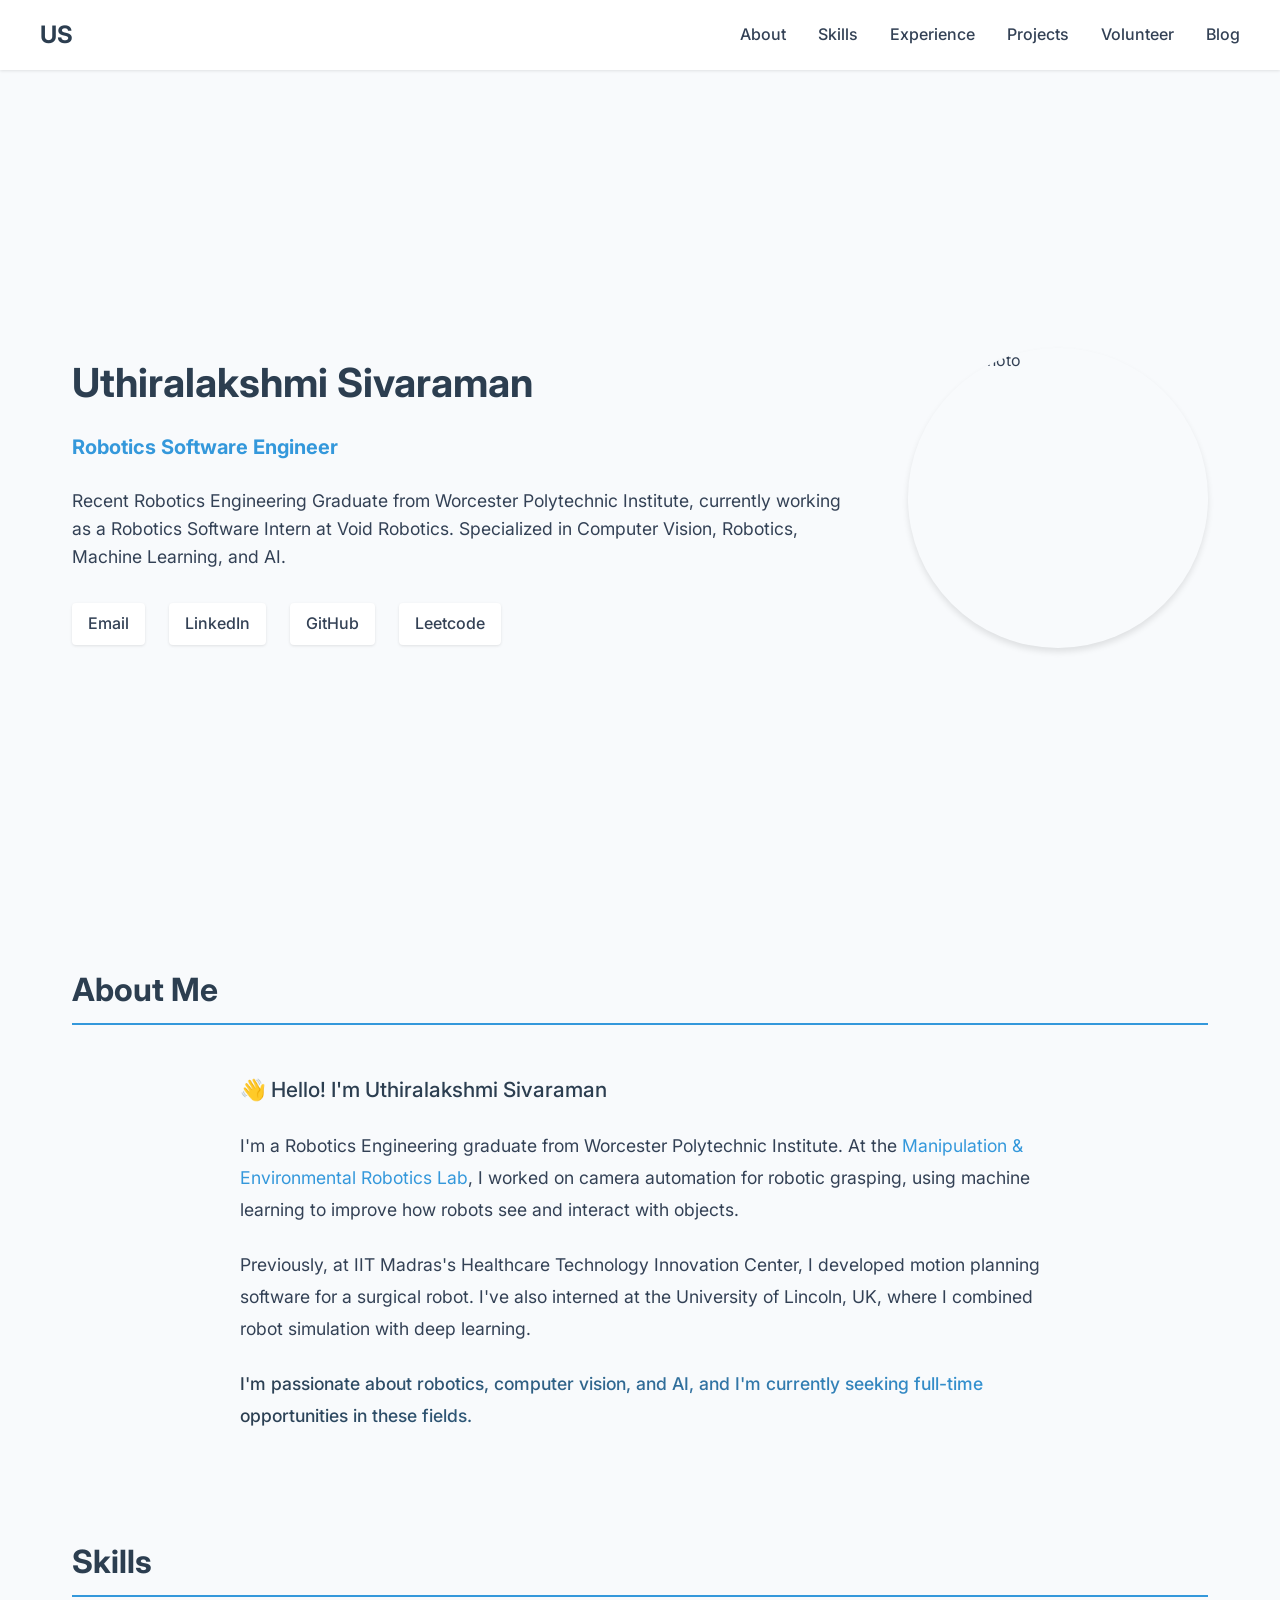
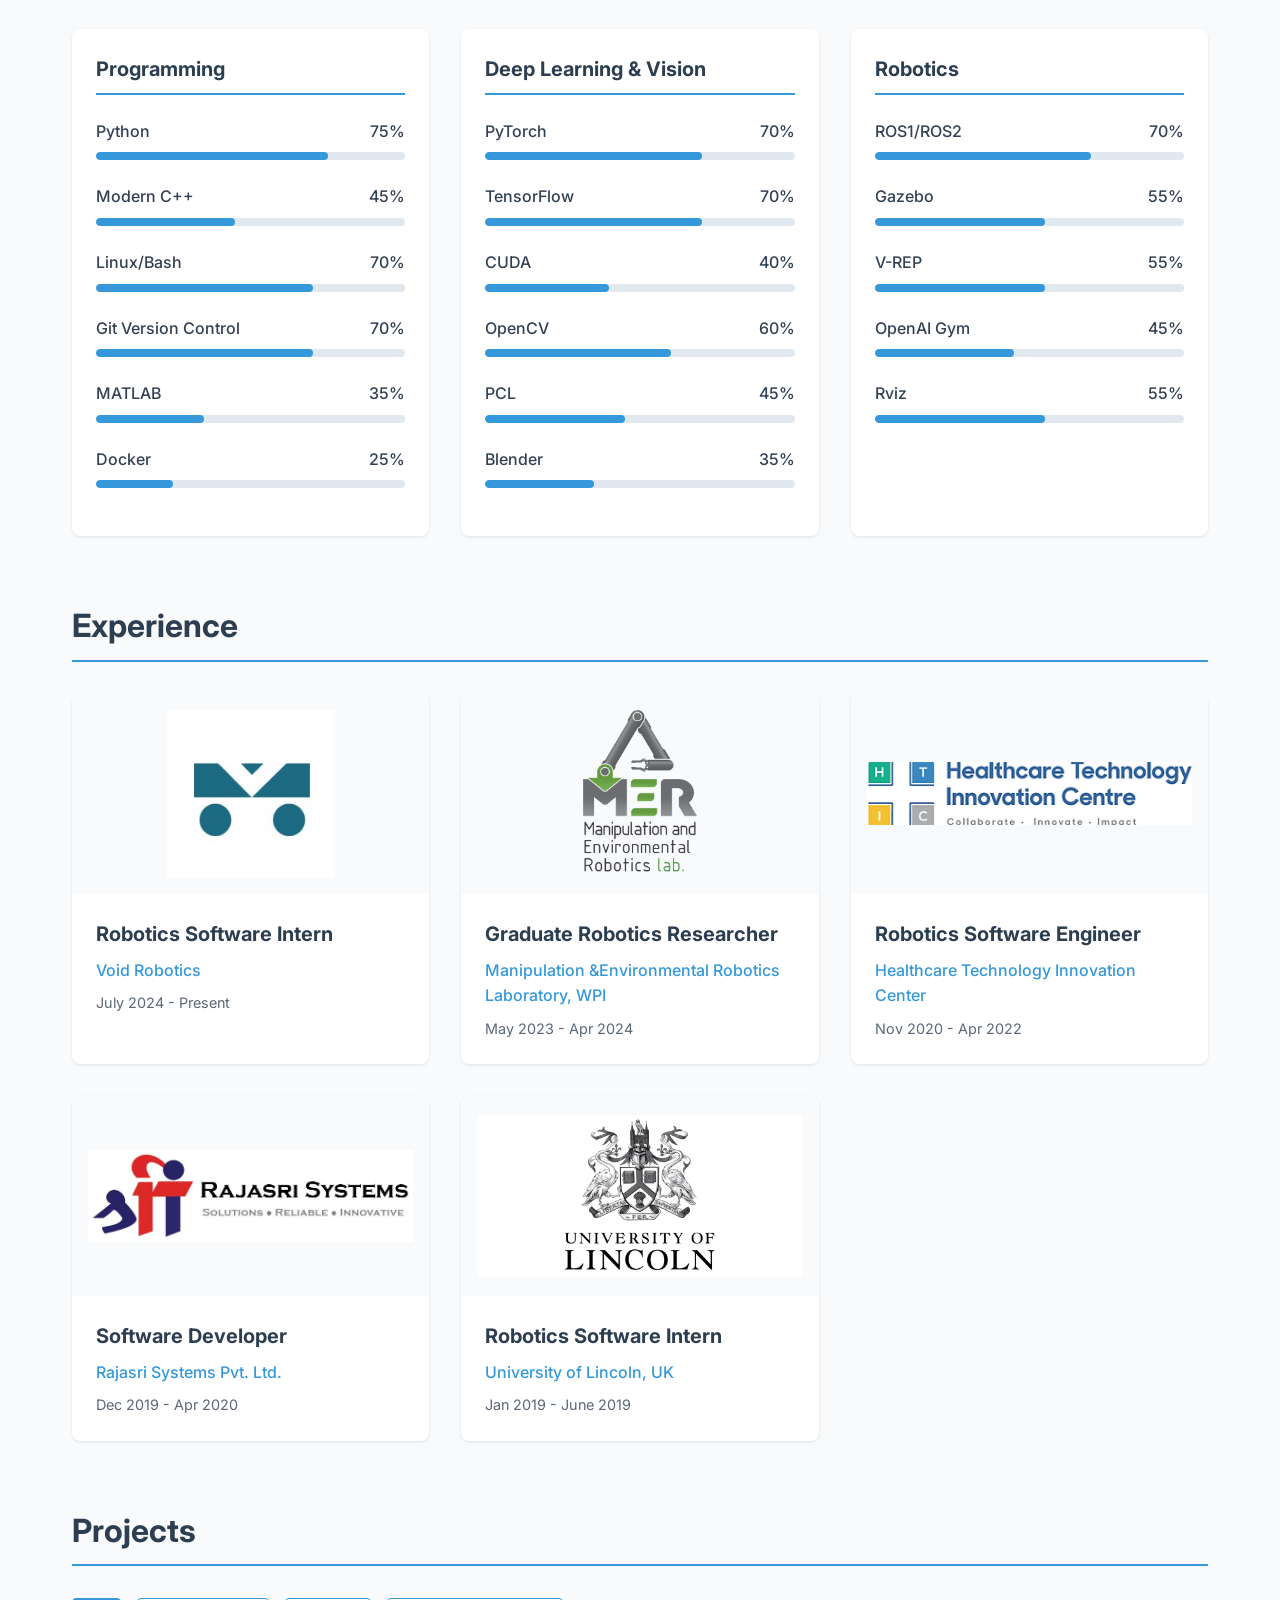
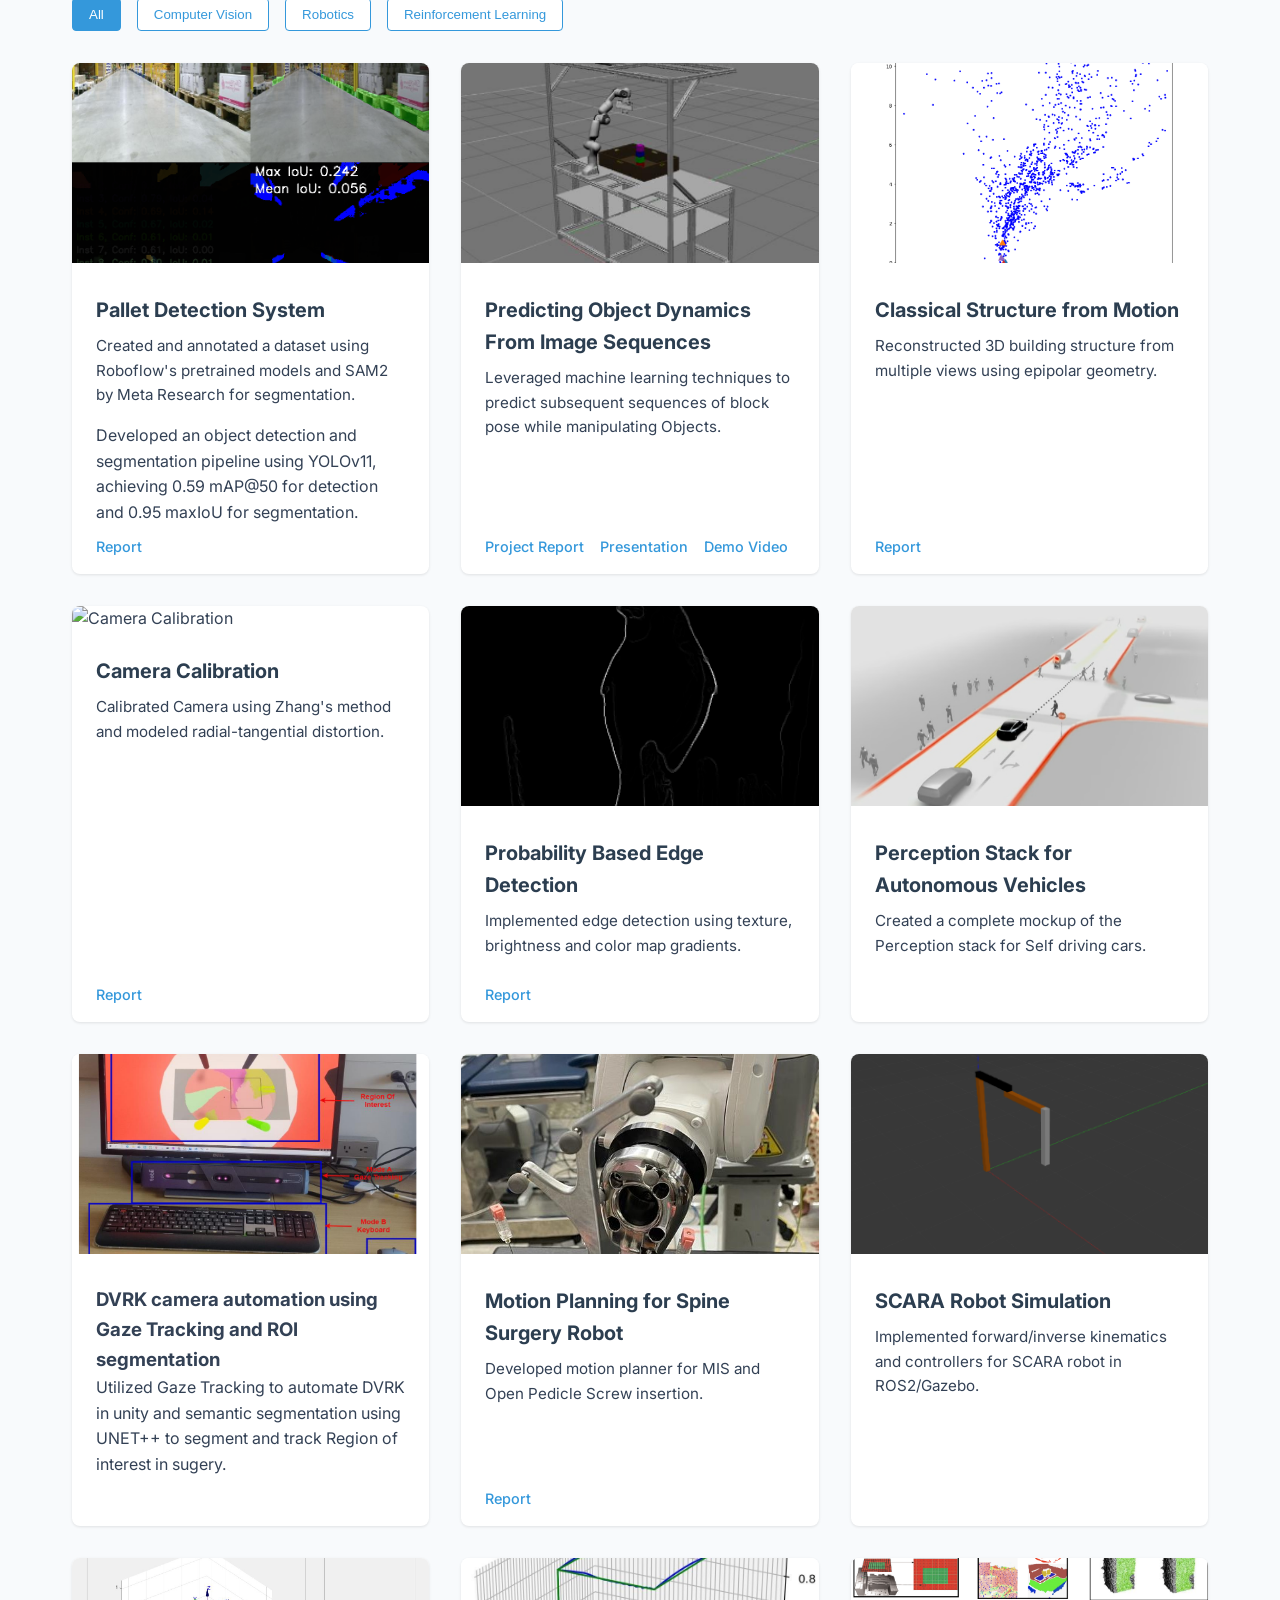
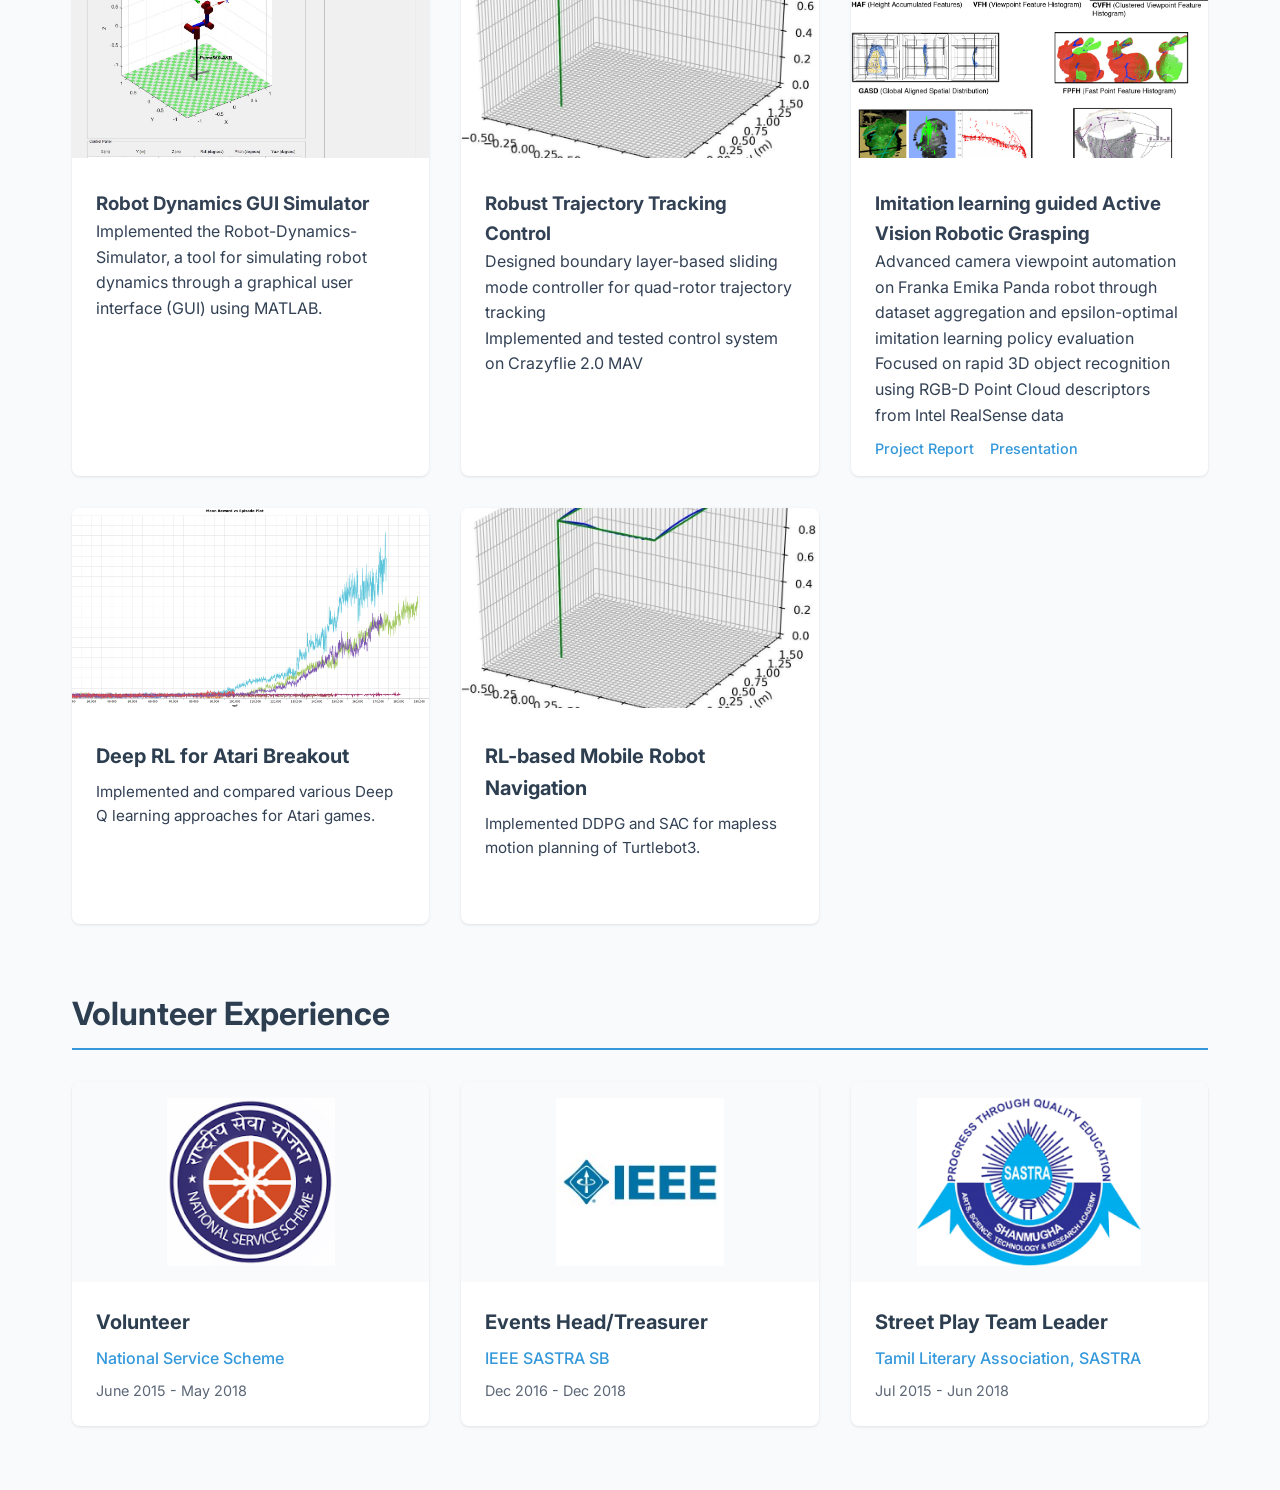
==== commit 9d8a1e3c: "Fixed Skills Percentage Experience title" ====
--- a/index.html
+++ b/index.html
@@ -454,7 +454,7 @@
                                 <span>75%</span>
                             </div>
                             <div class="skill-bar">
-                                <div class="skill-progress" style="width: 95%"></div>
+                                <div class="skill-progress" style="width: 75%"></div>
                             </div>
                         </div>
                         <div class="skill-item">
@@ -463,7 +463,7 @@
                                 <span>45%</span>
                             </div>
                             <div class="skill-bar">
-                                <div class="skill-progress" style="width: 90%"></div>
+                                <div class="skill-progress" style="width: 45%"></div>
                             </div>
                         </div>
                         <div class="skill-item">
@@ -472,7 +472,7 @@
                                 <span>70%</span>
                             </div>
                             <div class="skill-bar">
-                                <div class="skill-progress" style="width: 85%"></div>
+                                <div class="skill-progress" style="width: 70%"></div>
                             </div>
                         </div>
                         <div class="skill-item">
@@ -481,7 +481,7 @@
                                 <span>70%</span>
                             </div>
                             <div class="skill-bar">
-                                <div class="skill-progress" style="width: 90%"></div>
+                                <div class="skill-progress" style="width: 70%"></div>
                             </div>
                         </div>
                         <div class="skill-item">
@@ -490,7 +490,7 @@
                                 <span>35%</span>
                             </div>
                             <div class="skill-bar">
-                                <div class="skill-progress" style="width: 85%"></div>
+                                <div class="skill-progress" style="width: 35%"></div>
                             </div>
                         </div>
                         <div class="skill-item">
@@ -499,7 +499,7 @@
                                 <span>25%</span>
                             </div>
                             <div class="skill-bar">
-                                <div class="skill-progress" style="width: 80%"></div>
+                                <div class="skill-progress" style="width: 25%"></div>
                             </div>
                         </div>
                     </div>
@@ -512,7 +512,7 @@
                                 <span>70%</span>
                             </div>
                             <div class="skill-bar">
-                                <div class="skill-progress" style="width: 90%"></div>
+                                <div class="skill-progress" style="width: 70%"></div>
                             </div>
                         </div>
                         <div class="skill-item">
@@ -521,7 +521,7 @@
                                 <span>70%</span>
                             </div>
                             <div class="skill-bar">
-                                <div class="skill-progress" style="width: 85%"></div>
+                                <div class="skill-progress" style="width: 70%"></div>
                             </div>
                         </div>
                         <div class="skill-item">
@@ -530,7 +530,7 @@
                                 <span>40%</span>
                             </div>
                             <div class="skill-bar">
-                                <div class="skill-progress" style="width: 80%"></div>
+                                <div class="skill-progress" style="width: 40%"></div>
                             </div>
                         </div>
                         <div class="skill-item">
@@ -539,7 +539,7 @@
                                 <span>60%</span>
                             </div>
                             <div class="skill-bar">
-                                <div class="skill-progress" style="width: 95%"></div>
+                                <div class="skill-progress" style="width: 60%"></div>
                             </div>
                         </div>
                         <div class="skill-item">
@@ -548,7 +548,7 @@
                                 <span>45%</span>
                             </div>
                             <div class="skill-bar">
-                                <div class="skill-progress" style="width: 85%"></div>
+                                <div class="skill-progress" style="width: 45%"></div>
                             </div>
                         </div>
                         <div class="skill-item">
@@ -557,7 +557,7 @@
                                 <span>35%</span>
                             </div>
                             <div class="skill-bar">
-                                <div class="skill-progress" style="width: 75%"></div>
+                                <div class="skill-progress" style="width: 35%"></div>
                             </div>
                         </div>
                     </div>
@@ -570,7 +570,7 @@
                                 <span>70%</span>
                             </div>
                             <div class="skill-bar">
-                                <div class="skill-progress" style="width: 95%"></div>
+                                <div class="skill-progress" style="width: 70%"></div>
                             </div>
                         </div>
                         <div class="skill-item">
@@ -579,7 +579,7 @@
                                 <span>55%</span>
                             </div>
                             <div class="skill-bar">
-                                <div class="skill-progress" style="width: 90%"></div>
+                                <div class="skill-progress" style="width: 55%"></div>
                             </div>
                         </div>
                         <div class="skill-item">
@@ -588,7 +588,7 @@
                                 <span>55%</span>
                             </div>
                             <div class="skill-bar">
-                                <div class="skill-progress" style="width: 85%"></div>
+                                <div class="skill-progress" style="width: 55%"></div>
                             </div>
                         </div>
                         <div class="skill-item">
@@ -597,7 +597,7 @@
                                 <span>45%</span>
                             </div>
                             <div class="skill-bar">
-                                <div class="skill-progress" style="width: 85%"></div>
+                                <div class="skill-progress" style="width: 45%"></div>
                             </div>
                         </div>
                         <div class="skill-item">
@@ -606,7 +606,7 @@
                                 <span>55%</span>
                             </div>
                             <div class="skill-bar">
-                                <div class="skill-progress" style="width: 90%"></div>
+                                <div class="skill-progress" style="width: 55%"></div>
                             </div>
                         </div>
                     </div>
@@ -730,7 +730,7 @@
                     <div class="experience-content">
                         <div>
                             <h3 class="experience-title">Robotics Software Intern</h3>
-                            <p class="experience-company">Void Robotics, WPI</p>
+                            <p class="experience-company">Void Robotics</p>
                             <p class="experience-date">July 2024 - Present</p>
                         </div>
                     </div>
@@ -740,7 +740,7 @@
                     <div class="experience-content">
                         <div>
                             <h3 class="experience-title">Graduate Robotics Researcher</h3>
-                            <p class="experience-company">MER Laboratory, WPI</p>
+                            <p class="experience-company">Manipulation &Environmental Robotics Laboratory, WPI</p>
                             <p class="experience-date">May 2023 - Apr 2024</p>
                         </div>
                     </div>
